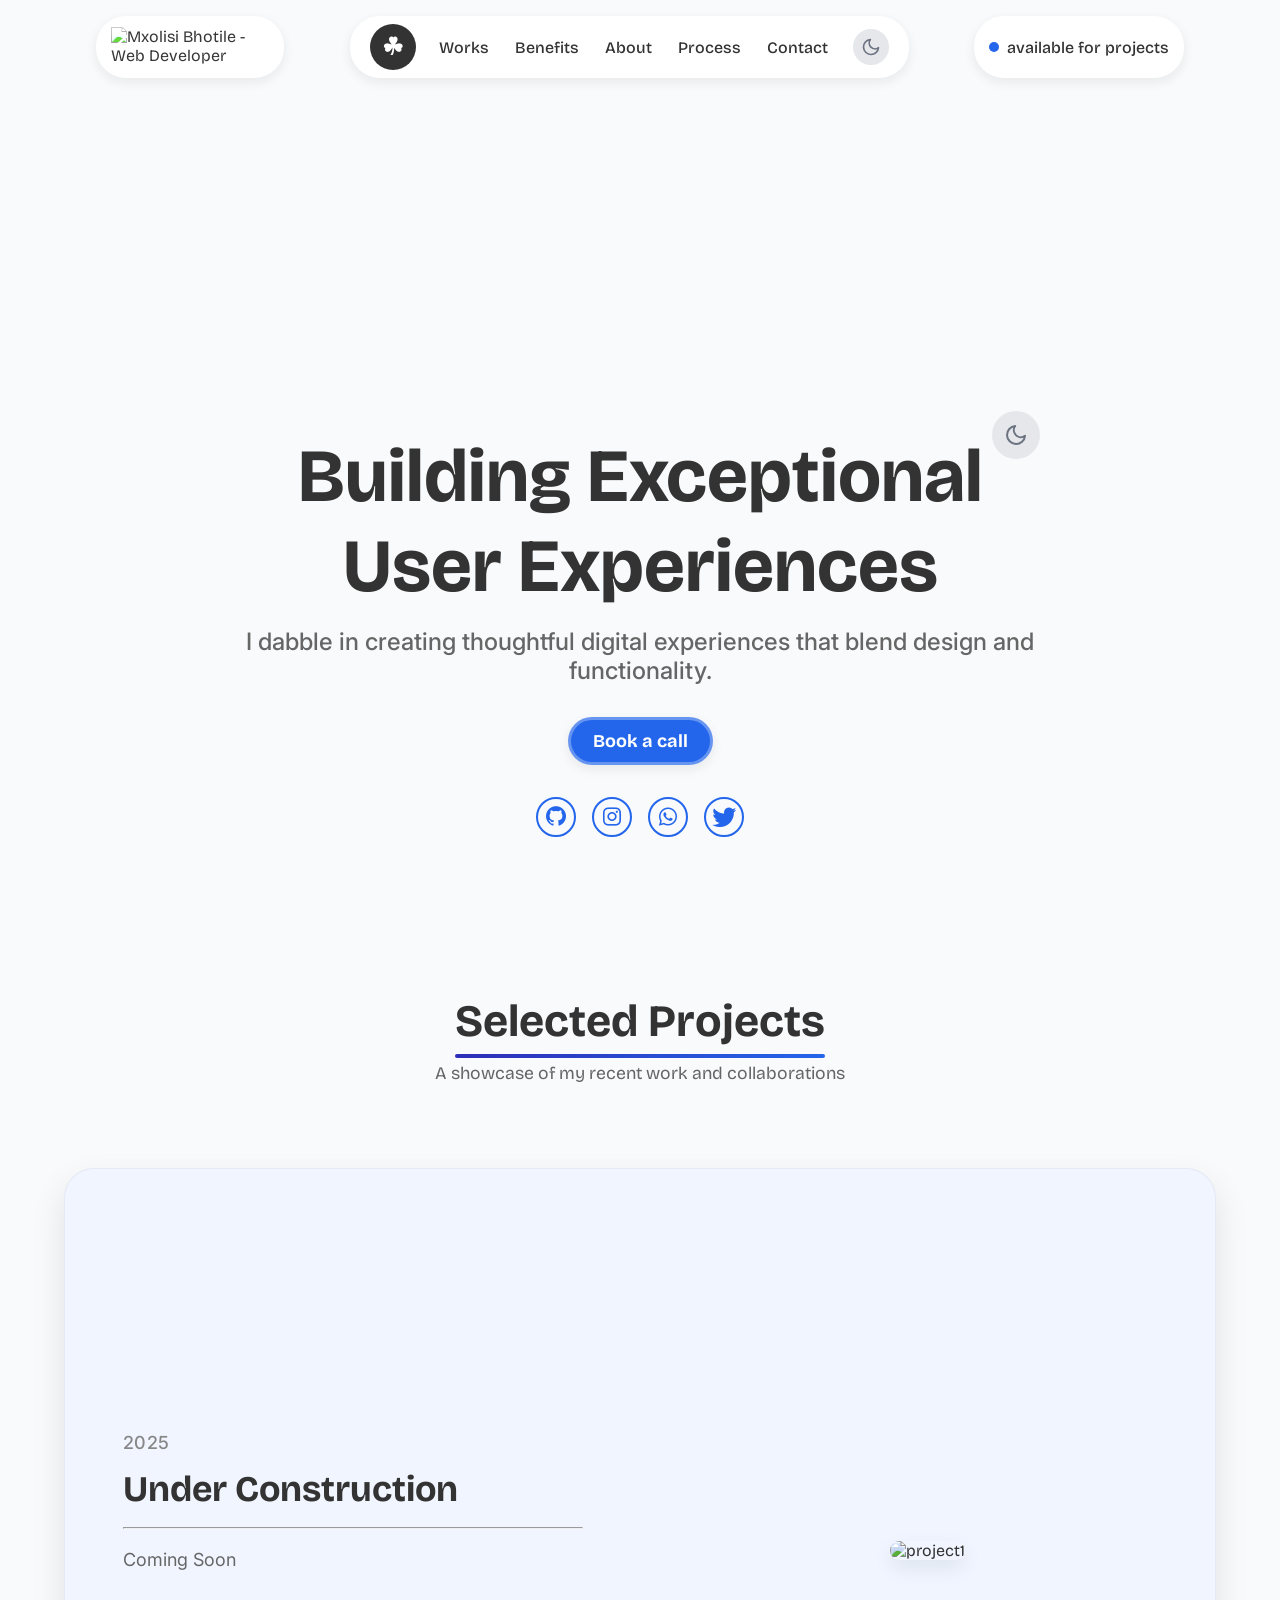
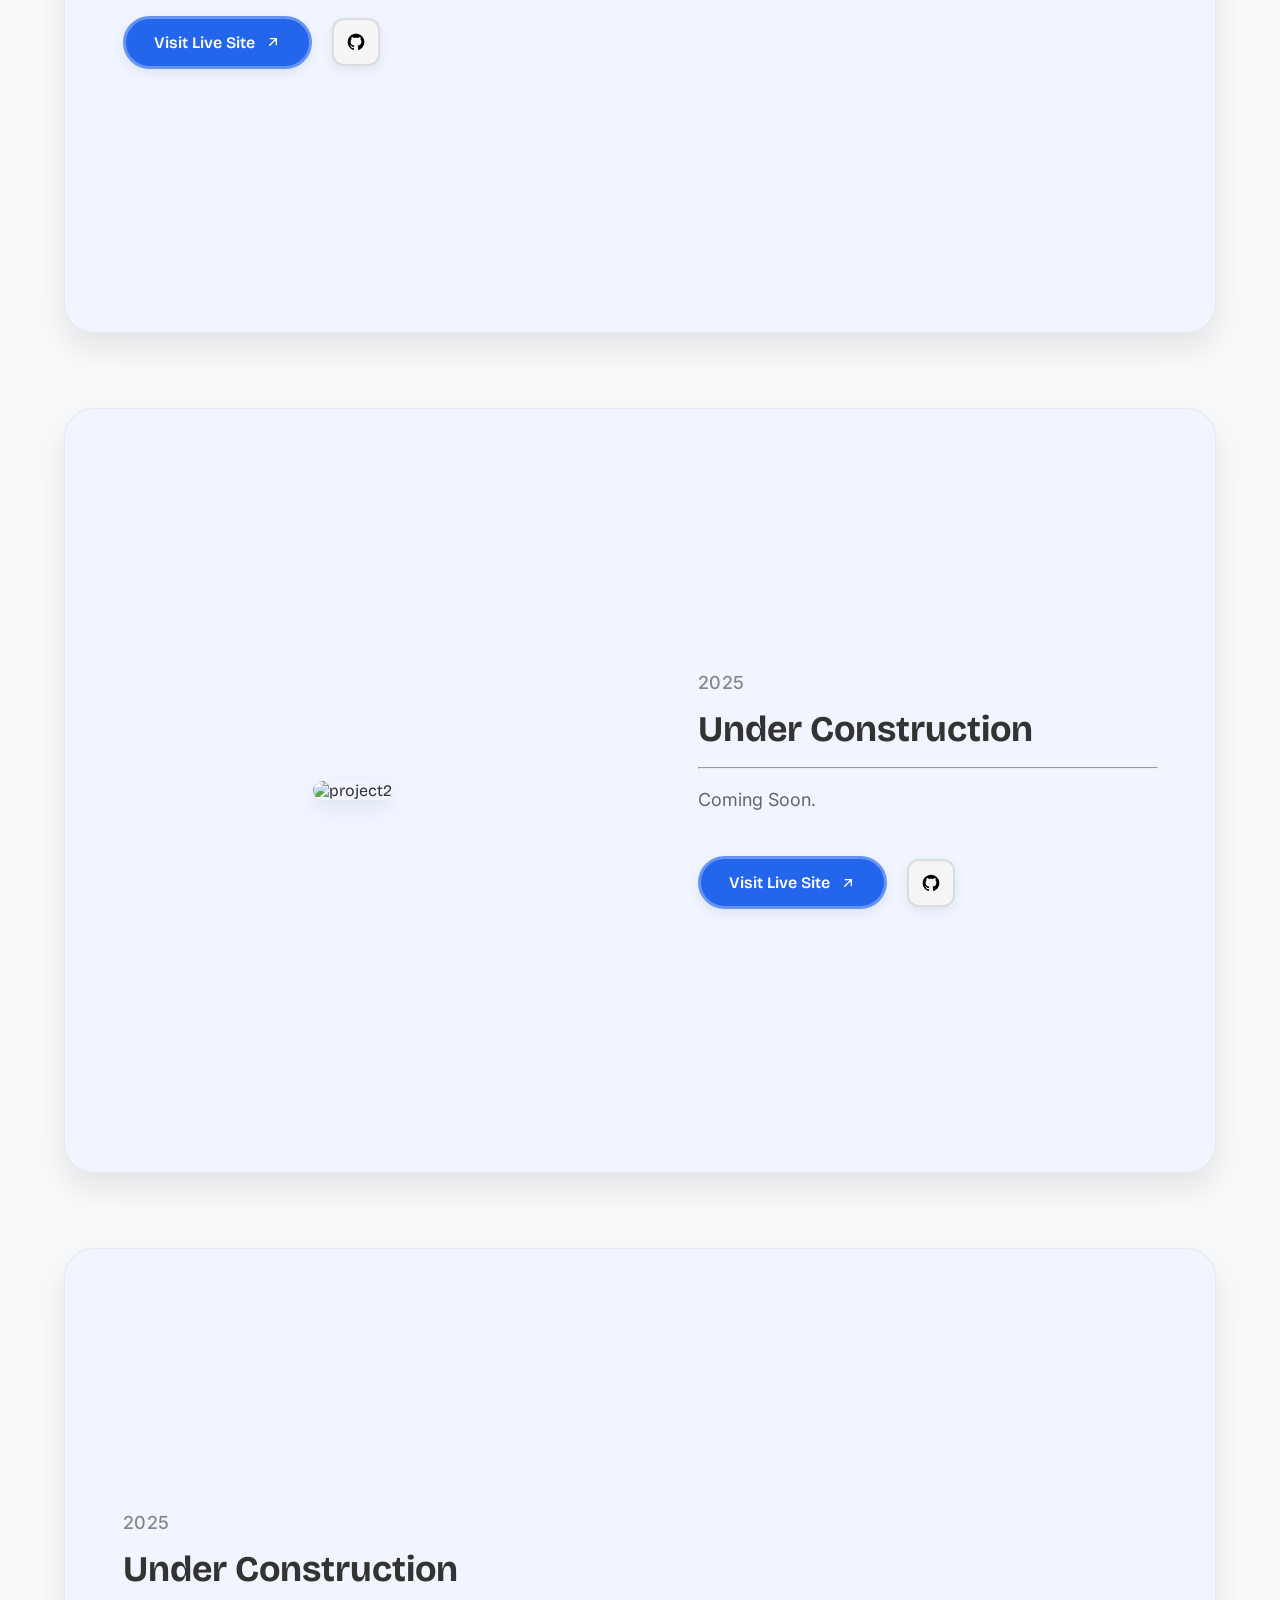
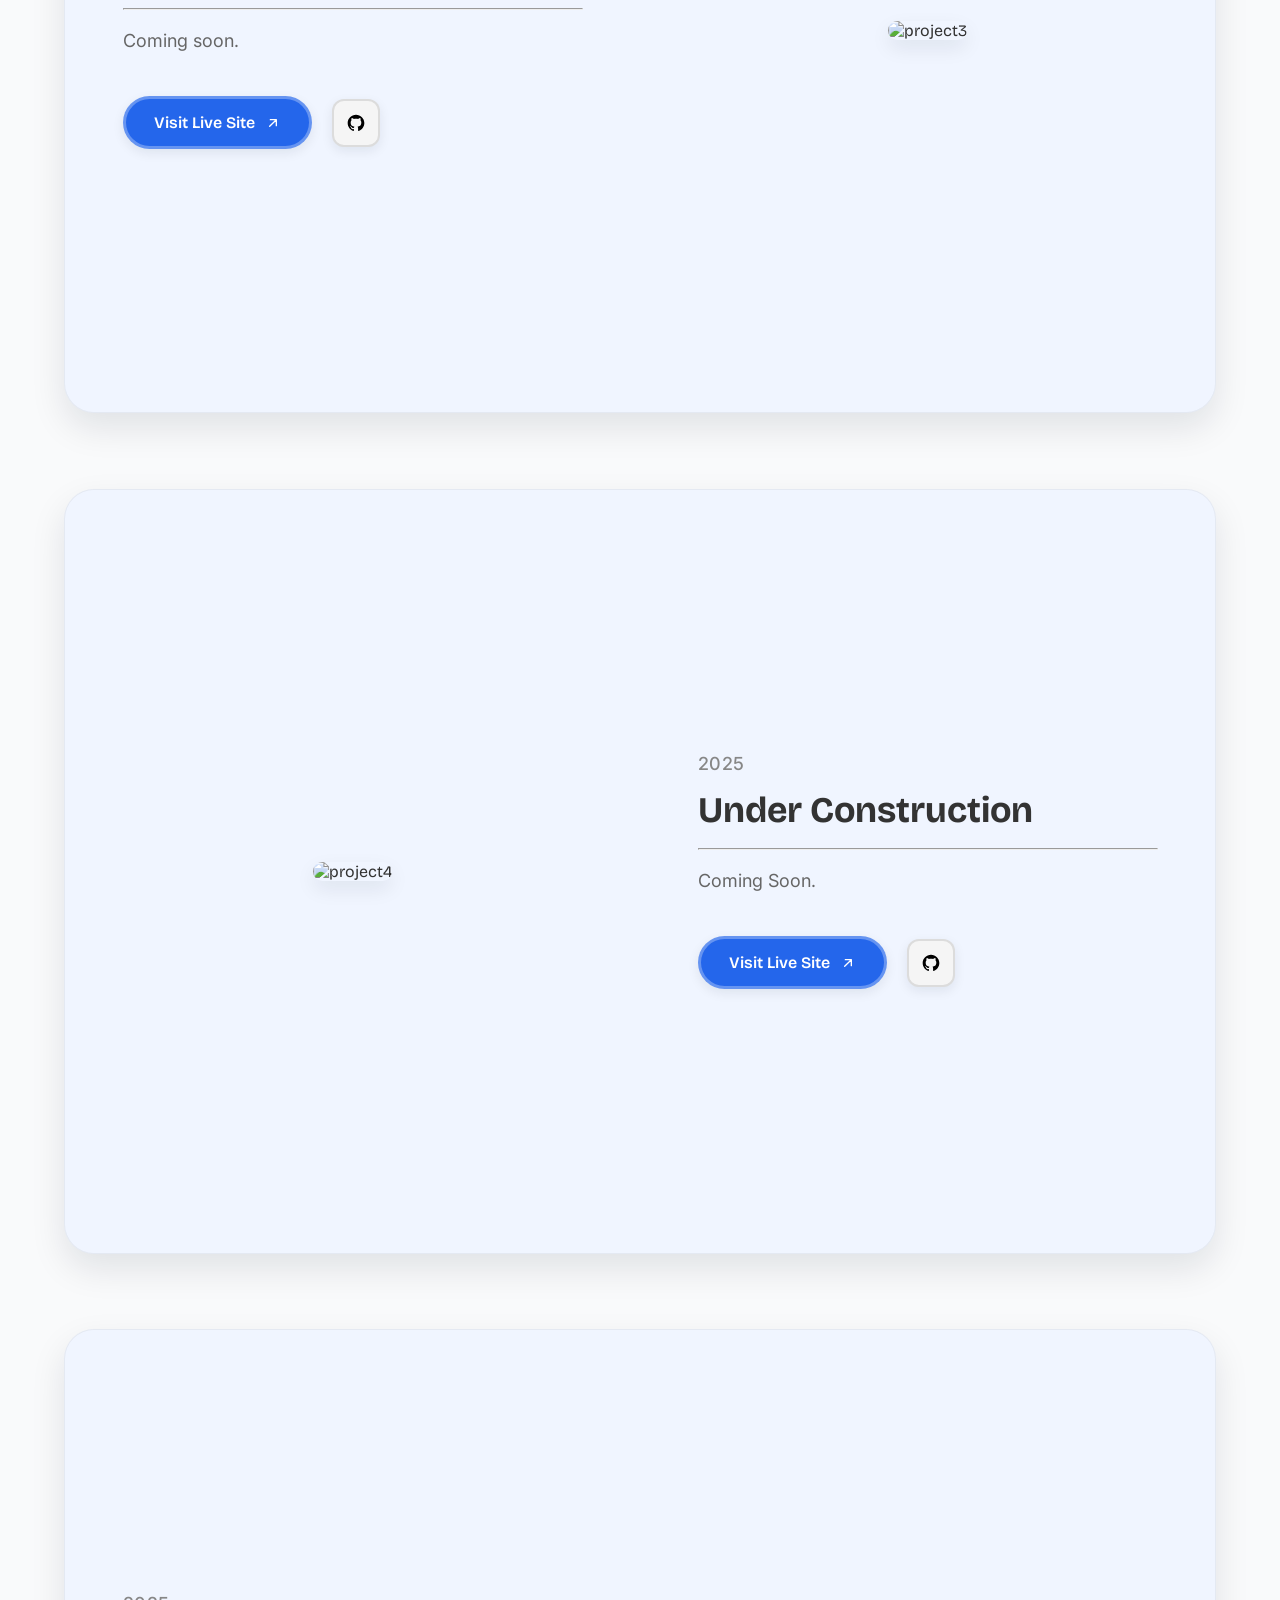
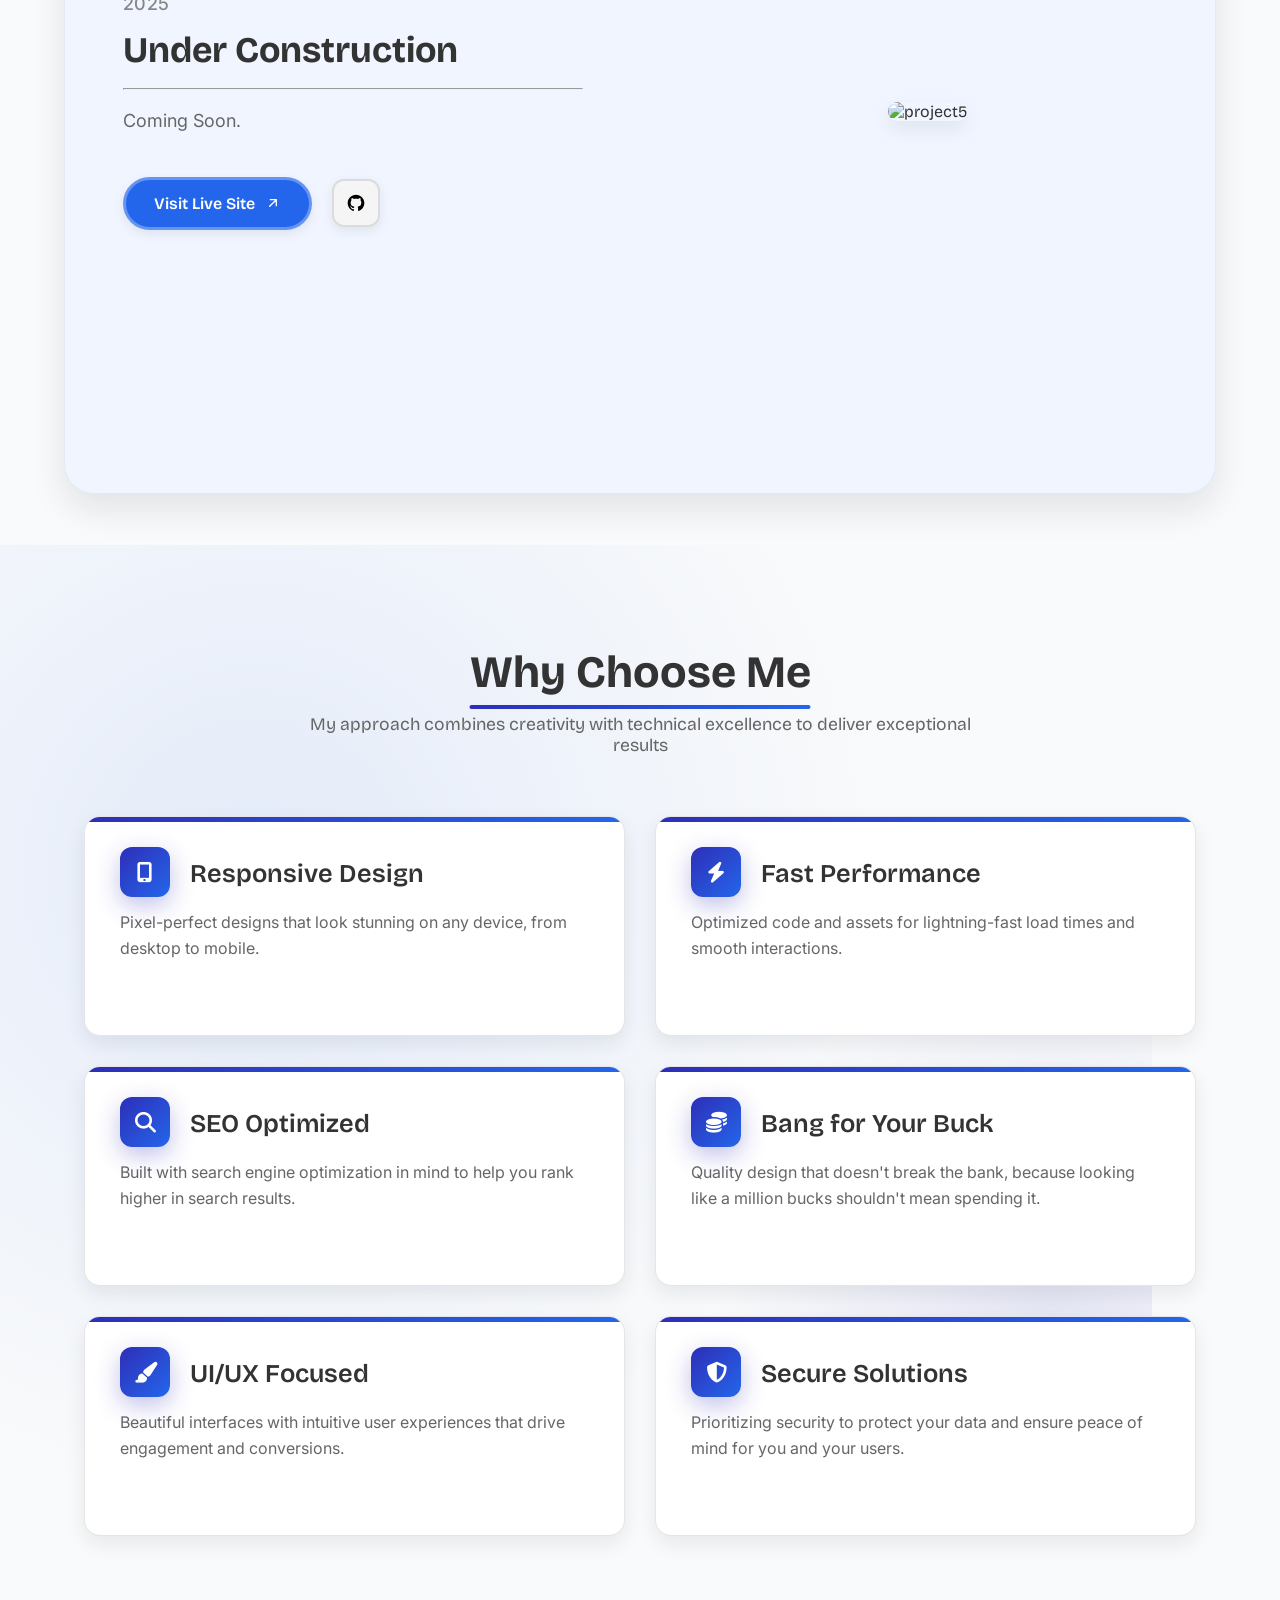
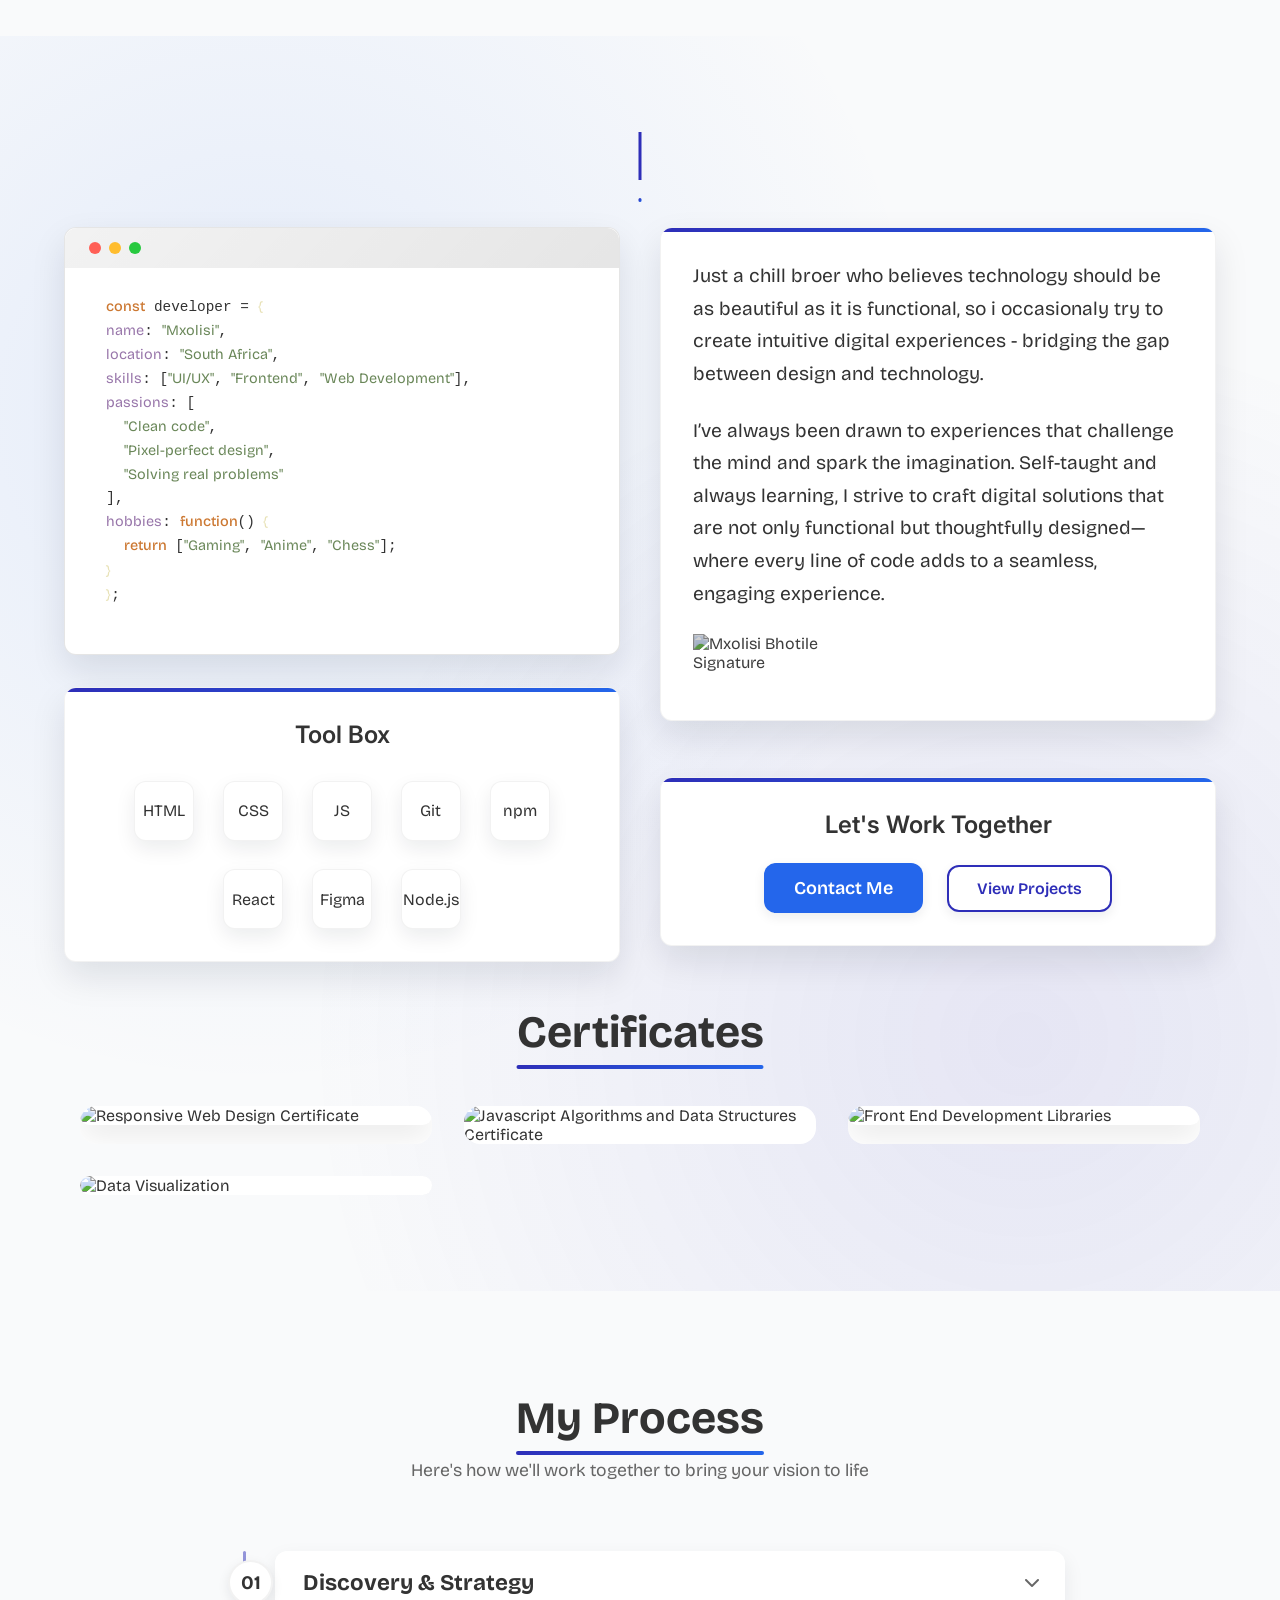
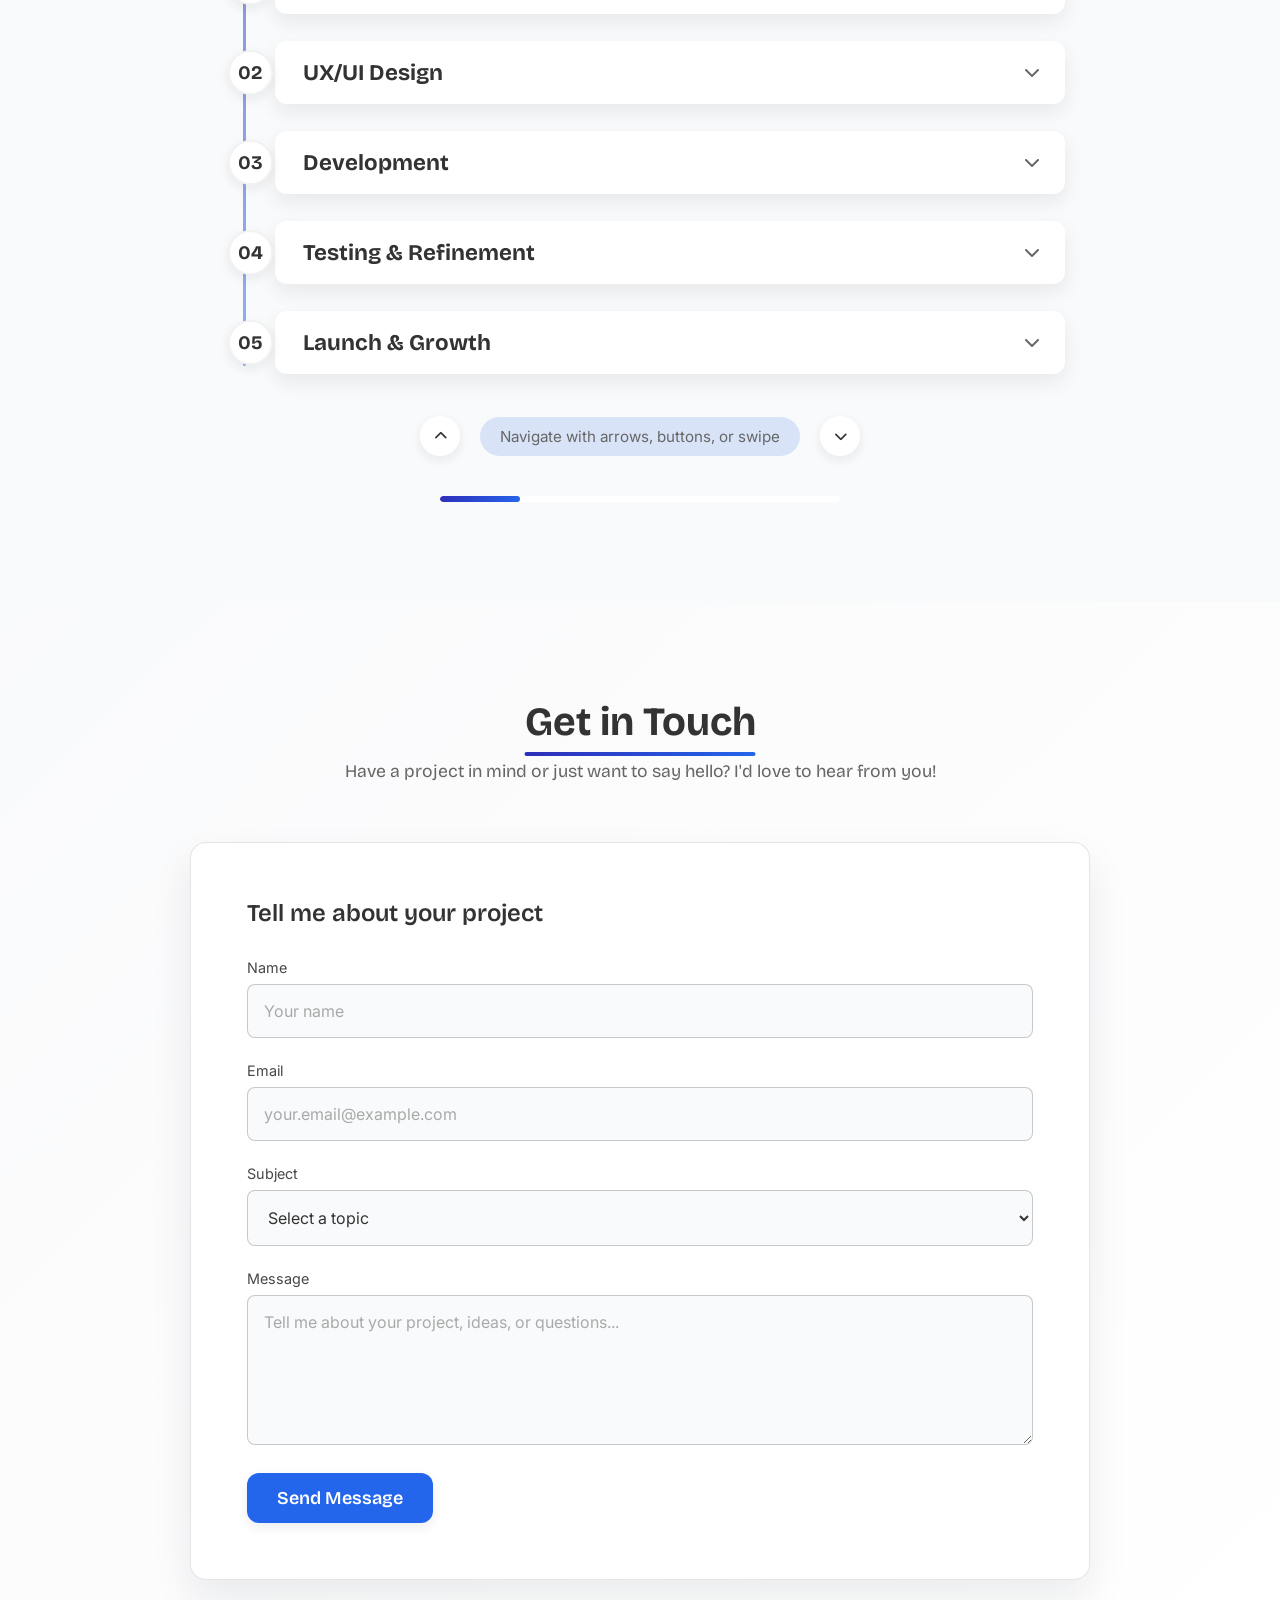
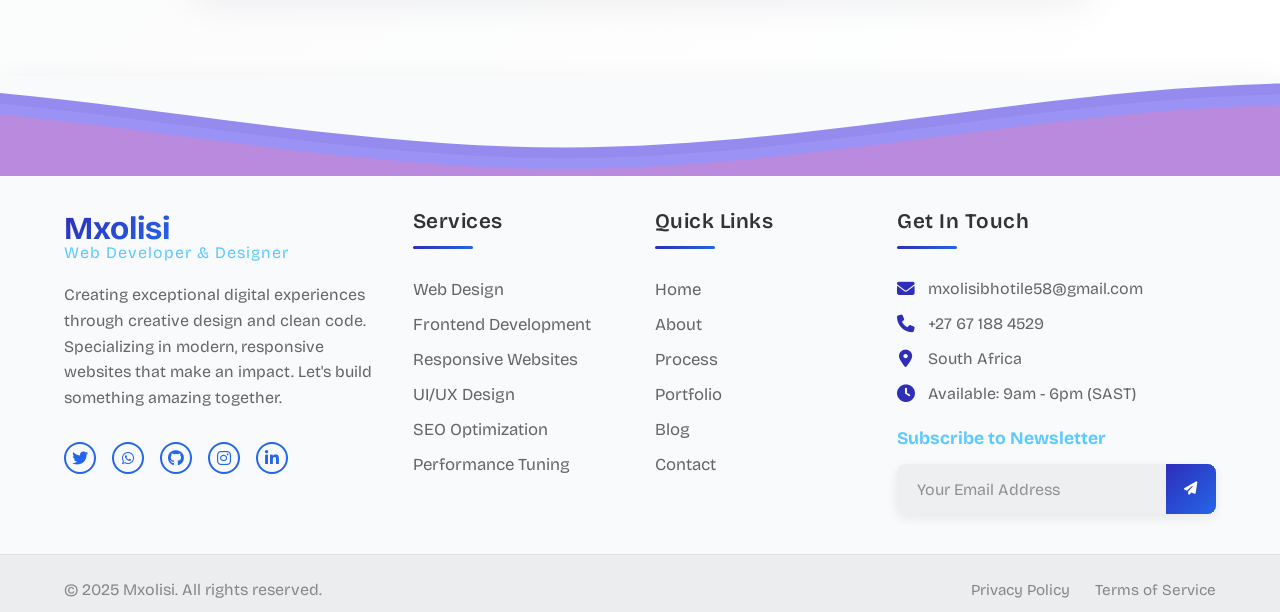
==== mxolisibhotile/index.html @ 20a514e6 "updates" ====
<!DOCTYPE html>
<html lang="en">

<head>
  <meta charset="UTF-8">
  <meta name="viewport" content="width=device-width, initial-scale=1.0">
  <meta name="description" content="Mxolisi Bhotile - Professional Web Developer & Designer from South Africa. Specializing in responsive websites, UI/UX design, and frontend development. View portfolio and contact for projects.">
  <meta name="author" content="Mxolisi Bhotile">
  <meta name="keywords" content="Mxolisi Bhotile, Web Developer South Africa, Frontend Developer, UI/UX Designer, Website Portfolio, Web Design South Africa, Software Developer">

  <link rel="canonical" href="https://mxolisibhotile.vercel.app/" />

  <!-- Open Graph / Facebook -->
  <meta property="og:type" content="website">
  <meta property="og:title" content="Mxolisi Bhotile | Web Developer & Designer Portfolio">
  <meta property="og:description" content="Professional Web Developer & UI/UX Designer from South Africa. View my portfolio and let's build your next project.">
  <meta property="og:image" content="https://mxolisibhotile.vercel.app//assets/images/og-image.jpg">
  
  <!-- Twitter Card -->
  <meta name="twitter:card" content="summary_large_image">
  <meta name="twitter:title" content="Mxolisi Bhotile | Web Development Expert">
  <meta name="twitter:description" content="South African web developer specializing in modern, responsive websites and user-centric design. Available for projects.">
  <meta name="twitter:image" content="https://yourdomain.com/assets/images/twitter-card.jpg">

  <title>Mxolisi Bhotile</title>

  <script type="application/ld+json">
    {
      "@context": "https://schema.org",
      "@type": "Person",
      "name": "Mxolisi Bhotile",
      "jobTitle": "Web Developer & Designer",
      "url": "https://mxolisibhotile.vercel.app",
      "sameAs": [
        "https://github.com/Levii17",
        "https://x.com/x_mxolisi_x",
        "https://www.instagram.com/x_mxolisi_x"
      ],
      "address": {
        "@type": "02 Mosley Street",
        "addressCountry": "South Africa"
      },
      "description": "Professional web developer and designer specializing in creating modern, responsive websites with focus on user experience and performance.",
      "skills": ["Web Development", "UI/UX Design", "Frontend Development", "Responsive Design", "JavaScript", "React"],
      "image": "https://mxolisibhotile.vercel.app/assets/images/schema-image.jpg"
    },
    {
      "@context": "https://schema.org",
      "@type": "FAQPage",
      "mainEntity": [{
        "@type": "Question",
        "name": "Where is Mxolisi Bhotile based?",
        "acceptedAnswer": {
          "@type": "Answer",
          "text": "I'm a web developer based in South Africa, serving clients locally and internationally."
        }
      }]
    }
  </script>
  
  <!-- Favicons -->
  <link rel="apple-touch-icon" sizes="180x180" href="/mb2_io/apple-touch-icon.png">
  <link rel="icon" type="image/png" sizes="32x32" href="/mb2_io/favicon-32x32.png">
  <link rel="icon" type="image/png" sizes="16x16" href="/mb2_io/favicon-16x16.png">

  <!-- fetch 3d model -->
  <link rel="preload" href="/model/mxolisi.glb" as="fetch" crossorigin>

  <!-- Stylesheets -->
  <link rel="stylesheet" href="./src/css/styles.css">
  <link rel='stylesheet' href='https://unpkg.com/boxicons@2.1.4/css/boxicons.min.css'>
  <link rel="stylesheet" href="https://cdnjs.cloudflare.com/ajax/libs/font-awesome/6.4.0/css/all.min.css">

  <!-- Fonts -->
  <link rel="preconnect" href="https://fonts.googleapis.com">
  <link rel="preconnect" href="https://fonts.gstatic.com" crossorigin>
  <link rel="stylesheet" href="https://fonts.googleapis.com/css2?family=Bricolage+Grotesque:opsz,wght@12..96,200..800&family=Inter:ital,opsz,wght@0,14..32,100..900;1,14..32,100..900&display=swap">

</head>

<body>

  <!-- NAVBAR -->
  <header>

    <nav class="navbar-container">
      
      <div class="navbar-left">
        <img src="https://github.com/Levii17/images/blob/main/logos/logo2_vectorized.png?raw=true" class="mxolisi" alt="Mxolisi Bhotile - Web Developer Logo" width="200" height="40" loading="lazy">
      </div>
            
      <div class="navbar-center" id="navbar-center">
          
        <div class="logo">
          <a class="logo-icon" href="#hero">&#x2618;</a>
        </div>

        <ul class="nav-links">
          <li><a href="#works" class="nav-link">Works</a></li>
          <li><a href="#benefits" class="nav-link">Benefits</a></li>
          <li><a href="#about" class="nav-link">About</a></li>
          <li><a href="#process" class="nav-link">Process</a></li>
          <li><a href="#contact" class="nav-link">Contact</a></li>
        </ul>
        
        <a href="#contact" class="additional-link-btn">Book a call</a>
        <span class="brand-name">Mxolisi</span>
                
        <!-- Theme Toggle in Navbar -->
        <button id="navbar-theme-toggle" class="theme-toggle" aria-label="Toggle dark mode">
          <svg class="moon-icon" xmlns="http://www.w3.org/2000/svg" width="24" height="24" viewBox="0 0 24 24" fill="none" stroke="currentColor" stroke-width="2" stroke-linecap="round" stroke-linejoin="round">
            <path d="M21 12.79A9 9 0 1 1 11.21 3 7 7 0 0 0 21 12.79z"></path>
          </svg>
          <svg class="sun-icon" xmlns="http://www.w3.org/2000/svg" width="24" height="24" viewBox="0 0 24 24" fill="none" stroke="currentColor" stroke-width="2" stroke-linecap="round" stroke-linejoin="round" style="display: none;">
            <circle cx="12" cy="12" r="5"></circle>
            <line x1="12" y1="1" x2="12" y2="3"></line>
            <line x1="12" y1="21" x2="12" y2="23"></line>
            <line x1="4.22" y1="4.22" x2="5.64" y2="5.64"></line>
            <line x1="18.36" y1="18.36" x2="19.78" y2="19.78"></line>
            <line x1="1" y1="12" x2="3" y2="12"></line>
            <line x1="21" y1="12" x2="23" y2="12"></line>
            <line x1="4.22" y1="19.78" x2="5.64" y2="18.36"></line>
            <line x1="18.36" y1="5.64" x2="19.78" y2="4.22"></line>
          </svg>
        </button>
                
        <button class="mobile-menu-btn" id="mobile-menu-btn" aria-label="Toggle menu">☰</button>

      </div>
                
      <div class="navbar-right">
        <div class="status-dot"></div>
        <span>available for projects</span>
      </div>
                
      <div class="mobile-status">
        <div class="status-dot"></div>
        <span>available for projects</span>
      </div>

    </nav>

    <div class="mobile-dropdown" id="mobile-dropdown">

      <ul class="mobile-nav-links">
        <li><a href="#works">Works</a></li>
        <li><a href="#benefits">Benefits</a></li>
        <li><a href="#about">About</a></li>
        <li><a href="#process">Process</a></li>
        <li><a href="#contact">Contact</a></li>
      </ul>

      <!-- Theme toggle for mobile menu -->
      <div class="mobile-theme-container">

        <button id="mobile-theme-toggle" class="theme-toggle" aria-label="Toggle dark mode">

          <svg class="moon-icon" xmlns="http://www.w3.org/2000/svg" width="24" height="24" viewBox="0 0 24 24" fill="none" stroke="currentColor" stroke-width="2" stroke-linecap="round" stroke-linejoin="round" style="display: block;">
            <path d="M21 12.79A9 9 0 1 1 11.21 3 7 7 0 0 0 21 12.79z"></path>
          </svg>

          <svg class="sun-icon" xmlns="http://www.w3.org/2000/svg" width="24" height="24" viewBox="0 0 24 24" fill="none" stroke="currentColor" stroke-width="2" stroke-linecap="round" stroke-linejoin="round" style="display: none;">
            <circle cx="12" cy="12" r="5"></circle>
            <line x1="12" y1="1" x2="12" y2="3"></line>
            <line x1="12" y1="21" x2="12" y2="23"></line>
            <line x1="4.22" y1="4.22" x2="5.64" y2="5.64"></line>
            <line x1="18.36" y1="18.36" x2="19.78" y2="19.78"></line>
            <line x1="1" y1="12" x2="3" y2="12"></line>
            <line x1="21" y1="12" x2="23" y2="12"></line>
            <line x1="4.22" y1="19.78" x2="5.64" y2="18.36"></line>
            <line x1="18.36" y1="5.64" x2="19.78" y2="4.22"></line>
          </svg>

        </button>

      </div>

    </div>
        
    <div class="mobile-menu-overlay" id="mobile-menu-overlay"></div>

  </header>

  <!-- HERO -->
<section class="hero" id="hero">
  <div class="particles-js" id="particles-js"></div>
  <canvas id="three-canvas">Your browser does not support 3D graphics.</canvas>
  
  <div class="hero-content">
    <div class="hero-title-container">
      <!-- Theme Toggle near heading -->
      <button id="hero-theme-toggle" class="theme-toggle" aria-label="Toggle dark mode">
        <svg class="moon-icon" xmlns="http://www.w3.org/2000/svg" width="24" height="24" viewBox="0 0 24 24" fill="none" stroke="currentColor" stroke-width="2" stroke-linecap="round" stroke-linejoin="round" style="display: block;">
          <path d="M21 12.79A9 9 0 1 1 11.21 3 7 7 0 0 0 21 12.79z"></path>
        </svg>
        <svg class="sun-icon" xmlns="http://www.w3.org/2000/svg" width="24" height="24" viewBox="0 0 24 24" fill="none" stroke="currentColor" stroke-width="2" stroke-linecap="round" stroke-linejoin="round" style="display: none;">
          <circle cx="12" cy="12" r="5"></circle>
          <line x1="12" y1="1" x2="12" y2="3"></line>
          <line x1="12" y1="21" x2="12" y2="23"></line>
          <line x1="4.22" y1="4.22" x2="5.64" y2="5.64"></line>
          <line x1="18.36" y1="18.36" x2="19.78" y2="19.78"></line>
          <line x1="1" y1="12" x2="3" y2="12"></line>
          <line x1="21" y1="12" x2="23" y2="12"></line>
          <line x1="4.22" y1="19.78" x2="5.64" y2="18.36"></line>
          <line x1="18.36" y1="5.64" x2="19.78" y2="4.22"></line>
        </svg>
      </button>

      <div class="hero-text">
        <h1>Building Exceptional User Experiences</h1>
        <p>I dabble in creating thoughtful digital experiences that blend design and functionality.</p>
      </div>
      
    </div>

    <div class="cta-buttons">
      <a href="#contact" class="primary-btn">Book a call</a>
        
      <div class="social-icons">
        <a href="https://github.com/Levii17" aria-label="GitHub"><i class='bx bxl-github'></i></a>
        <a href="https://www.instagram.com/x_mxolisi_x?igsh=MWNwYzM1b3E4dzVwMA==" aria-label="Instagram"><i class='bx bxl-instagram'></i></a>
        <a href="https://wa.me/+27671884529" aria-label="WhatsApp"><i class='bx bxl-whatsapp'></i></a>
        <a href="https://x.com/x_mxolisi_x?t=fcSb40pEpo656AECH4tlfQ&s=09" aria-label="Twitter"><i class="fab fa-twitter"></i></a>
      </div>
    </div>
  </div>
</section>
    
  <!-- WORKS -->
  <section class="work-section" id="works">

    <div class="container">
  
      <h2 class="section-title">Selected Projects</h2>
      <p class="section-subtitle">A showcase of my recent work and collaborations</p>
      
      <ul id="projects">
        <!-- Project Card 1 -->
        <li class="project-card-wrapper" id="project1">
          <div class="project-card">
            <div class="project-info">
              <div class="project-year">2025</div>

              <h3 class="project-title">Under Construction</h3>
              <hr>
              <p class="project-description">Coming Soon</p>

              <div class="project-links">
                <a href="#" class="project-link">
                  Visit Live Site
                  <svg width="16" height="16" viewBox="0 0 24 24" fill="none" xmlns="http://www.w3.org/2000/svg">
                    <path d="M7 17L17 7M17 7H8M17 7V16" stroke="white" stroke-width="2" stroke-linecap="round" stroke-linejoin="round"/>
                  </svg>
                </a>
                <a href="#" class="project-link github-link">
                  <svg width="32" height="32" viewBox="0 0 24 24" fill="black" xmlns="http://www.w3.org/2000/svg">
                    <path d="M12 2C6.477 2 2 6.477 2 12C2 16.42 4.87 20.17 8.84 21.5C9.34 21.58 9.5 21.27 9.5 21C9.5 20.77 9.5 20.14 9.5 19.31C6.73 19.91 6.14 17.97 6.14 17.97C5.68 16.81 5.03 16.5 5.03 16.5C4.12 15.88 5.1 15.9 5.1 15.9C6.1 15.97 6.63 16.93 6.63 16.93C7.5 18.45 8.97 18 9.54 17.76C9.63 17.11 9.89 16.67 10.17 16.42C7.95 16.17 5.62 15.31 5.62 11.5C5.62 10.39 6 9.5 6.65 8.79C6.55 8.54 6.2 7.5 6.75 6.15C6.75 6.15 7.59 5.88 9.5 7.17C10.29 6.95 11.15 6.84 12 6.84C12.85 6.84 13.71 6.95 14.5 7.17C16.41 5.88 17.25 6.15 17.25 6.15C17.8 7.5 17.45 8.54 17.35 8.79C18 9.5 18.38 10.39 18.38 11.5C18.38 15.32 16.04 16.16 13.81 16.41C14.17 16.72 14.5 17.33 14.5 18.26C14.5 19.6 14.5 20.68 14.5 21C14.5 21.27 14.66 21.59 15.17 21.5C19.14 20.16 22 16.42 22 12C22 6.477 17.523 2 12 2Z" fill="black"/>
                  </svg>
                </a>
              </div>

            </div>
            <div class="project-image">
              <img src="https://img.freepik.com/free-vector/flat-construction-template_23-2147736344.jpg?t=st=1745046483~exp=1745050083~hmac=375df49f22d66277d83f68919b02a8a87cba9c4b4862ab8c0eeb8b1e85411d42&w=826" alt="project1">
            </div>
          </div>
        </li>
        
        <!-- Project Card 2 -->
        <li class="project-card-wrapper" id="project2">
          <div class="project-card">
            <div class="project-info">
              <div class="project-year">2025</div>
              <h3 class="project-title">Under Construction</h3>
              <hr>
              <p class="project-description">Coming Soon.</p>
              <div class="project-links">
                <a href="#" class="project-link">
                  Visit Live Site
                  <svg width="16" height="16" viewBox="0 0 24 24" fill="none" xmlns="http://www.w3.org/2000/svg">
                    <path d="M7 17L17 7M17 7H8M17 7V16" stroke="white" stroke-width="2" stroke-linecap="round" stroke-linejoin="round"/>
                  </svg>
                </a>
                <a href="#" class="project-link github-link">
                  <svg width="32" height="32" viewBox="0 0 24 24" fill="black" xmlns="http://www.w3.org/2000/svg">
                    <path d="M12 2C6.477 2 2 6.477 2 12C2 16.42 4.87 20.17 8.84 21.5C9.34 21.58 9.5 21.27 9.5 21C9.5 20.77 9.5 20.14 9.5 19.31C6.73 19.91 6.14 17.97 6.14 17.97C5.68 16.81 5.03 16.5 5.03 16.5C4.12 15.88 5.1 15.9 5.1 15.9C6.1 15.97 6.63 16.93 6.63 16.93C7.5 18.45 8.97 18 9.54 17.76C9.63 17.11 9.89 16.67 10.17 16.42C7.95 16.17 5.62 15.31 5.62 11.5C5.62 10.39 6 9.5 6.65 8.79C6.55 8.54 6.2 7.5 6.75 6.15C6.75 6.15 7.59 5.88 9.5 7.17C10.29 6.95 11.15 6.84 12 6.84C12.85 6.84 13.71 6.95 14.5 7.17C16.41 5.88 17.25 6.15 17.25 6.15C17.8 7.5 17.45 8.54 17.35 8.79C18 9.5 18.38 10.39 18.38 11.5C18.38 15.32 16.04 16.16 13.81 16.41C14.17 16.72 14.5 17.33 14.5 18.26C14.5 19.6 14.5 20.68 14.5 21C14.5 21.27 14.66 21.59 15.17 21.5C19.14 20.16 22 16.42 22 12C22 6.477 17.523 2 12 2Z" fill="black"/>
                  </svg>
                </a>
              </div>
            </div>
            <div class="project-image">
              <img src="https://img.freepik.com/free-vector/flat-construction-template_23-2147735660.jpg?uid=R186486732&ga=GA1.1.2054178271.1743776965&semt=ais_hybrid&w=740" alt="project2">
            </div>
          </div>
        </li>
        
        <!-- Project Card 3 -->
        <li class="project-card-wrapper" id="project3">
          <div class="project-card">
            <div class="project-info">
              <div class="project-year">2025</div>
              <h3 class="project-title">Under Construction</h3>
              <hr>
              <p class="project-description">Coming soon.</p>
              <div class="project-links">
                <a href="#" class="project-link">
                  Visit Live Site
                  <svg width="16" height="16" viewBox="0 0 24 24" fill="none" xmlns="http://www.w3.org/2000/svg">
                    <path d="M7 17L17 7M17 7H8M17 7V16" stroke="white" stroke-width="2" stroke-linecap="round" stroke-linejoin="round"/>
                  </svg>
                </a>
                <a href="#" class="project-link github-link">
                  <svg width="32" height="32" viewBox="0 0 24 24" fill="black" xmlns="http://www.w3.org/2000/svg">
                    <path d="M12 2C6.477 2 2 6.477 2 12C2 16.42 4.87 20.17 8.84 21.5C9.34 21.58 9.5 21.27 9.5 21C9.5 20.77 9.5 20.14 9.5 19.31C6.73 19.91 6.14 17.97 6.14 17.97C5.68 16.81 5.03 16.5 5.03 16.5C4.12 15.88 5.1 15.9 5.1 15.9C6.1 15.97 6.63 16.93 6.63 16.93C7.5 18.45 8.97 18 9.54 17.76C9.63 17.11 9.89 16.67 10.17 16.42C7.95 16.17 5.62 15.31 5.62 11.5C5.62 10.39 6 9.5 6.65 8.79C6.55 8.54 6.2 7.5 6.75 6.15C6.75 6.15 7.59 5.88 9.5 7.17C10.29 6.95 11.15 6.84 12 6.84C12.85 6.84 13.71 6.95 14.5 7.17C16.41 5.88 17.25 6.15 17.25 6.15C17.8 7.5 17.45 8.54 17.35 8.79C18 9.5 18.38 10.39 18.38 11.5C18.38 15.32 16.04 16.16 13.81 16.41C14.17 16.72 14.5 17.33 14.5 18.26C14.5 19.6 14.5 20.68 14.5 21C14.5 21.27 14.66 21.59 15.17 21.5C19.14 20.16 22 16.42 22 12C22 6.477 17.523 2 12 2Z" fill="black"/>
                  </svg>
                </a>
              </div>
            </div>
            <div class="project-image">
              <img src="https://img.freepik.com/free-vector/flat-construction-template_23-2147736344.jpg?t=st=1745046483~exp=1745050083~hmac=375df49f22d66277d83f68919b02a8a87cba9c4b4862ab8c0eeb8b1e85411d42&w=826" alt="project3">
            </div>
          </div>
        </li>
        
        <!-- Project Card 4 -->
        <li class="project-card-wrapper" id="project4">
          <div class="project-card">
            <div class="project-info">
              <div class="project-year">2025</div>
              <h3 class="project-title">Under Construction</h3>
              <hr>
              <p class="project-description">Coming Soon.</p>
              <div class="project-links">
                <a href="#" class="project-link">
                  Visit Live Site
                  <svg width="16" height="16" viewBox="0 0 24 24" fill="none" xmlns="http://www.w3.org/2000/svg">
                    <path d="M7 17L17 7M17 7H8M17 7V16" stroke="white" stroke-width="2" stroke-linecap="round" stroke-linejoin="round"/>
                  </svg>
                </a>
                <a href="#" class="project-link github-link">
                  <svg width="32" height="32" viewBox="0 0 24 24" fill="black" xmlns="http://www.w3.org/2000/svg">
                    <path d="M12 2C6.477 2 2 6.477 2 12C2 16.42 4.87 20.17 8.84 21.5C9.34 21.58 9.5 21.27 9.5 21C9.5 20.77 9.5 20.14 9.5 19.31C6.73 19.91 6.14 17.97 6.14 17.97C5.68 16.81 5.03 16.5 5.03 16.5C4.12 15.88 5.1 15.9 5.1 15.9C6.1 15.97 6.63 16.93 6.63 16.93C7.5 18.45 8.97 18 9.54 17.76C9.63 17.11 9.89 16.67 10.17 16.42C7.95 16.17 5.62 15.31 5.62 11.5C5.62 10.39 6 9.5 6.65 8.79C6.55 8.54 6.2 7.5 6.75 6.15C6.75 6.15 7.59 5.88 9.5 7.17C10.29 6.95 11.15 6.84 12 6.84C12.85 6.84 13.71 6.95 14.5 7.17C16.41 5.88 17.25 6.15 17.25 6.15C17.8 7.5 17.45 8.54 17.35 8.79C18 9.5 18.38 10.39 18.38 11.5C18.38 15.32 16.04 16.16 13.81 16.41C14.17 16.72 14.5 17.33 14.5 18.26C14.5 19.6 14.5 20.68 14.5 21C14.5 21.27 14.66 21.59 15.17 21.5C19.14 20.16 22 16.42 22 12C22 6.477 17.523 2 12 2Z" fill="black"/>
                  </svg>
                </a>
              </div>
            </div>
            <div class="project-image">
              <img src="https://img.freepik.com/free-vector/flat-construction-template_23-2147741156.jpg?t=st=1745046518~exp=1745050118~hmac=25c128f82cd41dfb7b736348977bb865c51aa936f4e3e38872fc215f35589084&w=826" alt="project4">
            </div>
          </div>
        </li>
        
        <!-- Project Card 5 -->
        <li class="project-card-wrapper" id="project5">
          <div class="project-card">
            <div class="project-info">
              <div class="project-year">2025</div>
              <h3 class="project-title">Under Construction</h3>
              <hr>
              <p class="project-description">Coming Soon.</p>
              <div class="project-links">
                <a href="#" class="project-link">
                  Visit Live Site
                  <svg width="16" height="16" viewBox="0 0 24 24" fill="none" xmlns="http://www.w3.org/2000/svg">
                    <path d="M7 17L17 7M17 7H8M17 7V16" stroke="white" stroke-width="2" stroke-linecap="round" stroke-linejoin="round"/>
                  </svg>
                </a>
                <a href="#" class="project-link github-link">
                  <svg width="32" height="32" viewBox="0 0 24 24" fill="black" xmlns="http://www.w3.org/2000/svg">
                    <path d="M12 2C6.477 2 2 6.477 2 12C2 16.42 4.87 20.17 8.84 21.5C9.34 21.58 9.5 21.27 9.5 21C9.5 20.77 9.5 20.14 9.5 19.31C6.73 19.91 6.14 17.97 6.14 17.97C5.68 16.81 5.03 16.5 5.03 16.5C4.12 15.88 5.1 15.9 5.1 15.9C6.1 15.97 6.63 16.93 6.63 16.93C7.5 18.45 8.97 18 9.54 17.76C9.63 17.11 9.89 16.67 10.17 16.42C7.95 16.17 5.62 15.31 5.62 11.5C5.62 10.39 6 9.5 6.65 8.79C6.55 8.54 6.2 7.5 6.75 6.15C6.75 6.15 7.59 5.88 9.5 7.17C10.29 6.95 11.15 6.84 12 6.84C12.85 6.84 13.71 6.95 14.5 7.17C16.41 5.88 17.25 6.15 17.25 6.15C17.8 7.5 17.45 8.54 17.35 8.79C18 9.5 18.38 10.39 18.38 11.5C18.38 15.32 16.04 16.16 13.81 16.41C14.17 16.72 14.5 17.33 14.5 18.26C14.5 19.6 14.5 20.68 14.5 21C14.5 21.27 14.66 21.59 15.17 21.5C19.14 20.16 22 16.42 22 12C22 6.477 17.523 2 12 2Z" fill="black"/>
                  </svg>
                </a>
              </div>
            </div>
            <div class="project-image">
              <img src="https://img.freepik.com/free-vector/construction-concept-illustration_114360-2764.jpg?t=st=1745046545~exp=1745050145~hmac=b18f160d629dee0d356326866438ef0f4d52713331fa9a5456842e8d123bd7c3&w=826" alt="project5">
            </div>
          </div>
        </li>
      </ul>

    </div>

  </section>

  <!-- BENEFITS -->
  <section class="benefits-section" id="benefits">

    <div class="container">
      <h2 class="section-title">Why Choose Me</h2>
      <p class="section-subtitle">
        My approach combines creativity with technical excellence to deliver exceptional results
      </p>
        
      <div class="benefits-grid">
        <!-- Benefit Card 1 -->
        <div class="benefit-card card-1">
          <div class="card-icon">
            <i class="fas fa-mobile-alt"></i>
          </div>
          <h3>Responsive Design</h3>
          <p>Pixel-perfect designs that look stunning on any device, from desktop to mobile.</p>
          <div class="card-hover-content">
                <ul>
                    <li>Mobile-first approach</li>
                    <li>Cross-browser compatibility</li>
                    <li>Fluid layouts</li>
                </ul>
          </div>
        </div>
            
        <!-- Benefit Card 2 -->
        <div class="benefit-card card-2">
          <div class="card-icon">
            <i class="fas fa-bolt"></i>
          </div>
          <h3>Fast Performance</h3>
          <p>Optimized code and assets for lightning-fast load times and smooth interactions.</p>
          <div class="card-hover-content">
                <ul>
                    <li>Code optimization</li>
                    <li>Lazy loading</li>
                    <li>Performance audits</li>
                </ul>
            </div>
        </div>
            
        <!-- Benefit Card 3 -->
        <div class="benefit-card card-3">
          <div class="card-icon">
            <i class="fas fa-search"></i>
          </div>
          <h3>SEO Optimized</h3>
          <p>Built with search engine optimization in mind to help you rank higher in search results.</p>
          <div class="card-hover-content">
                <ul>
                    <li>Semantic HTML</li>
                    <li>Structured data</li>
                    <li>SEO best practices</li>
                </ul>
            </div>
        </div>
            
        <!-- Benefit Card 4 -->
        <div class="benefit-card card-4">
          <div class="card-icon">
            <i class="fas fa-coins"></i>
          </div>
          <h3>Bang for Your Buck</h3>
          <p>Quality design that doesn't break the bank, because looking like a million bucks shouldn't mean spending it.</p>
          <div class="card-hover-content">
              <ul>
                  <li>Transparent pricing</li>
                  <li>Value-focused solutions</li>
                  <li>No hidden costs</li>
              </ul>
          </div>
        </div>
            
        <!-- Benefit Card 5 -->
        <div class="benefit-card card-5">
          <div class="card-icon">
            <i class="fas fa-paint-brush"></i>
          </div>
          <h3>UI/UX Focused</h3>
          <p>Beautiful interfaces with intuitive user experiences that drive engagement and conversions.</p>
          <div class="card-hover-content">
                <ul>
                    <li>User research</li>
                    <li>Prototyping</li>
                    <li>Usability testing</li>
                </ul>
            </div>
        </div>
        
        <!-- Benefit Card 6 -->
        <div class="benefit-card card-6">
          <div class="card-icon">
            <i class="fas fa-shield-alt"></i>
          </div>
          <h3>Secure Solutions</h3>
          <p>Prioritizing security to protect your data and ensure peace of mind for you and your users.</p>
          <div class="card-hover-content">
                <ul>
                    <li>Data encryption</li>
                    <li>Secure authentication</li>
                    <li>Regular security audits</li>
                </ul>
          </div>

        </div>
          
      </div>

    </div>

  </section>

  <!-- ABOUT -->
  <section class="about-section" id="about">
        <div class="container">
  
            <div class="typing-header">
              <h2 class="section-title">
                <span class="typing-text">Ay, I'm Mxolisi...</span>
              </h2>
            </div>
  
            <div class="about-flex">
  
                <!-- Left Column - Visual Elements -->
                <div class="about-visuals">
    
                    <div class="code-snippet">
                        <span class="code-container">
                            <div class="code-dots">
                                <span class="code-dot red"></span>
                                <span class="code-dot yellow"></span>
                                <span class="code-dot green"></span>
                            </div>
                            <pre><code>
  <span class="highlight">const</span> developer = <span class="bracket">{</span>
  <span class="property">name</span>: <span class="string">"Mxolisi"</span>,
  <span class="property">location</span>: <span class="string">"South Africa"</span>,
  <span class="property">skills</span>: [<span class="string">"UI/UX"</span>, <span class="string">"Frontend"</span>, <span class="string">"Web Development"</span>],
  <span class="property">passions</span>: [
    <span class="string">"Clean code"</span>, 
    <span class="string">"Pixel-perfect design"</span>,
    <span class="string">"Solving real problems"</span>
  ],
  <span class="property">hobbies</span>: <span class="highlight">function</span>() <span class="bracket">{</span>
    <span class="highlight">return</span> [<span class="string">"Gaming"</span>, <span class="string">"Anime"</span>, <span class="string">"Chess"</span>];
  <span class="bracket">}</span>
  <span class="bracket">}</span>;
                            </code></pre>
                        </span>
                    </div>

                    
                    <div class="content-card">
                      <h3>Tool Box</h3>
                      
                      <div class="tech-stack">
                          <div class="tech-item" data-tech="HTML">
                              <p>HTML</p>
                          </div>

                          <div class="tech-item" data-tech="CSS">
                              <p>CSS</p>
                          </div>

                          <div class="tech-item" data-tech="JS">
                              <p>JS</p>
                          </div>

                          <div class="tech-item" data-tech="Git">
                              <p>Git</p>
                          </div>

                          <div class="tech-item" data-tech="npm">
                              <p>npm</p>
                          </div>

                          <div class="tech-item" data-tech="React">
                              <p>React</p>
                          </div>
                          
                          <div class="tech-item" data-tech="Figma">
                              <p>Figma</p>
                          </div>

                          <div class="tech-item" data-tech="Node.js">
                            <p>Node.js</p>
                          </div>

                      </div>
                </div>
    
                    
                </div>
                
                <!-- Right Column - Content -->
                <div class="about-content">
  
                    <div class="content-card">
                        <div class="bio-text">
                            <p>Just a chill broer who believes technology should be as beautiful as it is functional, so i occasionaly try to create intuitive digital experiences - bridging the gap between design and technology.</p>
                            <p>I’ve always been drawn to experiences that challenge the mind and spark the imagination. Self-taught and always learning, I strive to craft digital solutions that are not only functional but thoughtfully designed—where every line of code adds to a seamless, engaging experience.</p>
                            <div class="signature">
                                <img src="https://github.com/Levii17/images/blob/main/signature%20(2).png?raw=true" alt="Mxolisi Bhotile Signature">
                            </div>
                        </div>
                        <div class="scroll-indicator" id="bioScroll">
                            <svg xmlns="http://www.w3.org/2000/svg" viewBox="0 0 24 24"><path d="M7.41 8.59L12 13.17l4.59-4.58L18 10l-6 6-6-6 1.41-1.41z"/></svg>
                        </div>
                    </div>

                    <div class="content-card">
                      <h3>Let's Work Together</h3>
                      <div class="cta-btns">
                          <a href="#contact" class="btn primary-btn">Contact Me</a>
                          <a href="#works" class="btn secondary-btn">View Projects</a>
                      </div>
                    </div>
                    
                </div>          
  
            </div>

            <br>
            
            <h2 class="section-title">Certificates</h2>
    
            <div class="certifications-grid">

                <div class="cert-card">
                    <img class="cert-img" 
                         src="/images/cert/Responsive Web Design.png" 
                         alt="Responsive Web Design Certificate"/>
                    <div class="expand-hint">Click to expand</div>
                </div>
        
                <div class="cert-card">
                    <img class="cert-img" 
                         src="/images/cert/Javascript Algorithms and Data Structures.png" 
                         alt="Javascript Algorithms and Data Structures Certificate"/>
                    <div class="expand-hint">Click to expand</div>
                </div>

                <div class="cert-card">
                    <img class="cert-img" 
                         src="/images/cert/Front End Development Libraries.png" 
                         alt="Front End Development Libraries"/>
                    <div class="expand-hint">Click to expand</div>
                </div>

                <div class="cert-card">
                    <img class="cert-img" 
                         src="/images/cert/Data Visualization.png" 
                         alt="Data Visualization"/>
                    <div class="expand-hint">Click to expand</div>
                </div>

            </div>

        </div>
  </section>

  <!-- PROCESS -->
  <section class="process-section" id="process">

      <div class="container">

      <h2 class="section-title">My Process</h2>
      <p class="section-subtitle">
        Here's how we'll work together to bring your vision to life
      </p>
    
          <div class="process-steps">
              <!-- Step 1 -->
              <div class="process-step">
                  <div class="step-header">
                      <div class="step-number">01</div>
                      <h3>Discovery & Strategy</h3>
                      <div class="step-toggle"><i class="fas fa-chevron-down"></i></div>
                  </div>
                  <div class="step-content">
                      <p>I begin with a deep dive into your business, goals, and audience to create a strategic foundation for your project.</p>
                      <div class="step-details">
                          <ul>
                              <li>Comprehensive project requirements analysis</li>
                              <li>Competitor analysis and market positioning</li>
                              <li>User persona development and journey mapping</li>
                              <li>Strategic planning and project roadmap creation</li>
                          </ul>
                      </div>
                  </div>
              </div>
      
              <!-- Step 2 -->
              <div class="process-step">
                  <div class="step-header">
                      <div class="step-number">02</div>
                      <h3>UX/UI Design</h3>
                      <div class="step-toggle"><i class="fas fa-chevron-down"></i></div>
                  </div>
                  <div class="step-content">
                      <p>Transforming strategy into visuals with wireframes and design concepts that align perfectly with your brand identity.</p>
                      <div class="step-details">
                          <ul>
                              <li>Information architecture and user flow design</li>
                              <li>Interactive wireframing and prototyping</li>
                              <li>Brand-aligned visual design systems</li>
                              <li>Responsive designs optimized for all devices</li>
                          </ul>
                      </div>
                  </div>
              </div>
      
              <!-- Step 3 -->
              <div class="process-step">
                  <div class="step-header">
                      <div class="step-number">03</div>
                      <h3>Development</h3>
                      <div class="step-toggle"><i class="fas fa-chevron-down"></i></div>
                  </div>
                  <div class="step-content">
                      <p>Converting designs into powerful, functional interfaces using modern front-end technologies and best practices.</p>
                      <div class="step-details">
                          <ul>
                              <li>Semantic HTML structure with accessibility in mind</li>
                              <li>Advanced CSS/SCSS with custom animations</li>
                              <li>Modern JavaScript frameworks for rich interactivity</li>
                              <li>Performance optimization and code efficiency</li>
                          </ul>
                      </div>
                  </div>
              </div>
      
              <!-- Step 4 -->
              <div class="process-step">
                  <div class="step-header">
                      <div class="step-number">04</div>
                      <h3>Testing & Refinement</h3>
                      <div class="step-toggle"><i class="fas fa-chevron-down"></i></div>
                  </div>
                  <div class="step-content">
                      <p>Rigorous testing across multiple dimensions to ensure flawless performance, accessibility, and user experience.</p>
                      <div class="step-details">
                          <ul>
                              <li>Cross-browser and cross-device compatibility testing</li>
                              <li>Performance optimization and speed benchmarking</li>
                              <li>WCAG accessibility compliance validation</li>
                              <li>User testing and feedback integration</li>
                          </ul>
                      </div>
                  </div>
              </div>
      
              <!-- Step 5 -->
              <div class="process-step">
                  <div class="step-header">
                      <div class="step-number">05</div>
                      <h3>Launch & Growth</h3>
                      <div class="step-toggle"><i class="fas fa-chevron-down"></i></div>
                  </div>
                  <div class="step-content">
                      <p>Strategic deployment and continuous support to ensure your digital presence evolves with your business needs.</p>
                      <div class="step-details">
                          <ul>
                              <li>Optimized deployment and server configuration</li>
                              <li>Advanced SEO implementation and analytics setup</li>
                              <li>Performance monitoring and optimization</li>
                              <li>Ongoing support and growth strategies</li>
                          </ul>
                      </div>
                  </div>
              </div>
          </div>
    
          <div class="process-navigation">
              <button class="nav-button prev-button" aria-label="Previous step">
                  <i class="fas fa-chevron-up"></i>
              </button>
              <p class="nav-hint">Navigate with arrows, buttons, or swipe</p>
              <button class="nav-button next-button" aria-label="Next step">
                  <i class="fas fa-chevron-down"></i>
              </button>
          </div>

          <div class="process-progress">
              <div class="progress-bar">
                  <div class="progress-indicator"></div>
              </div>
          </div>
      </div>
  </section>

  <!-- CONTACT -->
  <section class="contact-section" id="contact">

    <div class="container">
  
      <h2 class="section-title">Get in Touch</h2>
      <p class="section-subtitle">
        Have a project in mind or just want to say hello? I'd love to hear from you!
      </p>
  
          <div class="contact-card">
            <div class="card-content">
              <div class="form-column">
                <h3>Tell me about your project</h3>

                <form id="contactForm" class="contact-form" action="https://formspree.io/f/xqaqoayg"
                method="POST">

                  <div class="form-group">
                    <label for="name">Name</label>
                    <input type="text" id="name" placeholder="Your name" name="name" autocomplete="name" required>
                  </div>
                  <div class="form-group">
                    <label for="email">Email</label>
                    <input type="email" id="email" name="email" placeholder="your.email@example.com"  autocomplete="email" required>
                  </div>
                  <div class="form-group">
                    <label for="subject">Subject</label>
                    <select id="subject" name="subject" required>
                      <option value="" disabled selected>Select a topic</option>
                      <option value="project">Project inquiry</option>
                      <option value="collaboration">Collaboration</option>
                      <option value="support">Support</option>
                      <option value="other">Other</option>
                    </select>
                  </div>
                  <div class="form-group">
                    <label for="message">Message</label>
                    <textarea type="message" id="message" name="message" placeholder="Tell me about your project, ideas, or questions..." required></textarea>
                  </div>
                  <button type="submit" class="btn primary-btn">
                    <span class="btn-text">Send Message</span>
                  </button>
                  <div id="formStatus" class="form-status"></div>
                  
                </form>
              </div>
            
            </div>
          </div>
          
        </div>
  </section>

  <!-- FOOTER -->
  <footer class="footer">
          
    <div class="footer-waves">
      <svg class="waves" xmlns="http://www.w3.org/2000/svg" xmlns:xlink="http://www.w3.org/1999/xlink" viewBox="0 24 150 28" preserveAspectRatio="none">
        <defs>
          <path id="wave-path" d="M-160 44c30 0 58-18 88-18s 58 18 88 18 58-18 88-18 58 18 88 18 v44h-352z"></path>
        </defs>
        <g class="wave-animation">
          <use xlink:href="#wave-path" x="50" y="0" fill="rgba(108, 92, 231, 0.7)"></use>
          <use xlink:href="#wave-path" x="50" y="3" fill="rgba(162, 155, 254, 0.5)"></use>
          <use xlink:href="#wave-path" x="50" y="6" fill="rgba(253, 121, 168, 0.3)"></use>
        </g>
      </svg>
    </div>
    
    <div class="footer-content">

      <div class="container">

        <div class="footer-grid">

          <!-- Logo & About Column -->
          <div class="footer-column brand-column">

            <div class="footer-logo">
              <h2 class="logo-text">Mxolisi</h2>
              <span class="logo-accent">Web Developer & Designer</span>
            </div>

            <p class="about-text">
              Creating exceptional digital experiences through creative design and clean code. Specializing in modern, responsive websites that make an impact. Let's build something amazing together.
            </p>

            <div class="social-links">
              <a href="https://x.com/x_mxolisi_x?t=fcSb40pEpo656AECH4tlfQ&s=09" class="social-link" aria-label="Twitter">
                <i class="fab fa-twitter"></i>
              </a>
              <a href="https://wa.me/+27671884529" class="social-link" aria-label="WhatsApp">
                <i class='bx bxl-whatsapp'></i>
              </a>
              <a href="https://github.com/Levii17" class="social-link" aria-label="GitHub">
                <i class="fab fa-github"></i>
              </a>
              <a href="https://www.instagram.com/x_mxolisi_x?igsh=MWNwYzM1b3E4dzVwMA==" class="social-link" aria-label="Instagram">
                <i class="fab fa-instagram"></i>
              </a>
              <a href="#" class="social-link" aria-label="LinkedIn">
                <i class="fab fa-linkedin-in"></i>
              </a>
            </div>

          </div>

          <!-- Services Column -->
          <div class="footer-column">
            <h3 class="footer-heading">Services</h3>
            <ul class="footer-links">
              <li><a href="#services">Web Design</a></li>
              <li><a href="#services">Frontend Development</a></li>
              <li><a href="#services">Responsive Websites</a></li>
              <li><a href="#services">UI/UX Design</a></li>
              <li><a href="#services">SEO Optimization</a></li>
              <li><a href="#services">Performance Tuning</a></li>
            </ul>
          </div>

          <!-- Quick Links Column -->
          <div class="footer-column">
            <h3 class="footer-heading">Quick Links</h3>
            <ul class="footer-links">
              <li><a href="#hero">Home</a></li>
              <li><a href="#about">About</a></li>
              <li><a href="#process">Process</a></li>
              <li><a href="#works">Portfolio</a></li>
              <li><a href="#blog">Blog</a></li>
              <li><a href="#contact">Contact</a></li>
            </ul>
          </div>

          <!-- Contact Column -->
          <div class="footer-column contact-column">

            <h3 class="footer-heading">Get In Touch</h3>

            <ul class="contact-info">
              <li>
                <i class="fas fa-envelope"></i>
                <a href="mailto:mxolisibhotile58@gmail.com">mxolisibhotile58@gmail.com</a>
              </li>
              <li>
                <i class="fas fa-phone"></i>
                <a href="tel:+27671884529">+27 67 188 4529</a>
              </li>
              <li>
                <i class="fas fa-map-marker-alt"></i>
                <span>South Africa</span>
              </li>
              <li>
                <i class="fas fa-clock"></i>
                <span>Available: 9am - 6pm (SAST)</span>
              </li>
            </ul>

            <div class="newsletter">
              <h4 class="newsletter-heading">Subscribe to Newsletter</h4>
              <form class="subscribe-form" id="newsletter-form">
                <input type="email" name="email" placeholder="Your Email Address" autocomplete="email" required>
                <button type="submit" aria-label="Subscribe">
                  <i class="fas fa-paper-plane"></i>
                </button>
              </form>
            </div>

          </div>

        </div>

      </div>

    </div>
    
    <div class="footer-bottom">
      <div class="container">
        <p class="copyright">© <span id="current-year">2025</span> Mxolisi. All rights reserved.</p>
        <div class="footer-links-bottom">
          <a href="./privacy-policy.html">Privacy Policy</a>
          <a href="./terms-of-use.html">Terms of Service</a>
        </div>
      </div>
    </div>
    
    <!-- Back to Top Button -->
    <div class="back-to-top">
      <i class="fas fa-arrow-up"></i>
    </div>

  </footer>

  <script type="module" src="./src/js/main.js" defer></script>

</body>
</html>
---- mxolisibhotile/src/css/styles.css ----
@charset "UTF-8";
* {
  box-sizing: border-box;
  margin: 0;
  padding: 0;
  font-family: var(--font-primary);
}

html {
  scroll-behavior: smooth;
}

body {
  color: var(--color-text-primary);
  margin: 0;
  padding: 0;
  overflow-x: hidden;
  font-family: var(--font-primary);
  background-color: var(--color-bg);
  transition: var(--transition-default);
}

.container {
  max-width: 1200px;
  margin: 0 auto;
  padding: 0 2rem;
}

.section-title {
  text-align: center;
  font-size: 2.8rem;
  margin-bottom: 15px;
  color: var(--color-text-primary);
  position: relative;
  display: inline-block;
  left: 50%;
  transform: translateX(-50%);
  font-weight: 700;
}
.section-title::after {
  content: "";
  position: absolute;
  bottom: -10px;
  left: 0;
  width: 100%;
  height: 4px;
  background: var(--gradient-primary);
  border-radius: 2px;
}

.section-subtitle {
  text-align: center;
  font-size: 1.1rem;
  color: var(--color-text-secondary);
  max-width: 700px;
  margin: 0 auto 60px;
}

/* Mobile adjustments */
@media (max-width: 768px) {
  .hero-content {
    margin-bottom: 2rem;
  }
  .hero-text h1 {
    font-size: 2.5rem;
  }
}
@media (max-width: 768px) {
  .section-title {
    font-size: 2rem;
  }
  .section-subtitle {
    font-size: 1rem;
    margin-bottom: 3rem;
  }
}
@media (max-width: 400px) {
  .section-title {
    font-size: 1rem;
  }
  .section-subtitle {
    font-size: 0.05rem;
  }
}
@keyframes shine {
  0% {
    left: -100px;
  }
  60% {
    left: 100%;
  }
  100% {
    left: 100%;
  }
}
@keyframes pulse {
  0% {
    box-shadow: 0 0 0 0 hsla(var(--hue-success), 100%, 70%, 0.7);
  }
  70% {
    box-shadow: 0 0 0 6px hsla(var(--hue-success), 100%, 70%, 0);
  }
  100% {
    box-shadow: 0 0 0 0 hsla(var(--hue-success), 100%, 70%, 0);
  }
}
@keyframes pulse-light {
  0% {
    box-shadow: 0 0 0 0 hsla(var(--hue-primary), 83%, 53%, 0.7);
  }
  70% {
    box-shadow: 0 0 0 6px hsla(var(--hue-primary), 83%, 53%, 0);
  }
  100% {
    box-shadow: 0 0 0 0 hsla(var(--hue-primary), 83%, 53%, 0);
  }
}
:root {
  /* Base HSLA Color Palette */
  --hue-primary: 220;
  --hue-secondary: 200;
  --hue-accent: 240;
  --hue-success: 140;
  --hue-neutral: 220;
  /* Typography */
  --font-primary: "Bricolage Grotesque", sans-serif;
  --font-secondary: "Inter", sans-serif;
  /* Base Colors (Light Theme) */
  --color-bg: hsla(220, 20%, 98%, 1);
  --color-surface: hsla(0, 0%, 100%, 1);
  --color-text-primary: hsla(0, 0%, 20%, 1);
  --color-text-secondary: hsla(0, 0%, 40%, 1);
  --color-text-muted: hsla(0, 0%, 53%, 1);
  /* Brand Colors */
  --color-primary: hsla(var(--hue-primary), 83%, 53%, 1);
  --color-primary-light: hsla(var(--hue-primary), 89%, 70%, 1);
  --color-primary-dark: hsla(var(--hue-accent), 60%, 45%, 1);
  --color-secondary: hsla(var(--hue-secondary), 100%, 68%, 1);
  --color-accent: hsla(var(--hue-accent), 60%, 45%, 1);
  --color-success: hsla(var(--hue-success), 61%, 50%, 1);
  /* Interactive States */
  --color-hover-bg: hsla(var(--hue-primary), 83%, 53%, 0.1);
  --color-active-bg: hsla(var(--hue-primary), 83%, 53%, 0.15);
  --color-border: hsla(0, 0%, 0%, 0.1);
  --color-border-light: hsla(0, 0%, 0%, 0.05);
  /* Shadows & Effects */
  --shadow-sm: 0 4px 12px hsla(220, 50%, 10%, 0.08);
  --shadow-md: 0 8px 20px hsla(220, 50%, 10%, 0.08);
  --shadow-lg: 0 15px 35px hsla(220, 50%, 10%, 0.1);
  --shadow-xl: 0 20px 40px hsla(220, 50%, 10%, 0.08);
  --shadow-primary: 0 8px 25px hsla(var(--hue-accent), 60%, 45%, 0.3);
  --shadow-glow: 0 0 15px hsla(var(--hue-primary), 83%, 53%, 0.5);
  /* Gradients */
  --gradient-primary: linear-gradient(135deg, var(--color-accent), var(--color-primary));
  --gradient-radial-primary: radial-gradient(circle at 20% 30%, hsla(var(--hue-primary), 83%, 53%, 0.1) 0%, transparent 50%);
  --gradient-radial-secondary: radial-gradient(circle at 80% 80%, hsla(var(--hue-accent), 60%, 45%, 0.1) 0%, transparent 50%);
  --gradient-shimmer: linear-gradient(90deg, hsla(0, 0%, 100%, 0) 0%, hsla(var(--hue-accent), 60%, 45%, 0.15) 50%, hsla(0, 0%, 100%, 0) 100%);
  /* Component-Specific Colors */
  --navbar-bg: var(--color-surface);
  --navbar-shadow: var(--shadow-sm);
  /* Card Backgrounds (Themed variations) */
  --card-bg-1: hsla(var(--hue-primary), 100%, 97%, 1);
  --card-bg-2: hsla(0, 100%, 98%, 1);
  --card-bg-3: hsla(120, 100%, 98%, 1);
  --card-bg-4: hsla(240, 100%, 98%, 1);
  --card-bg-5: hsla(39, 100%, 97%, 1);
  /* Status & Utility */
  --color-status: var(--color-primary);
  --color-toggle-bg: hsla(220, 13%, 91%, 1);
  --color-toggle-icon: hsla(220, 9%, 46%, 1);
  /* Layout & Spacing */
  --border-radius-sm: 8px;
  --border-radius-md: 12px;
  --border-radius-lg: 16px;
  --border-radius-pill: 30px;
  /* Card System */
  --cards: 5;
  --card-height: 85vh;
  --card-top-padding: 1.5em;
  --card-margin: 4vw;
  /* Transitions */
  --transition-fast: all 0.2s cubic-bezier(0.4, 0, 0.2, 1);
  --transition-default: all 0.3s cubic-bezier(0.4, 0, 0.2, 1);
  --transition-slow: all 0.5s cubic-bezier(0.18, 0.89, 0.32, 1.28);
  /* Component States */
  --step-border: 2px solid hsla(var(--hue-primary), 83%, 53%, 0.3);
  --highlight-bg: hsla(var(--hue-primary), 100%, 95%, 1);
  /* Form Elements */
  --input-bg: hsla(0, 0%, 20%, 0.05);
  --input-bg-focus: hsla(0, 0%, 20%, 0.1);
  --input-placeholder: hsla(0, 0%, 20%, 0.5);
  /* Footer Specific */
  --footer-bg: var(--color-bg);
  --footer-bottom-bg: hsla(0, 0%, 0%, 0.05);
  --social-bg: transparent;
  /* Decorative Shapes */
  --shape-circle: hsla(var(--hue-primary), 83%, 53%, 0.2);
  --shape-square: hsla(var(--hue-secondary), 89%, 70%, 0.2);
  --shape-triangle: hsla(var(--hue-accent), 60%, 45%, 0.1);
}

/* Dark Theme Override */
[data-theme=dark] {
  /* Base Colors (Dark Theme) */
  --color-bg: hsla(240, 50%, 6%, 1);
  --color-surface: hsla(240, 40%, 9%, 1);
  --color-text-primary: hsla(240, 100%, 90%, 1);
  --color-text-secondary: hsla(240, 20%, 70%, 1);
  --color-text-muted: hsla(240, 15%, 60%, 1);
  /* Adjusted Brand Colors for Dark Theme */
  --color-primary: hsla(250, 60%, 65%, 1);
  --color-primary-light: hsla(220, 70%, 60%, 1);
  --color-accent: hsla(250, 40%, 55%, 1);
  --color-success: hsla(var(--hue-success), 100%, 70%, 1);
  /* Interactive States */
  --color-hover-bg: hsla(250, 60%, 65%, 0.15);
  --color-active-bg: hsla(250, 60%, 65%, 0.2);
  --color-border: hsla(0, 0%, 100%, 0.05);
  --color-border-light: hsla(0, 0%, 100%, 0.03);
  /* Enhanced Shadows for Dark Theme */
  --shadow-sm: 0 4px 12px hsla(240, 50%, 3%, 0.2);
  --shadow-md: 0 8px 20px hsla(240, 50%, 3%, 0.25);
  --shadow-lg: 0 15px 35px hsla(240, 50%, 3%, 0.25);
  --shadow-xl: 0 20px 40px hsla(240, 50%, 3%, 0.2);
  --shadow-primary: 0 8px 25px hsla(250, 60%, 65%, 0.4);
  --shadow-glow: 0 0 15px hsla(250, 60%, 65%, 0.5);
  /* Dark Theme Gradients */
  --gradient-radial-primary: radial-gradient(circle at 20% 30%, hsla(250, 60%, 65%, 0.15) 0%, transparent 50%);
  --gradient-radial-secondary: radial-gradient(circle at 80% 80%, hsla(250, 40%, 55%, 0.15) 0%, transparent 50%);
  --gradient-shimmer: linear-gradient(90deg, hsla(0, 0%, 100%, 0) 0%, hsla(0, 0%, 100%, 0.2) 50%, hsla(0, 0%, 100%, 0) 100%);
  /* Dark Card Backgrounds */
  --card-bg-1: hsla(240, 60%, 12%, 1);
  --card-bg-2: hsla(300, 30%, 15%, 1);
  --card-bg-3: hsla(180, 30%, 12%, 1);
  --card-bg-4: hsla(240, 50%, 10%, 1);
  --card-bg-5: hsla(280, 20%, 13%, 1);
  /* Dark Theme Status & Utility */
  --color-status: hsla(140, 100%, 70%, 1);
  --color-toggle-bg: hsla(220, 13%, 30%, 1);
  --color-toggle-icon: hsla(45, 93%, 66%, 1);
  /* Dark Form Elements */
  --input-bg: hsla(0, 0%, 90%, 0.1);
  --input-bg-focus: hsla(0, 0%, 90%, 0.15);
  --input-placeholder: hsla(0, 0%, 90%, 0.5);
  /* Dark Footer */
  --footer-bg: hsla(240, 60%, 8%, 1);
  --footer-bottom-bg: hsla(0, 0%, 0%, 0.3);
  --social-bg: hsla(0, 0%, 90%, 0.1);
  /* Dark Highlight */
  --highlight-bg: hsla(240, 30%, 20%, 1);
  /* Dark Decorative Shapes */
  --shape-circle: hsla(250, 50%, 60%, 0.2);
  --shape-square: hsla(270, 50%, 70%, 0.2);
  --shape-triangle: hsla(320, 50%, 65%, 0.1);
}

/* Legacy Variable Mappings for Backward Compatibility */
:root {
  /* Keep existing variable names pointing to new system */
  --background: var(--color-bg);
  --text-color: var(--color-text-primary);
  --heading-color: var(--color-text-primary);
  --subheading-color: var(--color-text-secondary);
  --main-color: var(--color-primary);
  --secondary-color: var(--color-primary-light);
  --accent-color: var(--color-accent);
  --navbar-bg: var(--color-surface);
  --card-bg: var(--color-surface);
  --hover-bg: var(--color-hover-bg);
  --border-color: var(--color-border);
  --card-shadow: var(--shadow-lg);
  --hover-shadow: var(--shadow-md);
  --transition: var(--transition-default);
}

.primary-btn,
.secondary-btn,
.additional-link-btn,
.book-call-btn {
  background-color: var(--color-primary);
  color: var(--color-surface);
  text-decoration: none;
  border-radius: var(--border-radius-pill);
  box-shadow: var(--shadow-sm);
  font-weight: bold;
  border: 3px solid hsla(0, 0%, 100%, 0.3);
  cursor: pointer;
  overflow: hidden;
  transition: var(--transition-default);
  display: inline-block;
  text-align: center;
  font-family: var(--font-primary);
  position: relative;
}
.primary-btn:hover,
.secondary-btn:hover,
.additional-link-btn:hover,
.book-call-btn:hover {
  transform: scale(1.05);
  border-color: hsla(0, 0%, 100%, 0.6);
  background-color: var(--color-accent);
}
.primary-btn::before,
.secondary-btn::before,
.additional-link-btn::before,
.book-call-btn::before {
  content: "";
  position: absolute;
  width: 100px;
  height: 100%;
  background-image: linear-gradient(120deg, hsla(0, 0%, 100%, 0) 30%, hsla(0, 0%, 100%, 0.8), hsla(0, 0%, 100%, 0) 70%);
  top: 0;
  left: -100px;
  opacity: 0;
  transition: opacity 0.3s;
}
.primary-btn:hover::before,
.secondary-btn:hover::before,
.additional-link-btn:hover::before,
.book-call-btn:hover::before {
  animation: shine 1.5s ease-out infinite;
  opacity: 0.6;
}

.primary-btn {
  font-size: 18px;
  display: block;
  padding: 10px 22px;
}

.additional-link-btn {
  display: none;
  padding: 0.5rem 1.25rem;
  margin-left: 15px;
}

.cta-buttons {
  display: flex;
  flex-direction: column;
  align-items: center;
  gap: 2rem;
}
.cta-buttons .primary-btn {
  margin-left: 0;
}

.cta-btns {
  display: flex;
  gap: 1.5rem;
  align-items: center;
  justify-content: center;
}
@media (max-width: 768px) {
  .cta-btns {
    gap: 1rem;
    flex-direction: column;
    align-items: center;
    flex-wrap: wrap;
    justify-content: center;
  }
}

.btn {
  background-color: var(--color-primary);
  color: var(--color-surface);
  text-decoration: none;
  border-radius: var(--border-radius-pill);
  box-shadow: var(--shadow-sm);
  font-weight: bold;
  border: 3px solid hsla(0, 0%, 100%, 0.3);
  cursor: pointer;
  overflow: hidden;
  transition: var(--transition-default);
  display: inline-block;
  text-align: center;
  font-family: var(--font-primary);
  position: relative;
  padding: 12px 28px;
  border-radius: var(--border-radius-md);
  font-weight: 600;
  transition: var(--transition-default);
  text-decoration: none;
  display: inline-block;
  border: 2px solid transparent;
  box-shadow: var(--shadow-sm);
  font-family: var(--font-primary);
}
.btn:hover {
  transform: scale(1.05);
  border-color: hsla(0, 0%, 100%, 0.6);
  background-color: var(--color-accent);
}
.btn::before {
  content: "";
  position: absolute;
  width: 100px;
  height: 100%;
  background-image: linear-gradient(120deg, hsla(0, 0%, 100%, 0) 30%, hsla(0, 0%, 100%, 0.8), hsla(0, 0%, 100%, 0) 70%);
  top: 0;
  left: -100px;
  opacity: 0;
  transition: opacity 0.3s;
}
.btn:hover::before {
  animation: shine 1.5s ease-out infinite;
  opacity: 0.6;
}
@media (max-width: 768px) {
  .btn {
    padding: 10px 24px;
    width: 100%;
    max-width: 280px;
    text-align: center;
  }
}

.secondary-btn {
  background: transparent;
  color: var(--color-accent);
  border-color: var(--color-accent);
}
.secondary-btn:hover {
  background: var(--color-hover-bg);
  transform: translateY(-3px);
  box-shadow: var(--shadow-md);
}
.secondary-btn:active {
  transform: translateY(-1px);
}

.navbar-container {
  width: 100%;
  background-color: var(--color-bg);
  display: flex;
  justify-content: space-evenly;
  padding: 16px 30px;
  transition: var(--transition-default);
}

.navbar-right, .navbar-center, .navbar-left {
  background-color: var(--color-surface);
  border-radius: var(--border-radius-pill);
  box-shadow: var(--shadow-sm);
  display: flex;
  align-items: center;
}

.navbar-left {
  padding: 5px 15px;
}
.navbar-left .mxolisi {
  margin-right: 8px;
  width: 150px;
  filter: brightness(1.2) contrast(1.1);
}
.navbar-center {
  padding: 8px 20px;
  position: relative;
  color: var(--color-text-primary);
  font-family: var(--font-primary);
  font-weight: bold;
  z-index: 1000;
}
.navbar-center.sticky {
  position: fixed;
  top: 16px;
  left: 50%;
  transform: translateX(-50%);
  z-index: 1000;
  box-shadow: var(--shadow-lg);
  background-color: hsla(240, 40%, 9%, 0.95);
  -webkit-backdrop-filter: blur(10px);
          backdrop-filter: blur(10px);
}
.navbar-center.scrolled {
  background-color: hsla(240, 40%, 9%, 0.8);
}
.navbar-right {
  padding: 5px 15px;
  color: var(--color-text-primary);
  font-weight: 500;
  font-family: var(--font-primary);
}

[data-theme=light] .navbar-center.sticky {
  background-color: hsla(0, 0%, 100%, 0.95);
  box-shadow: var(--shadow-md);
}
[data-theme=light] .navbar-center.scrolled {
  background-color: hsla(0, 0%, 100%, 0.8);
}

.logo {
  width: 46px;
  height: 46px;
  background: var(--color-text-primary);
  color: var(--color-surface);
  border-radius: 50%;
  margin-right: 10px;
  display: flex;
  justify-content: center;
  align-items: center;
}
.logo-icon {
  color: var(--color-surface);
  font-size: 24px;
  text-decoration: none;
}

.nav-links {
  display: flex;
  list-style: none;
  margin: 0;
  padding: 0;
}
.nav-links li {
  padding: 7px 3px;
  position: relative;
}
.nav-links li a {
  text-decoration: none;
  color: var(--color-text-primary);
  font-weight: 500;
  position: relative;
  padding: 7px 10px;
  transition: var(--transition-default);
  border-radius: 20px;
}
.nav-links li a:hover {
  background: var(--color-hover-bg);
  color: var(--color-primary);
}
.nav-links li a.active {
  color: var(--color-primary);
  font-weight: 600;
}
.nav-links li a.active::after {
  content: "";
  position: absolute;
  bottom: -4px;
  left: 50%;
  transform: translateX(-50%);
  width: 30px;
  height: 3px;
  background: var(--gradient-primary);
  border-radius: 3px;
}

.brand-name {
  margin-left: 12px;
  font-weight: 700;
  font-family: var(--font-primary);
  color: var(--color-primary);
  display: none;
}

.status-dot {
  width: 10px;
  height: 10px;
  background-color: var(--color-status);
  border-radius: 50%;
  margin-right: 8px;
  position: relative;
  animation: pulse 2s infinite;
}

[data-theme=light] .status-dot {
  animation: pulse-light 2s infinite;
}

@keyframes pulse {
  0% {
    box-shadow: 0 0 0 0 hsla(var(--hue-success), 100%, 70%, 0.7);
  }
  70% {
    box-shadow: 0 0 0 6px hsla(var(--hue-success), 100%, 70%, 0);
  }
  100% {
    box-shadow: 0 0 0 0 hsla(var(--hue-success), 100%, 70%, 0);
  }
}
@keyframes pulse-light {
  0% {
    box-shadow: 0 0 0 0 hsla(var(--hue-primary), 83%, 53%, 0.7);
  }
  70% {
    box-shadow: 0 0 0 6px hsla(var(--hue-primary), 83%, 53%, 0);
  }
  100% {
    box-shadow: 0 0 0 0 hsla(var(--hue-primary), 83%, 53%, 0);
  }
}
.theme-toggle {
  background-color: var(--color-toggle-bg);
  border: none;
  border-radius: 50%;
  width: 36px;
  height: 36px;
  display: flex;
  align-items: center;
  justify-content: center;
  cursor: pointer;
  color: var(--color-toggle-icon);
  margin-left: 12px;
  transition: var(--transition-default);
}
.theme-toggle:hover {
  transform: translateY(-2px);
}
.theme-toggle svg {
  width: 20px;
  height: 20px;
}

.mobile-menu-btn {
  display: none;
  background: none;
  border: none;
  color: var(--color-text-primary);
  font-size: 24px;
  cursor: pointer;
  margin-left: 12px;
}
.mobile-dropdown {
  display: none;
  position: fixed;
  top: 100px;
  right: 0;
  width: 250px;
  height: auto;
  background-color: var(--color-surface);
  border-radius: 20px 0 0 20px;
  padding: 10px;
  z-index: 1001;
  box-shadow: var(--shadow-lg);
  transform: translateX(100%);
  transition: var(--transition-default);
  overflow-y: auto;
  border-bottom: 1px solid var(--color-border);
  margin: auto;
}
.mobile-dropdown.active {
  transform: translateX(0);
}
.mobile-nav-links {
  list-style: none;
  margin: auto;
  padding: 0;
}
.mobile-nav-links li {
  margin: 30px 0;
  text-align: center;
}
.mobile-nav-links li a {
  color: var(--color-text-primary);
  text-decoration: none;
  font-size: 18px;
  font-weight: 600;
  transition: var(--transition-fast);
}
.mobile-nav-links li a:hover {
  color: var(--color-primary);
}
.mobile-menu-overlay {
  display: none;
  position: fixed;
  top: 0;
  left: 0;
  width: 100%;
  height: 100%;
  background-color: hsla(0, 0%, 0%, 0.2);
  z-index: 1000;
}
.mobile-status {
  display: none;
  align-items: center;
  padding: 8px 16px;
  font-size: 14px;
}
.mobile-theme-container {
  display: flex;
  justify-content: center;
  margin-top: 15px;
}

@media (max-width: 768px) {
  .navbar-container {
    justify-content: space-between;
    flex-direction: column;
  }
  .navbar-left,
  .navbar-right {
    display: none !important;
  }
  .navbar-center.sticky {
    width: calc(100% - 40px);
  }
  .navbar-center .nav-links {
    display: none;
  }
  .additional-link-btn {
    display: none !important;
    visibility: hidden !important;
    opacity: 0 !important;
  }
  .brand-name {
    display: block;
    font-size: 20px;
    color: var(--color-primary);
    margin-left: 0;
  }
  .mobile-menu-btn {
    display: flex;
    position: absolute;
    right: 20px;
    top: 50%;
    transform: translateY(-50%);
    color: var(--color-text-primary);
  }
  .mobile-status {
    display: flex;
    justify-content: center;
    margin-top: 16px;
    padding: 5px 20px 15px;
    background: transparent;
    color: var(--color-text-primary);
  }
  .mobile-dropdown {
    display: block;
  }
  .mobile-theme-container {
    display: flex;
  }
  .theme-toggle {
    display: none;
  }
}
.hero {
  height: 100vh;
  display: flex;
  align-items: center;
  justify-content: center;
  position: relative;
  overflow: hidden;
  background-color: var(--color-bg);
  padding: 0 2rem;
}
.hero .particles-js {
  position: absolute;
  width: 100%;
  height: 100%;
  z-index: 1;
}
.hero #three-canvas {
  position: absolute;
  top: -300px;
  right: 0;
  bottom: 0;
  left: 0;
  width: 100%;
  height: 100%;
  display: block;
  z-index: 2;
}
.hero-content {
  z-index: 3;
  max-width: 1200px;
  margin: 0 auto;
  width: 100%;
  text-align: center;
  margin-bottom: -180px;
}
.hero-text {
  max-width: 800px;
  margin: 0 auto 2rem;
}
.hero-text h1 {
  font-size: 75px;
  font-weight: 700;
  margin-bottom: 1rem;
  line-height: 1.2;
  color: var(--color-text-primary);
  font-family: var(--font-primary);
}
@media (max-width: 768px) {
  .hero-text h1 {
    font-size: 2.2rem;
  }
}
.hero-text p {
  font-size: 24px;
  margin-bottom: 30px;
  font-weight: 500;
  font-family: var(--font-secondary);
  color: var(--color-text-secondary);
}
@media (max-width: 768px) {
  .hero-text p {
    font-size: 1.1rem;
  }
}
.hero #hero-theme-toggle {
  position: absolute;
  right: 200px;
  top: -20px;
  background-color: var(--color-toggle-bg);
  border: none;
  border-radius: 50%;
  width: 48px;
  height: 48px;
  display: flex;
  align-items: center;
  justify-content: center;
  cursor: pointer;
  color: var(--color-toggle-icon);
  transition: var(--transition-default);
  z-index: 10;
}
.hero #hero-theme-toggle:hover {
  transform: scale(1.1);
}
.hero #hero-theme-toggle svg {
  width: 24px;
  height: 24px;
}
@media (max-width: 768px) {
  .hero #hero-theme-toggle {
    position: static;
    margin: 1rem auto;
  }
}
@media (max-width: 768px) {
  .hero-title-container {
    position: relative;
  }
  .hero .hero-content {
    margin-bottom: -4rem;
  }
}

.social-icons {
  display: flex;
  align-items: center;
  justify-content: center;
  gap: 1rem;
}
.social-icons a {
  text-decoration: none;
  display: inline-flex;
  justify-content: center;
  align-items: center;
  width: 2.5rem;
  height: 2.5rem;
  background: transparent;
  border: 2px solid var(--color-primary);
  font-size: 1.5rem;
  border-radius: 50%;
  color: var(--color-primary);
  transition: var(--transition-default);
}
.social-icons a:hover {
  transform: scale(1.1) translateY(-5px);
  box-shadow: var(--shadow-glow);
  background: var(--color-primary);
  color: var(--color-surface);
}

.works-section {
  padding: 6rem 0;
  background: var(--color-bg);
  position: relative;
  overflow: hidden;
}
.works-section::before {
  content: "";
  position: absolute;
  top: 0;
  left: 0;
  right: 0;
  bottom: 0;
  background: var(--gradient-radial-primary);
  pointer-events: none;
  z-index: 0;
}
.works-section::after {
  content: "";
  position: absolute;
  top: 50%;
  right: 0;
  width: 50%;
  height: 50%;
  background: var(--gradient-radial-secondary);
  pointer-events: none;
  z-index: 0;
}
.works-section > * {
  position: relative;
  z-index: 1;
}

#projects {
  list-style: none;
  padding-left: 0;
  display: grid;
  grid-template-columns: 1fr;
  grid-template-rows: repeat(var(--cards), var(--card-height));
  gap: var(--card-margin);
  padding-bottom: calc(var(--cards) * var(--card-top-padding));
  margin-bottom: var(--card-margin);
}

#project1 {
  --index: 1;
}

#project2 {
  --index: 2;
}

#project3 {
  --index: 3;
}

#project4 {
  --index: 4;
}

#project5 {
  --index: 5;
}

.project-card-wrapper {
  position: sticky;
  top: 0;
  padding-top: calc(var(--index) * var(--card-top-padding));
  scroll-behavior: smooth;
}

.project-card {
  height: var(--card-height);
  border-radius: var(--border-radius-pill);
  box-shadow: var(--shadow-lg);
  overflow: hidden;
  display: flex;
  transition: var(--transition-default);
  border: 1px solid var(--color-border-light);
}
.project-card:hover {
  transform: translateY(-8px);
  box-shadow: var(--shadow-xl);
}
.project-card:hover .project-image img {
  transform: scale(1.03);
}

#project1 .project-card {
  background-color: var(--card-bg-1);
}

#project2 .project-card {
  background-color: var(--card-bg-1);
}

#project3 .project-card {
  background-color: var(--card-bg-1);
}

#project4 .project-card {
  background-color: var(--card-bg-1);
}

#project5 .project-card {
  background-color: var(--card-bg-1);
}

#project2 .project-card,
#project4 .project-card {
  flex-direction: row-reverse;
}

.project-info {
  flex: 1;
  padding: 5% 5% 5% 5%;
  display: flex;
  flex-direction: column;
  justify-content: center;
}

.project-year {
  font-size: 18px;
  color: var(--color-text-muted);
  margin-bottom: 15px;
  font-weight: 500;
  font-family: var(--font-secondary);
  transition: var(--transition-fast);
  text-transform: uppercase;
  letter-spacing: 0.5px;
}

.project-title {
  font-size: 36px;
  font-weight: 700;
  margin-bottom: 1rem;
  color: var(--color-text-primary);
  font-family: var(--font-primary);
  transition: var(--transition-fast);
  line-height: 1.2;
}

.project-description {
  font-size: 18px;
  line-height: 1.7;
  color: var(--color-text-secondary);
  margin-top: 1rem;
  margin-bottom: 40px;
  max-width: 600px;
  font-family: var(--font-secondary);
  transition: var(--transition-fast);
}

.project-links {
  display: flex;
  gap: 20px;
  align-items: center;
}

.project-link {
  background-color: var(--color-primary);
  color: var(--color-surface);
  text-decoration: none;
  border-radius: var(--border-radius-pill);
  box-shadow: var(--shadow-sm);
  font-weight: bold;
  border: 3px solid hsla(0, 0%, 100%, 0.3);
  cursor: pointer;
  overflow: hidden;
  transition: var(--transition-default);
  display: inline-block;
  text-align: center;
  font-family: var(--font-primary);
  position: relative;
  display: inline-flex;
  align-items: center;
  padding: 14px 28px;
  font-size: 16px;
  font-weight: 600;
  text-decoration: none;
}
.project-link:hover {
  transform: scale(1.05);
  border-color: hsla(0, 0%, 100%, 0.6);
  background-color: var(--color-accent);
}
.project-link::before {
  content: "";
  position: absolute;
  width: 100px;
  height: 100%;
  background-image: linear-gradient(120deg, hsla(0, 0%, 100%, 0) 30%, hsla(0, 0%, 100%, 0.8), hsla(0, 0%, 100%, 0) 70%);
  top: 0;
  left: -100px;
  opacity: 0;
  transition: opacity 0.3s;
}
.project-link:hover::before {
  animation: shine 1.5s ease-out infinite;
  opacity: 0.6;
}
.project-link svg {
  margin-left: 10px;
  transition: var(--transition-fast);
  width: 16px;
  height: 16px;
}
.project-link:hover svg {
  transform: translateX(4px);
}

.github-link {
  background: whitesmoke;
  border: 2px solid var(--color-border);
  padding: 12px;
  border-radius: var(--border-radius-md);
  color: var(--color-text-primary);
  transition: var(--transition-default);
}
.github-link:hover {
  transform: scale(1.1);
  box-shadow: var(--shadow-md);
  border-color: var(--color-primary);
  background: var(--color-hover-bg);
}
.github-link svg {
  margin: 0;
  width: 20px;
  height: 20px;
}

.project-image {
  flex: 1;
  display: flex;
  align-items: center;
  justify-content: center;
  padding: 5%;
}
.project-image img {
  max-width: 100%;
  max-height: 100%;
  -o-object-fit: contain;
     object-fit: contain;
  border-radius: var(--border-radius-lg);
  box-shadow: var(--shadow-md);
  transition: var(--transition-slow);
}

@media (max-width: 768px) {
  :root {
    --card-height: auto;
    --card-top-padding: 1rem;
  }
  .works-section {
    padding: 4rem 0;
  }
  .works-section::before, .works-section::after {
    display: none;
  }
  #projects {
    display: grid;
    grid-template-rows: repeat(var(--cards), auto);
    grid-template-columns: 1fr;
    gap: 2rem;
    padding-bottom: calc(var(--cards) * 1rem);
    margin-bottom: 2rem;
  }
  .project-card-wrapper {
    position: sticky;
    top: 0;
    padding-top: calc(var(--index) * var(--card-top-padding));
    height: auto;
    margin-bottom: 0;
  }
  .project-card {
    height: auto;
    min-height: 350px;
    flex-direction: column !important;
    padding: 1.5rem;
    border-radius: var(--border-radius-lg);
  }
  .project-card:hover {
    transform: translateY(-4px);
  }
  #project1 .project-card {
    background-color: var(--card-bg-1) !important;
  }
  #project2 .project-card {
    background-color: var(--card-bg-1) !important;
  }
  #project3 .project-card {
    background-color: var(--card-bg-1) !important;
  }
  #project4 .project-card {
    background-color: var(--card-bg-1) !important;
  }
  #project5 .project-card {
    background-color: var(--card-bg-1) !important;
  }
  .project-info {
    padding: 0;
    width: 100%;
    order: 1;
  }
  .project-year {
    font-size: 14px;
    margin-bottom: 8px;
    color: var(--color-text-muted);
  }
  .project-title {
    font-size: 24px;
    font-weight: 700;
    margin-bottom: 12px;
    color: var(--color-text-primary);
  }
  .project-description {
    font-size: 15px;
    line-height: 1.5;
    margin-bottom: 20px;
    color: var(--color-text-secondary);
  }
  .project-image {
    width: 100%;
    padding: 0;
    margin-top: 20px;
    height: auto;
    order: 2;
  }
  .project-image img {
    width: 100%;
    height: auto;
    border-radius: var(--border-radius-md);
    box-shadow: var(--shadow-sm);
  }
  .project-links {
    margin-top: 20px;
    flex-wrap: wrap;
    gap: 12px;
  }
  .project-link {
    padding: 12px 20px;
    font-size: 14px;
    font-weight: 500;
    border-radius: var(--border-radius-md);
  }
  .project-link svg {
    width: 14px;
    height: 14px;
  }
  .github-link {
    background: var(--color-surface);
    border: 2px solid var(--color-border);
    margin-left: auto;
    padding: 10px;
  }
  .github-link:hover {
    transform: scale(1.05);
  }
  .github-link svg {
    width: 18px;
    height: 18px;
  }
}
@media (max-width: 400px) {
  .works-section {
    padding: 3rem 0;
  }
  .project-card {
    min-height: 300px;
    padding: 1rem;
  }
  .project-title {
    font-size: 20px;
  }
  .project-description {
    font-size: 14px;
  }
  .project-link {
    padding: 10px 16px;
    font-size: 13px;
  }
  .github-link svg {
    width: 16px;
    height: 16px;
  }
}
.benefits-section {
  padding: 100px 0;
  background-color: var(--color-bg);
  color: var(--color-text-primary);
  position: relative;
  overflow: hidden;
}
.benefits-section::before {
  content: "";
  position: absolute;
  top: 0;
  left: 0;
  width: 100%;
  height: 100%;
  background: var(--gradient-radial-primary);
  z-index: 0;
  pointer-events: none;
}
.benefits-section::after {
  content: "";
  position: absolute;
  top: 20%;
  right: 10%;
  width: 40%;
  height: 60%;
  background: var(--gradient-radial-secondary);
  z-index: 0;
  pointer-events: none;
}
.benefits-section > * {
  position: relative;
  z-index: 1;
}

.benefits-grid {
  display: grid;
  grid-template-columns: repeat(auto-fit, minmax(450px, 1fr));
  gap: 30px;
  justify-content: center;
  align-content: center;
  position: relative;
  z-index: 1;
  max-width: 1200px;
  margin: 0 auto;
  padding: 0 20px;
}

@media (max-width: 992px) {
  .benefits-grid {
    grid-template-columns: repeat(auto-fit, minmax(350px, 1fr));
    gap: 25px;
  }
}
.benefit-card {
  background: var(--color-surface);
  border-radius: var(--border-radius-lg);
  padding: 35px;
  box-shadow: var(--shadow-md);
  transition: var(--transition-default);
  position: relative;
  overflow: hidden;
  z-index: 1;
  border: 1px solid var(--color-border);
  height: 220px;
}
.benefit-card::before {
  content: "";
  position: absolute;
  top: 0;
  left: 0;
  width: 100%;
  height: 5px;
  background: var(--gradient-primary);
  transition: var(--transition-default);
}
.benefit-card::after {
  content: "";
  position: absolute;
  top: 0;
  left: 0;
  right: 0;
  bottom: 0;
  border-radius: var(--border-radius-lg);
  background: var(--gradient-primary);
  opacity: 0;
  transition: var(--transition-default);
  pointer-events: none;
  z-index: -1;
}
.benefit-card:hover, .benefit-card.active {
  transform: translateY(-10px);
  background: var(--color-hover-bg);
  box-shadow: var(--shadow-lg);
  height: auto;
}
.benefit-card:hover::before, .benefit-card.active::before {
  height: 7px;
}
.benefit-card:hover::after, .benefit-card.active::after {
  opacity: 0.05;
}
.benefit-card:hover .card-hover-content, .benefit-card.active .card-hover-content {
  max-height: 200px;
  margin-top: 20px;
  opacity: 1;
}

.card-icon {
  width: 50px;
  height: 50px;
  background: var(--gradient-primary);
  border-radius: var(--border-radius-md);
  display: flex;
  align-items: center;
  justify-content: center;
  color: var(--color-surface);
  font-size: 1.3rem;
  box-shadow: var(--shadow-primary);
  position: absolute;
  top: 30px;
  left: 35px;
  transition: var(--transition-default);
}
.benefit-card:hover .card-icon {
  transform: scale(1.1);
  box-shadow: var(--shadow-glow);
}

.benefit-card h3 {
  font-size: 1.6rem;
  margin-bottom: 15px;
  color: var(--color-text-primary);
  padding-left: 70px;
  margin-top: 5px;
  margin-bottom: 20px;
  font-weight: 600;
  font-family: var(--font-primary);
  transition: var(--transition-fast);
  line-height: 1.3;
}

.benefit-card p {
  color: var(--color-text-secondary);
  margin-bottom: 20px;
  line-height: 1.6;
  font-family: var(--font-secondary);
  transition: var(--transition-fast);
}

.card-hover-content {
  max-height: 0;
  overflow: hidden;
  transition: max-height 0.4s cubic-bezier(0.4, 0, 0.2, 1), margin 0.4s cubic-bezier(0.4, 0, 0.2, 1), opacity 0.3s ease;
  opacity: 0;
}
.card-hover-content ul {
  list-style-type: none;
  padding-left: 5px;
  border-top: 1px solid var(--color-border);
  padding-top: 15px;
  margin: 0;
}
.card-hover-content li {
  padding: 10px 0;
  position: relative;
  padding-left: 30px;
  color: var(--color-text-secondary);
  font-family: var(--font-secondary);
  transition: var(--transition-fast);
}
.card-hover-content li::before {
  content: "✓";
  position: absolute;
  left: 0;
  color: var(--color-success);
  font-weight: bold;
  font-size: 1.1em;
}
.card-hover-content li:hover {
  color: var(--color-text-primary);
  padding-left: 35px;
}

@media (max-width: 768px) {
  .benefits-section {
    padding: 70px 0;
  }
  .benefits-section::after {
    display: none;
  }
  .benefits-grid {
    grid-template-columns: 1fr;
    gap: 25px;
    padding: 0 15px;
  }
  .benefit-card {
    padding: 30px;
    height: auto;
  }
  .benefit-card:hover {
    transform: translateY(-5px);
  }
  .card-icon {
    width: 45px;
    height: 45px;
    top: 25px;
    left: 30px;
    font-size: 1.2rem;
  }
  .benefit-card h3 {
    padding-left: 65px;
    font-size: 1.4rem;
    margin-bottom: 15px;
  }
  .benefit-card p {
    font-size: 15px;
    line-height: 1.5;
  }
  .card-hover-content li {
    margin-left: 10px;
    padding: 8px 0;
    padding-left: 25px;
    font-size: 14px;
  }
  .card-hover-content li::before {
    left: 5px;
  }
  .card-hover-content li:hover {
    padding-left: 30px;
  }
}
@media (max-width: 400px) {
  .benefits-section {
    padding: 50px 0;
  }
  .benefits-grid {
    padding: 0 10px;
    gap: 20px;
  }
  .benefit-card {
    text-align: center;
    padding: 25px 20px;
    border-radius: var(--border-radius-md);
  }
  .benefit-card .card-icon {
    position: static;
    margin: 0 auto 20px;
    width: 50px;
    height: 50px;
  }
  .benefit-card h3 {
    padding-left: 0;
    margin-top: 0;
    font-size: 1.3rem;
    text-align: center;
  }
  .benefit-card p {
    text-align: center;
    font-size: 14px;
  }
  .card-hover-content li {
    text-align: left;
    font-size: 13px;
    padding: 6px 0;
    padding-left: 20px;
  }
  .card-hover-content li::before {
    left: 5px;
  }
  .card-hover-content li:hover {
    padding-left: 30px;
  }
  .card-hover-content ul {
    padding-top: 12px;
  }
}
@media (hover: none) and (pointer: coarse) {
  .benefit-card {
    height: auto;
  }
  .benefit-card .card-hover-content {
    max-height: none;
    opacity: 1;
    margin-top: 20px;
  }
  .benefit-card:hover {
    transform: none;
  }
  .benefit-card:hover .card-icon {
    transform: none;
  }
}
.about-section {
  padding: 6rem 0;
  background: var(--color-bg);
  color: var(--color-text-primary);
  position: relative;
  overflow: hidden;
}
.about-section::before {
  content: "";
  position: absolute;
  top: 0;
  left: 0;
  width: 100%;
  height: 100%;
  background-image: var(--gradient-radial-secondary), var(--gradient-radial-primary);
  z-index: 0;
}
@media (max-width: 768px) {
  .about-section {
    padding: 4rem 0;
  }
}

.container {
  max-width: 1200px;
  margin: 0 auto;
  padding: 0 1.5rem;
  position: relative;
  z-index: 1;
}
@media (max-width: 768px) {
  .container {
    padding: 0 1rem;
  }
}

.about-flex {
  display: flex;
  gap: 2.5rem;
  justify-content: space-between;
  padding-top: 20px;
}
@media (max-width: 992px) {
  .about-flex {
    flex-direction: column-reverse;
    gap: 2rem;
  }
}
@media (max-width: 768px) {
  .about-flex {
    gap: 1.5rem;
  }
}

.about-visuals,
.about-content {
  flex: 1;
}

.about-visuals {
  display: flex;
  flex-direction: column;
  gap: 2rem;
}
@media (max-width: 992px) {
  .about-visuals {
    order: 1;
  }
}
@media (max-width: 768px) {
  .about-visuals {
    gap: 1.5rem;
  }
}

.about-content {
  display: flex;
  flex-direction: column;
  gap: 2rem;
}
@media (max-width: 768px) {
  .about-content {
    gap: 1.5rem;
  }
}

.bio-text {
  margin-bottom: 1rem;
  position: relative;
}
.bio-text p {
  font-size: 1.2rem;
  line-height: 1.7;
  color: var(--color-text-primary);
  margin-bottom: 1.5rem;
  font-family: var(--font-primary);
}
@media (max-width: 768px) {
  .bio-text p {
    font-size: 1.1rem;
    line-height: 1.6;
    margin-bottom: 1rem;
  }
}

.signature {
  width: 150px;
  opacity: 0.9;
  margin-top: 1.5rem;
}
.signature img {
  width: 100%;
  height: auto;
  filter: brightness(0.8);
}
@media (max-width: 768px) {
  .signature {
    width: 120px;
    margin-top: 1rem;
  }
}

[data-theme=dark] .signature img {
  filter: brightness(0) invert(1);
}

.scroll-indicator {
  position: absolute;
  bottom: 10px;
  left: 50%;
  transform: translateX(-50%);
  width: 30px;
  height: 30px;
  display: flex;
  justify-content: center;
  align-items: center;
  background: var(--color-surface);
  border-radius: 50%;
  animation: bounce 2s infinite;
  cursor: pointer;
  opacity: 0;
  transition: var(--transition-default);
  box-shadow: var(--shadow-sm);
}
.scroll-indicator.visible {
  opacity: 1;
}
.scroll-indicator svg {
  width: 16px;
  height: 16px;
  fill: var(--color-text-primary);
}
@media (max-width: 768px) {
  .scroll-indicator {
    width: 36px;
    height: 36px;
    bottom: 20px;
  }
  .scroll-indicator svg {
    width: 20px;
    height: 20px;
  }
}

.typing-text {
  color: var(--color-text-primary);
  font-family: var(--font-primary);
  font-size: 2.5rem;
  font-weight: 600;
  border-right: 3px solid var(--color-accent);
  animation: blink 0.7s infinite, typing 4s steps(30) infinite;
  white-space: nowrap;
  overflow: hidden;
  display: inline-block;
  width: 0;
  min-height: 1.2em;
}
@media (max-width: 992px) {
  .typing-text {
    font-size: 2.2rem;
  }
}
@media (max-width: 768px) {
  .typing-text {
    font-size: 1.8rem;
    animation: blink 0.7s infinite, typing-mobile 5s steps(20) infinite;
    white-space: normal;
    word-break: break-word;
    -webkit-hyphens: auto;
            hyphens: auto;
    line-height: 1.3;
    min-height: auto;
  }
}
@media (max-width: 768px) and (max-width: 400px) {
  .typing-text {
    font-size: 1.5rem;
    animation: blink 0.7s infinite, typing-small 6s steps(15) infinite;
  }
}

@keyframes typing {
  0% {
    width: 0;
  }
  40% {
    width: 100%;
  }
  60% {
    width: 100%;
  }
  100% {
    width: 100%;
  }
}
@keyframes typing-mobile {
  0% {
    width: 0;
  }
  50% {
    width: 100%;
  }
  70% {
    width: 100%;
  }
  100% {
    width: 100%;
  }
}
@keyframes typing-small {
  0% {
    width: 0;
  }
  60% {
    width: 100%;
  }
  80% {
    width: 100%;
  }
  100% {
    width: 100%;
  }
}
@keyframes blink {
  0%, 50% {
    border-color: var(--color-accent);
    opacity: 1;
  }
  51%, 100% {
    border-color: transparent;
    opacity: 0.7;
  }
}
.typing-text-static {
  color: var(--color-text-primary);
  font-family: var(--font-primary);
  font-size: 2.5rem;
  font-weight: 600;
  display: block;
  line-height: 1.3;
}
@media (max-width: 992px) {
  .typing-text-static {
    font-size: 2.2rem;
  }
}
@media (max-width: 768px) {
  .typing-text-static {
    font-size: 1.8rem;
  }
}
@media (max-width: 768px) and (max-width: 400px) {
  .typing-text-static {
    font-size: 1.5rem;
  }
}

@media (prefers-reduced-motion: reduce) {
  .typing-text {
    animation: none;
    border-right: none;
    width: auto;
    white-space: normal;
    word-break: break-word;
  }
}
.content-card {
  background: var(--color-surface);
  border-radius: var(--border-radius-md);
  padding: 2rem;
  box-shadow: var(--shadow-lg);
  margin-bottom: 1.5rem;
  position: relative;
  overflow: hidden;
  transition: var(--transition-default);
  border: 1px solid var(--color-border-light);
}
.content-card:hover {
  transform: translateY(-5px);
  box-shadow: var(--shadow-xl);
  border-color: var(--color-border);
}
.content-card::before {
  content: "";
  position: absolute;
  top: 0;
  left: 0;
  width: 100%;
  height: 4px;
  background: var(--gradient-primary);
  transition: var(--transition-default);
}
.content-card:hover::before {
  height: 6px;
  box-shadow: var(--shadow-glow);
}
.content-card h3 {
  font-size: 1.5rem;
  text-align: center;
  margin-bottom: 1.5rem;
  color: var(--color-text-primary);
  font-family: var(--font-secondary);
  font-weight: 600;
}
@media (max-width: 768px) {
  .content-card h3 {
    font-size: 1.3rem;
    margin-bottom: 1rem;
  }
}
@media (max-width: 768px) {
  .content-card {
    padding: 1.5rem;
    margin-bottom: 1rem;
  }
}

.content-card.theme-1 {
  background: var(--card-bg-1);
}
.content-card.theme-1::before {
  background: linear-gradient(135deg, var(--color-primary), var(--color-primary-light));
}
.content-card.theme-2 {
  background: var(--card-bg-2);
}
.content-card.theme-2::before {
  background: linear-gradient(135deg, var(--color-accent), var(--color-primary));
}
.content-card.theme-3 {
  background: var(--card-bg-3);
}
.content-card.theme-3::before {
  background: linear-gradient(135deg, var(--color-success), var(--color-secondary));
}
.content-card.theme-4 {
  background: var(--card-bg-4);
}
.content-card.theme-4::before {
  background: var(--gradient-primary);
}
.content-card.theme-5 {
  background: var(--card-bg-5);
}
.content-card.theme-5::before {
  background: linear-gradient(135deg, var(--color-secondary), var(--color-accent));
}

.content-card:hover::after {
  content: "";
  position: absolute;
  top: -2px;
  left: -2px;
  right: -2px;
  bottom: -2px;
  border-radius: var(--border-radius-md);
  pointer-events: none;
  box-shadow: 0 0 20px var(--color-primary-light);
  opacity: 0;
  animation: glow 1.5s ease-in-out;
  z-index: -1;
}

.content-card.highlight {
  background: var(--highlight-bg);
  border-color: var(--color-primary);
}
.content-card.highlight::before {
  background: var(--color-primary);
  box-shadow: var(--shadow-glow);
}
.content-card.minimal {
  box-shadow: var(--shadow-sm);
  border: 1px solid var(--color-border);
}
.content-card.minimal:hover {
  box-shadow: var(--shadow-md);
}
.content-card.elevated {
  box-shadow: var(--shadow-xl);
  transform: translateY(-2px);
}
.content-card.elevated:hover {
  transform: translateY(-8px);
  box-shadow: 0 25px 50px hsla(var(--hue-primary), 83%, 53%, 0.15);
}

.tech-stack {
  display: flex;
  justify-content: center;
  gap: 1.8rem;
  margin-top: 2rem;
  flex-wrap: wrap;
}
@media (max-width: 768px) {
  .tech-stack {
    gap: 1.2rem;
    margin-top: 1.5rem;
  }
}

.tech-item {
  width: 60px;
  height: 60px;
  background: var(--color-surface);
  border-radius: var(--border-radius-md);
  display: flex;
  align-items: center;
  justify-content: center;
  box-shadow: var(--shadow-md);
  transition: var(--transition-default);
  position: relative;
  border: 1px solid var(--color-border-light);
  cursor: pointer;
}
.tech-item:hover {
  transform: translateY(-8px) rotate(5deg);
  box-shadow: var(--shadow-xl);
  background: var(--color-hover-bg);
  border-color: var(--color-primary);
}
.tech-item::after {
  content: attr(data-tech);
  position: absolute;
  bottom: -35px;
  left: 50%;
  transform: translateX(-50%);
  background: var(--color-accent);
  color: var(--color-surface);
  padding: 0.4rem 0.8rem;
  border-radius: var(--border-radius-sm);
  font-size: 0.8rem;
  font-weight: 500;
  opacity: 0;
  transition: var(--transition-default);
  white-space: normal;
  word-wrap: break-word;
  pointer-events: none;
  z-index: 10;
  box-shadow: var(--shadow-sm);
  font-family: var(--font-secondary);
}
.tech-item:hover::after {
  opacity: 1;
  bottom: -30px;
}
.tech-item img {
  width: 60%;
  height: 60%;
  -o-object-fit: contain;
     object-fit: contain;
  transition: var(--transition-default);
}
@media (max-width: 768px) {
  .tech-item {
    width: 50px;
    height: 50px;
  }
  .tech-item img {
    width: 65%;
    height: 65%;
  }
  .tech-item::after {
    font-size: 0.7rem;
    padding: 0.3rem 0.6rem;
    bottom: -30px;
  }
  .tech-item:hover::after {
    bottom: -25px;
  }
}
@media (max-width: 400px) {
  .tech-item {
    width: 45px;
    height: 45px;
  }
  .tech-item::after {
    font-size: 0.65rem;
    padding: 0.25rem 0.5rem;
  }
}

[data-theme=light] .tech-item img {
  filter: none;
}
[data-theme=light] .tech-item:hover img {
  filter: brightness(1.1) saturate(1.2);
}

[data-theme=dark] .tech-item {
  background: var(--color-surface);
  border-color: var(--color-border);
}
[data-theme=dark] .tech-item img {
  filter: brightness(0.9) invert(0.1);
}
[data-theme=dark] .tech-item:hover img {
  filter: brightness(1) invert(0);
}
[data-theme=dark] .tech-item:hover {
  background: var(--color-hover-bg);
  border-color: var(--color-primary);
}

.tech-item.featured {
  width: 70px;
  height: 70px;
  background: var(--gradient-primary);
  color: var(--color-surface);
}
.tech-item.featured:hover {
  transform: translateY(-10px) rotate(8deg) scale(1.1);
}
.tech-item.featured img {
  filter: brightness(0) invert(1);
}
@media (max-width: 768px) {
  .tech-item.featured {
    width: 60px;
    height: 60px;
  }
}
.tech-item.pulse {
  animation: pulse-light 2s infinite;
}
.tech-item.pulse:hover {
  animation: none;
}
.tech-item.glow {
  box-shadow: var(--shadow-glow);
}
.tech-item.glow:hover {
  box-shadow: 0 0 25px var(--color-primary);
}

.tech-stack-grid {
  display: grid;
  grid-template-columns: repeat(auto-fit, minmax(60px, 1fr));
  gap: 1.5rem;
  max-width: 400px;
  margin: 2rem auto 0;
  justify-items: center;
}
@media (max-width: 768px) {
  .tech-stack-grid {
    grid-template-columns: repeat(auto-fit, minmax(50px, 1fr));
    gap: 1rem;
    max-width: 300px;
  }
}

.tech-category {
  margin-bottom: 2rem;
}
.tech-category h4 {
  font-size: 1.1rem;
  color: var(--color-text-secondary);
  font-family: var(--font-secondary);
  text-align: center;
  margin-bottom: 1rem;
  font-weight: 500;
  text-transform: uppercase;
  letter-spacing: 0.5px;
}
.tech-category .tech-stack {
  margin-top: 1rem;
  justify-content: center;
}
@media (max-width: 768px) {
  .tech-category {
    margin-bottom: 1.5rem;
  }
  .tech-category h4 {
    font-size: 1rem;
    margin-bottom: 0.8rem;
  }
}

.code-snippet {
  background: var(--color-surface);
  border-radius: var(--border-radius-md);
  padding: 1.5rem;
  box-shadow: var(--shadow-lg);
  position: relative;
  overflow: hidden;
  display: flex;
  justify-content: flex-start;
  align-items: flex-start;
  border: 1px solid var(--color-border);
  transition: var(--transition-default);
}
.code-snippet:hover {
  box-shadow: var(--shadow-xl);
  border-color: var(--color-primary);
}
.code-snippet::before {
  content: "";
  position: absolute;
  top: 0;
  left: 0;
  width: 100%;
  height: 40px;
  background: linear-gradient(135deg, var(--color-border-light), var(--color-border));
  border-radius: var(--border-radius-md) var(--border-radius-md) 0 0;
}
@media (max-width: 768px) {
  .code-snippet {
    padding: 1rem;
  }
  .code-snippet::before {
    height: 35px;
  }
}

.code-container {
  position: relative;
  width: 100%;
  padding-top: 20px;
}

.code-dots {
  display: flex;
  gap: 8px;
  position: absolute;
  top: -10px;
  left: 0;
  z-index: 2;
}
@media (max-width: 768px) {
  .code-dots {
    gap: 6px;
    top: -8px;
  }
}

.code-dot {
  width: 12px;
  height: 12px;
  border-radius: 50%;
  transition: var(--transition-fast);
}
.code-dot.red {
  background: #ff5f56;
}
.code-dot.red:hover {
  background: #ff3b30;
  box-shadow: 0 0 8px #ff5f56;
}
.code-dot.yellow {
  background: #ffbd2e;
}
.code-dot.yellow:hover {
  background: #ff9500;
  box-shadow: 0 0 8px #ffbd2e;
}
.code-dot.green {
  background: #27c93f;
}
.code-dot.green:hover {
  background: #30d158;
  box-shadow: 0 0 8px #27c93f;
}
@media (max-width: 768px) {
  .code-dot {
    width: 10px;
    height: 10px;
  }
}

.code-snippet code {
  font-family: "Fira Code", "Monaco", "Consolas", monospace;
  color: var(--color-text-primary);
  font-size: 0.9rem;
  line-height: 1.6;
  display: block;
  background: none;
  padding: 0;
  border-radius: 0;
  font-weight: 400;
}
@media (max-width: 768px) {
  .code-snippet code {
    font-size: 0.8rem;
    line-height: 1.5;
  }
}
@media (max-width: 400px) {
  .code-snippet code {
    font-size: 0.75rem;
    overflow-x: auto;
  }
}

.code-snippet .highlight {
  color: #cc7832;
  font-weight: 500;
}
.code-snippet .string {
  color: #6a8759;
}
.code-snippet .property {
  color: #9876aa;
}
.code-snippet .bracket {
  color: #e8e2b7;
}
.code-snippet .comment {
  color: var(--color-text-muted);
  font-style: italic;
}
.code-snippet .keyword {
  color: var(--color-primary);
  font-weight: 500;
}
.code-snippet .number {
  color: var(--color-accent);
}
.code-snippet .function {
  color: var(--color-secondary);
}

[data-theme=dark] .code-snippet {
  background: var(--color-surface);
  border-color: var(--color-border);
}
[data-theme=dark] .code-snippet::before {
  background: linear-gradient(135deg, var(--color-border), var(--color-border-light));
}
[data-theme=dark] .code-snippet code {
  color: var(--color-text-primary);
}
[data-theme=dark] .code-snippet .highlight {
  color: #ffc66d;
}
[data-theme=dark] .code-snippet .string {
  color: #a5c261;
}
[data-theme=dark] .code-snippet .property {
  color: #c792ea;
}
[data-theme=dark] .code-snippet .bracket {
  color: #89ddff;
}
[data-theme=dark] .code-snippet .comment {
  color: var(--color-text-muted);
}
[data-theme=dark] .code-snippet .keyword {
  color: var(--color-primary-light);
}
[data-theme=dark] .code-snippet .number {
  color: #f78c6c;
}
[data-theme=dark] .code-snippet .function {
  color: #82aaff;
}

.code-snippet.terminal {
  background: #1e1e1e;
  color: #ffffff;
}
.code-snippet.terminal::before {
  background: #2d2d2d;
}
.code-snippet.terminal code {
  color: #ffffff;
  font-family: "SF Mono", "Monaco", "Consolas", monospace;
}
.code-snippet.terminal .code-dots .red {
  background: #ff5f57;
}
.code-snippet.terminal .code-dots .yellow {
  background: #ffbd2e;
}
.code-snippet.terminal .code-dots .green {
  background: #28ca42;
}
.code-snippet.minimal {
  box-shadow: var(--shadow-sm);
  border: 1px solid var(--color-border-light);
}
.code-snippet.minimal::before {
  display: none;
}
.code-snippet.minimal .code-container {
  padding-top: 0;
}
.code-snippet.minimal .code-dots {
  display: none;
}
.code-snippet.elevated {
  transform: translateY(-2px);
  box-shadow: var(--shadow-xl);
}
.code-snippet.elevated:hover {
  transform: translateY(-4px);
}

.code-snippet .copy-button {
  position: absolute;
  top: 8px;
  right: 8px;
  background: var(--color-surface);
  border: 1px solid var(--color-border);
  border-radius: var(--border-radius-sm);
  padding: 0.4rem 0.6rem;
  font-size: 0.75rem;
  color: var(--color-text-secondary);
  cursor: pointer;
  transition: var(--transition-fast);
  z-index: 3;
}
.code-snippet .copy-button:hover {
  background: var(--color-hover-bg);
  color: var(--color-text-primary);
  border-color: var(--color-primary);
}
.code-snippet .copy-button.copied {
  background: var(--color-success);
  color: var(--color-surface);
  border-color: var(--color-success);
}

.dev-philosophy h3 {
  font-size: 1.5rem;
  margin-bottom: 1.5rem;
  color: var(--color-text-primary);
  font-family: var(--font-secondary);
  font-weight: 600;
  text-align: center;
}
@media (max-width: 768px) {
  .dev-philosophy h3 {
    font-size: 1.3rem;
    margin-bottom: 1rem;
  }
}

.philosophy-list {
  list-style: none;
  padding: 0;
  margin: 0;
}

.philosophy-list li {
  margin-bottom: 1.5rem;
  display: flex;
  align-items: center;
  gap: 1rem;
  font-size: 1.1rem;
  font-family: var(--font-primary);
  padding: 1rem;
  border-radius: var(--border-radius-sm);
  transition: var(--transition-default);
  color: var(--color-text-primary);
  background: transparent;
  border: 1px solid transparent;
  position: relative;
}
.philosophy-list li:hover {
  background: var(--color-hover-bg);
  border-color: var(--color-border);
  transform: translateX(8px);
  box-shadow: var(--shadow-sm);
}
.philosophy-list li:last-child {
  margin-bottom: 0;
}
@media (max-width: 768px) {
  .philosophy-list li {
    font-size: 1rem;
    padding: 0.8rem;
    gap: 0.8rem;
    margin-bottom: 1rem;
  }
  .philosophy-list li:hover {
    transform: translateX(4px);
  }
}
@media (max-width: 400px) {
  .philosophy-list li {
    font-size: 0.95rem;
    padding: 0.7rem;
    flex-direction: column;
    text-align: center;
    gap: 0.6rem;
  }
  .philosophy-list li:hover {
    transform: none;
  }
}

.emoji {
  font-size: 1.8rem;
  min-width: 40px;
  height: 40px;
  display: flex;
  align-items: center;
  justify-content: center;
  background: var(--color-surface);
  border-radius: 50%;
  margin-right: 0.5rem;
  box-shadow: var(--shadow-sm);
  transition: var(--transition-default);
  border: 1px solid var(--color-border-light);
  flex-shrink: 0;
}
@media (max-width: 768px) {
  .emoji {
    font-size: 1.6rem;
    min-width: 36px;
    height: 36px;
    margin-right: 0.3rem;
  }
}
@media (max-width: 400px) {
  .emoji {
    font-size: 1.4rem;
    min-width: 32px;
    height: 32px;
    margin-right: 0;
    margin-bottom: 0.3rem;
  }
}

.philosophy-list li:hover .emoji {
  transform: scale(1.1) rotate(5deg);
  box-shadow: var(--shadow-md);
  background: var(--gradient-primary);
  border-color: var(--color-primary);
}

.philosophy-list li.highlight {
  background: var(--highlight-bg);
  border-color: var(--color-primary);
}
.philosophy-list li.highlight .emoji {
  background: var(--color-primary);
  color: var(--color-surface);
  box-shadow: var(--shadow-glow);
}
.philosophy-list li.featured {
  background: var(--gradient-primary);
  color: var(--color-surface);
  border-color: var(--color-primary);
}
.philosophy-list li.featured .emoji {
  background: var(--color-surface);
  color: var(--color-primary);
}
.philosophy-list li.featured:hover {
  transform: translateX(12px) scale(1.02);
  box-shadow: var(--shadow-primary);
}
.philosophy-list li.minimal {
  padding: 0.8rem 0;
  border: none;
  border-bottom: 1px solid var(--color-border-light);
  border-radius: 0;
}
.philosophy-list li.minimal:hover {
  background: transparent;
  border-bottom-color: var(--color-primary);
  transform: translateX(4px);
}
.philosophy-list li.minimal:last-child {
  border-bottom: none;
}

.philosophy-list.animated li {
  opacity: 0;
  transform: translateY(20px);
  animation: fadeInUp 0.6s ease forwards;
}
.philosophy-list.animated li:nth-child(1) {
  animation-delay: 0.1s;
}
.philosophy-list.animated li:nth-child(2) {
  animation-delay: 0.2s;
}
.philosophy-list.animated li:nth-child(3) {
  animation-delay: 0.3s;
}
.philosophy-list.animated li:nth-child(4) {
  animation-delay: 0.4s;
}
.philosophy-list.animated li:nth-child(5) {
  animation-delay: 0.5s;
}
.philosophy-list.animated li:nth-child(6) {
  animation-delay: 0.6s;
}
.philosophy-list.animated li:nth-child(7) {
  animation-delay: 0.7s;
}
.philosophy-list.animated li:nth-child(8) {
  animation-delay: 0.8s;
}
.philosophy-list.animated li:nth-child(9) {
  animation-delay: 0.9s;
}
.philosophy-list.animated li:nth-child(10) {
  animation-delay: 1s;
}

@keyframes fadeInUp {
  to {
    opacity: 1;
    transform: translateY(0);
  }
}
.philosophy-grid {
  display: grid;
  grid-template-columns: repeat(auto-fit, minmax(280px, 1fr));
  gap: 1.5rem;
}
.philosophy-grid .philosophy-list {
  margin: 0;
}
.philosophy-grid .philosophy-list li {
  margin-bottom: 0;
  height: 100%;
  background: var(--color-surface);
  border: 1px solid var(--color-border);
  box-shadow: var(--shadow-sm);
}
.philosophy-grid .philosophy-list li:hover {
  transform: translateY(-4px);
  box-shadow: var(--shadow-md);
}
@media (max-width: 768px) {
  .philosophy-grid {
    grid-template-columns: 1fr;
    gap: 1rem;
  }
}

@keyframes bounce {
  0%, 20%, 50%, 80%, 100% {
    transform: translateY(0) translateX(-50%);
  }
  40% {
    transform: translateY(-10px) translateX(-50%);
  }
  60% {
    transform: translateY(-5px) translateX(-50%);
  }
}
@keyframes glow {
  0% {
    opacity: 0;
    transform: scale(0.8);
  }
  50% {
    opacity: 1;
    transform: scale(1);
  }
  100% {
    opacity: 0;
    transform: scale(1.1);
  }
}
@keyframes fadeInUp {
  from {
    opacity: 0;
    transform: translateY(30px);
  }
  to {
    opacity: 1;
    transform: translateY(0);
  }
}
@keyframes fadeIn {
  from {
    opacity: 0;
  }
  to {
    opacity: 1;
  }
}
@keyframes slideInLeft {
  from {
    opacity: 0;
    transform: translateX(-30px);
  }
  to {
    opacity: 1;
    transform: translateX(0);
  }
}
@keyframes slideInRight {
  from {
    opacity: 0;
    transform: translateX(30px);
  }
  to {
    opacity: 1;
    transform: translateX(0);
  }
}
@keyframes scaleIn {
  from {
    opacity: 0;
    transform: scale(0.8);
  }
  to {
    opacity: 1;
    transform: scale(1);
  }
}
@keyframes pulse {
  0% {
    box-shadow: 0 0 0 0 hsla(var(--hue-primary), 83%, 53%, 0.7);
    transform: scale(1);
  }
  70% {
    box-shadow: 0 0 0 10px hsla(var(--hue-primary), 83%, 53%, 0);
    transform: scale(1.05);
  }
  100% {
    box-shadow: 0 0 0 0 hsla(var(--hue-primary), 83%, 53%, 0);
    transform: scale(1);
  }
}
@keyframes rotate {
  from {
    transform: rotate(0deg);
  }
  to {
    transform: rotate(360deg);
  }
}
@keyframes float {
  0%, 100% {
    transform: translateY(0px);
  }
  50% {
    transform: translateY(-10px);
  }
}
@keyframes wiggle {
  0%, 7% {
    transform: rotateZ(0);
  }
  15% {
    transform: rotateZ(-15deg);
  }
  20% {
    transform: rotateZ(10deg);
  }
  25% {
    transform: rotateZ(-10deg);
  }
  30% {
    transform: rotateZ(6deg);
  }
  35% {
    transform: rotateZ(-4deg);
  }
  40%, 100% {
    transform: rotateZ(0);
  }
}
@keyframes shake {
  0%, 100% {
    transform: translateX(0);
  }
  10%, 30%, 50%, 70%, 90% {
    transform: translateX(-2px);
  }
  20%, 40%, 60%, 80% {
    transform: translateX(2px);
  }
}
@keyframes gradientShift {
  0% {
    background-position: 0% 50%;
  }
  50% {
    background-position: 100% 50%;
  }
  100% {
    background-position: 0% 50%;
  }
}
@keyframes heartbeat {
  0% {
    transform: scale(1);
  }
  14% {
    transform: scale(1.1);
  }
  28% {
    transform: scale(1);
  }
  42% {
    transform: scale(1.1);
  }
  70% {
    transform: scale(1);
  }
}
.animate-fadeIn {
  animation: fadeIn 0.6s ease-in-out;
}

.animate-fadeInUp {
  animation: fadeInUp 0.6s ease-out;
}

.animate-slideInLeft {
  animation: slideInLeft 0.6s ease-out;
}

.animate-slideInRight {
  animation: slideInRight 0.6s ease-out;
}

.animate-scaleIn {
  animation: scaleIn 0.4s ease-out;
}

.animate-pulse {
  animation: pulse 2s infinite;
}

.animate-float {
  animation: float 3s ease-in-out infinite;
}

.animate-wiggle {
  animation: wiggle 1s ease-in-out;
}

.animate-shake {
  animation: shake 0.5s ease-in-out;
}

.animate-heartbeat {
  animation: heartbeat 1.5s ease-in-out infinite;
}

.stagger-children > * {
  opacity: 0;
  animation: fadeInUp 0.6s ease-out forwards;
}
.stagger-children > *:nth-child(1) {
  animation-delay: 0.1s;
}
.stagger-children > *:nth-child(2) {
  animation-delay: 0.2s;
}
.stagger-children > *:nth-child(3) {
  animation-delay: 0.3s;
}
.stagger-children > *:nth-child(4) {
  animation-delay: 0.4s;
}
.stagger-children > *:nth-child(5) {
  animation-delay: 0.5s;
}
.stagger-children > *:nth-child(6) {
  animation-delay: 0.6s;
}
.stagger-children > *:nth-child(7) {
  animation-delay: 0.7s;
}
.stagger-children > *:nth-child(8) {
  animation-delay: 0.8s;
}
.stagger-children > *:nth-child(9) {
  animation-delay: 0.9s;
}
.stagger-children > *:nth-child(10) {
  animation-delay: 1s;
}
.stagger-children > *:nth-child(11) {
  animation-delay: 1.1s;
}
.stagger-children > *:nth-child(12) {
  animation-delay: 1.2s;
}
.stagger-children > *:nth-child(13) {
  animation-delay: 1.3s;
}
.stagger-children > *:nth-child(14) {
  animation-delay: 1.4s;
}
.stagger-children > *:nth-child(15) {
  animation-delay: 1.5s;
}
.stagger-children > *:nth-child(16) {
  animation-delay: 1.6s;
}
.stagger-children > *:nth-child(17) {
  animation-delay: 1.7s;
}
.stagger-children > *:nth-child(18) {
  animation-delay: 1.8s;
}
.stagger-children > *:nth-child(19) {
  animation-delay: 1.9s;
}
.stagger-children > *:nth-child(20) {
  animation-delay: 2s;
}

.hover-lift {
  transition: var(--transition-default);
}
.hover-lift:hover {
  transform: translateY(-4px);
}

.hover-scale {
  transition: var(--transition-default);
}
.hover-scale:hover {
  transform: scale(1.05);
}

.hover-rotate {
  transition: var(--transition-default);
}
.hover-rotate:hover {
  transform: rotate(5deg);
}

.hover-glow {
  transition: var(--transition-default);
}
.hover-glow:hover {
  box-shadow: var(--shadow-glow);
}

.will-change-transform {
  will-change: transform;
}

.will-change-opacity {
  will-change: opacity;
}

@media (prefers-reduced-motion: reduce) {
  *,
  *::before,
  *::after {
    animation-duration: 0.01ms !important;
    animation-iteration-count: 1 !important;
    transition-duration: 0.01ms !important;
  }
  .animate-fadeIn,
  .animate-fadeInUp,
  .animate-slideInLeft,
  .animate-slideInRight,
  .animate-scaleIn {
    animation: none;
    opacity: 1;
    transform: none;
  }
  .stagger-children > * {
    animation: none;
    opacity: 1;
    transform: none;
  }
}
.certifications-grid {
  display: grid;
  grid-template-columns: repeat(auto-fit, minmax(300px, 1fr));
  gap: 2rem;
  max-width: 1200px;
  margin: 0 auto;
  padding: 0 1rem;
  padding-top: 2rem;
}

.cert-card {
  position: relative;
  overflow: hidden;
  background: var(--color-surface);
  border-radius: var(--border-radius-lg);
  cursor: zoom-in;
  transition: var(--transition-default);
}

.cert-card:hover {
  transform: translateY(-8px);
}

.cert-img {
  width: 100%;
  height: auto;
  border-radius: var(--border-radius-md);
  transition: var(--transition-default);
  position: relative;
  box-shadow: 0 8px 30px rgba(0, 0, 0, 0.12);
  display: block;
}

.cert-img:hover {
  transform: scale(1.03);
  box-shadow: var(--shadow-xl);
}

.cert-card::after {
  content: "";
  position: absolute;
  top: 0;
  left: 0;
  right: 0;
  bottom: 0;
  background: linear-gradient(45deg, rgba(var(--color-primary-rgb), 0.1) 0%, rgba(var(--color-surface-rgb), 0.4) 100%);
  border-radius: var(--border-radius-md);
  opacity: 0;
  transition: var(--transition-default);
  pointer-events: none;
}

.cert-card:hover::after {
  opacity: 1;
}

.expand-hint {
  position: absolute;
  bottom: 1rem;
  left: 50%;
  transform: translateX(-50%) translateY(20px);
  background: var(--color-primary);
  color: white;
  padding: 0.75rem 1.5rem;
  border-radius: var(--border-radius-pill);
  font-size: 0.9rem;
  font-weight: 500;
  z-index: 2;
  box-shadow: var(--shadow-sm);
  opacity: 0;
  transition: var(--transition-default);
  pointer-events: none;
}

.cert-card:hover .expand-hint {
  opacity: 1;
  transform: translateX(-50%) translateY(0);
}

/* Enhanced Lightbox Styles */
.cert-lightbox {
  position: fixed;
  top: 0;
  left: 0;
  width: 100vw;
  height: 100vh;
  background: rgba(0, 0, 0, 0.95);
  z-index: 9999;
  display: flex;
  align-items: center;
  justify-content: center;
  opacity: 0;
  animation: fadeIn 0.3s ease forwards;
  -webkit-backdrop-filter: blur(10px);
          backdrop-filter: blur(10px);
}

@keyframes fadeIn {
  to {
    opacity: 1;
  }
}
.lightbox-container {
  position: relative;
  max-width: 90vw;
  max-height: 90vh;
  display: flex;
  flex-direction: column;
  align-items: center;
}

.lightbox-image {
  max-width: 100%;
  max-height: 80vh;
  border-radius: var(--border-radius-lg);
  box-shadow: 0 25px 50px -12px rgba(0, 0, 0, 0.5);
  transition: var(--transition-default);
}

.lightbox-controls {
  display: flex;
  align-items: center;
  justify-content: center;
  gap: 1rem;
  margin-top: 1.5rem;
  background: rgba(255, 255, 255, 0.1);
  -webkit-backdrop-filter: blur(10px);
          backdrop-filter: blur(10px);
  padding: 1rem 2rem;
  border-radius: var(--border-radius-pill);
  border: 1px solid rgba(255, 255, 255, 0.2);
}

.lightbox-btn {
  background: rgba(255, 255, 255, 0.2);
  border: 1px solid rgba(255, 255, 255, 0.3);
  color: white;
  padding: 0.75rem 1rem;
  border-radius: var(--border-radius-md);
  cursor: pointer;
  transition: var(--transition-default);
  display: flex;
  align-items: center;
  justify-content: center;
  min-width: 44px;
  font-size: 1.1rem;
}

.lightbox-btn:hover {
  background: rgba(255, 255, 255, 0.3);
  transform: scale(1.05);
}

.lightbox-btn:disabled {
  opacity: 0.5;
  cursor: not-allowed;
  transform: none;
}

.close-btn {
  position: absolute;
  top: 2rem;
  right: 2rem;
  background: rgba(255, 255, 255, 0.2);
  border: 1px solid rgba(255, 255, 255, 0.3);
  color: white;
  width: 44px;
  height: 44px;
  border-radius: 50%;
  cursor: pointer;
  transition: var(--transition-default);
  display: flex;
  align-items: center;
  justify-content: center;
  font-size: 1.5rem;
  -webkit-backdrop-filter: blur(10px);
          backdrop-filter: blur(10px);
}

.close-btn:hover {
  background: rgba(255, 255, 255, 0.3);
  transform: scale(1.1);
}

.image-counter {
  color: rgba(255, 255, 255, 0.8);
  font-size: 0.9rem;
  font-weight: 500;
  margin: 0 1rem;
  min-width: 60px;
  text-align: center;
}

.cert-title {
  position: absolute;
  bottom: 2rem;
  left: 50%;
  transform: translateX(-50%);
  background: rgba(0, 0, 0, 0.8);
  color: white;
  padding: 1rem 2rem;
  border-radius: var(--border-radius-md);
  font-size: 1.1rem;
  font-weight: 500;
  text-align: center;
  -webkit-backdrop-filter: blur(10px);
          backdrop-filter: blur(10px);
  border: 1px solid rgba(255, 255, 255, 0.2);
}

/* Mobile Responsive */
@media (max-width: 768px) {
  .certifications-grid {
    grid-template-columns: 1fr;
    gap: 1.5rem;
    padding: 0 0.5rem;
  }
  .section-title {
    font-size: 2rem;
    margin-bottom: 2rem;
  }
  .expand-hint {
    font-size: 0.8rem;
    padding: 0.5rem 1rem;
    bottom: 0.5rem;
  }
  .lightbox-container {
    max-width: 95vw;
  }
  .lightbox-image {
    max-height: 75vh;
  }
  .close-btn {
    top: 1rem;
    right: 1rem;
    width: 40px;
    height: 40px;
  }
  .cert-title {
    bottom: 1rem;
    padding: 0.75rem 1.5rem;
    font-size: 1rem;
  }
  .lightbox-controls {
    margin-top: 1rem;
    padding: 0.75rem 1.5rem;
  }
}
:root {
  --process-bg: var(--color-bg);
  --process-transition: var(--transition-default);
  --process-card-shadow: var(--shadow-md);
  --process-soft-shadow: var(--shadow-sm);
  --process-glow: var(--shadow-primary);
  --process-bounce: all 0.4s cubic-bezier(0.68, -0.55, 0.265, 1.55);
  --step-no-border: 2px solid var(--color-border-light);
  --dark-accent: var(--color-surface);
  --success-color: var(--color-success);
  --text-primary: var(--color-text-primary);
  --text-secondary: var(--color-text-secondary);
  --primary-color-rgb: 59, 130, 246;
}

[data-theme=dark] {
  --process-bg: var(--color-bg);
  --dark-accent: hsla(240, 30%, 12%, 1);
  --primary-color-rgb: 138, 92, 245;
}

.process-section {
  padding: 100px 0;
  background-color: var(--process-bg);
  position: relative;
  overflow: hidden;
  touch-action: pan-y;
  transition: var(--process-transition);
}

.process-steps {
  max-width: 850px;
  margin: 70px auto 40px;
  position: relative;
}
.process-steps::before {
  content: "";
  position: absolute;
  top: 0;
  bottom: 0;
  left: 28px;
  width: 3px;
  background: var(--gradient-primary);
  border-radius: var(--border-radius-sm);
  z-index: 0;
  opacity: 0.5;
  transition: var(--process-transition);
}

.process-step {
  position: relative;
  padding-left: 60px;
  margin-bottom: 35px;
  transition: var(--process-transition);
}
.process-step:last-child {
  margin-bottom: 0;
}
.process-step:hover .step-header {
  transform: translateX(5px);
  transition: var(--process-transition);
}
.process-step.active .step-header {
  background: var(--gradient-primary);
}
.process-step.active .step-header h3 {
  color: var(--color-surface);
}
.process-step.active .step-number {
  background: var(--gradient-primary);
  color: var(--color-surface);
  box-shadow: var(--process-glow);
  transform: scale(1.1);
}
.process-step.active .step-toggle {
  color: var(--color-surface);
  transform: rotate(180deg);
}
.process-step.active .step-content {
  padding: 25px;
  max-height: 400px;
  opacity: 1;
  border-left: 3px solid var(--color-accent);
}

.step-header {
  display: flex;
  align-items: center;
  cursor: pointer;
  padding: 18px 25px;
  background: var(--color-surface);
  border-radius: var(--border-radius-md);
  box-shadow: var(--process-card-shadow);
  position: relative;
  z-index: 1;
  transition: var(--process-transition);
  border-left: 3px solid transparent;
}
.step-header h3 {
  margin: 0;
  font-size: 1.4rem;
  color: var(--text-primary);
  transition: var(--process-transition);
  flex-grow: 1;
  font-family: var(--font-primary);
}

.step-number {
  position: absolute;
  left: -50px;
  width: 45px;
  height: 45px;
  background: var(--dark-accent);
  border-radius: 50%;
  display: flex;
  align-items: center;
  justify-content: center;
  font-weight: 700;
  font-size: 1.2rem;
  color: var(--text-primary);
  box-shadow: var(--process-soft-shadow);
  transition: var(--process-bounce);
  border: var(--step-no-border);
}

.step-toggle {
  font-size: 1rem;
  color: var(--text-secondary);
  transition: var(--transition-default);
}

.step-content {
  background: var(--dark-accent);
  padding: 0 25px;
  max-height: 0;
  overflow: hidden;
  opacity: 0;
  transition: all 0.5s cubic-bezier(0.4, 0, 0.2, 1);
  box-shadow: var(--process-soft-shadow);
  border-radius: 0 0 var(--border-radius-md) var(--border-radius-md);
  margin-top: -8px;
  margin-left: 6px;
  border-left: 3px solid transparent;
}
.step-content p {
  margin-bottom: 18px;
  color: var(--text-secondary);
  font-size: 1.05rem;
  transition: var(--process-transition);
  font-family: var(--font-secondary);
}

.step-details ul {
  list-style-type: none;
  padding: 0;
}
.step-details li {
  padding: 10px 0;
  position: relative;
  padding-left: 28px;
  color: var(--text-secondary);
  transition: var(--process-transition);
  font-family: var(--font-secondary);
}
.step-details li:hover {
  color: var(--text-primary);
  transform: translateX(5px);
}
.step-details li::before {
  content: "✓";
  position: absolute;
  left: 0;
  color: var(--success-color);
  transition: var(--process-transition);
  font-weight: bold;
}

.process-navigation {
  display: flex;
  align-items: center;
  justify-content: center;
  margin-top: 50px;
  gap: 20px;
}

.nav-hint {
  display: inline-block;
  color: var(--text-secondary);
  font-size: 0.95rem;
  background: hsla(var(--hue-primary), 83%, 53%, 0.15);
  padding: 10px 20px;
  border-radius: var(--border-radius-pill);
  transition: var(--process-transition);
  font-family: var(--font-secondary);
}

.nav-button {
  width: 40px;
  height: 40px;
  border-radius: 50%;
  background: var(--dark-accent);
  border: none;
  color: var(--text-primary);
  cursor: pointer;
  display: flex;
  align-items: center;
  justify-content: center;
  transition: var(--process-transition);
  box-shadow: var(--process-soft-shadow);
}
.nav-button:hover {
  background: var(--color-primary);
  transform: translateY(-3px);
  box-shadow: var(--process-glow);
  color: var(--color-surface);
}
.nav-button:active {
  transform: translateY(0);
}

.process-progress {
  margin-top: 40px;
  display: flex;
  justify-content: center;
}

.progress-bar {
  width: 80%;
  max-width: 400px;
  height: 6px;
  background: var(--dark-accent);
  border-radius: var(--border-radius-sm);
  position: relative;
  overflow: hidden;
  transition: var(--process-transition);
}

.progress-indicator {
  position: absolute;
  top: 0;
  left: 0;
  height: 100%;
  width: 20%;
  background: var(--gradient-primary);
  border-radius: var(--border-radius-sm);
  transition: var(--process-transition);
}

@media (max-width: 768px) {
  .process-steps {
    margin-top: 40px;
  }
  .process-steps::before {
    left: 24px;
  }
  .process-step {
    padding-left: 50px;
  }
  .step-number {
    left: -38px;
    width: 36px;
    height: 36px;
    font-size: 1rem;
  }
  .step-header {
    padding: 15px 20px;
  }
  .step-header h3 {
    font-size: 1.2rem;
  }
}
@media (max-width: 400px) {
  .process-step {
    padding-left: 45px;
  }
  .process-steps::before {
    left: 22px;
  }
  .step-number {
    left: -34px;
    width: 32px;
    height: 32px;
    font-size: 0.9rem;
  }
  .step-header {
    padding: 12px 15px;
  }
  .step-header h3 {
    font-size: 1.1rem;
  }
  .step-toggle {
    font-size: 0.9rem;
  }
  .step-content {
    padding: 0 15px;
  }
  .process-step.active .step-content {
    padding: 18px 15px;
  }
  .nav-hint {
    font-size: 0.8rem;
    padding: 8px 12px;
  }
  .nav-button {
    width: 36px;
    height: 36px;
  }
}
:root {
  --contact-bg-gradient: linear-gradient(135deg, var(--color-bg) 0%, var(--color-surface) 100%);
  --contact-card-shadow: var(--shadow-xl);
  --contact-form-bg: var(--color-bg);
  --contact-form-border: hsla(0, 0%, 0%, 0.20);
  --contact-form-focus-shadow: 0 0 0 2px hsla(var(--hue-primary), 83%, 53%, 0.2);
  --contact-info-gradient: var(--gradient-primary);
  --contact-white: var(--color-surface);
  --contact-error-color: #ef4444;
  --contact-success-color: #10b981;
  --contact-error-bg: rgba(239, 68, 68, 0.2);
  --contact-success-bg: rgba(16, 185, 129, 0.2);
  --contact-social-bg: hsla(0, 0%, 100%, 0.2);
}

[data-theme=dark] {
  --contact-bg-gradient: linear-gradient(135deg, var(--color-bg) 0%, var(--color-surface) 100%);
  --contact-card-shadow: 0 10px 30px hsla(0, 0%, 0%, 0.3);
  --contact-form-bg: hsla(240, 50%, 6%, 0.6);
  --contact-form-border: hsla(0, 0%, 100%, 0.2);
  --contact-info-gradient: linear-gradient(135deg, var(--color-accent) 0%, var(--color-primary) 100%);
  --contact-white: var(--color-text-primary);
}

.contact-section {
  padding: 6rem 0;
  background: var(--contact-bg-gradient);
  color: var(--color-text-primary);
  position: relative;
  overflow: hidden;
}
.contact-section .section-title {
  text-align: center;
  font-size: 2.5rem;
  margin-bottom: 15px;
  color: var(--color-text-primary);
  position: relative;
  display: inline-block;
  left: 50%;
  transform: translateX(-50%);
  font-family: var(--font-primary);
}

.contact-card {
  background: var(--color-surface);
  border-radius: var(--border-radius-lg);
  box-shadow: var(--contact-card-shadow);
  overflow: hidden;
  max-width: 900px;
  margin: 0 auto;
  border: 1px solid var(--color-border);
}

.card-content {
  display: flex;
  gap: 3rem;
  padding: 3rem;
}

.form-column {
  flex: 1;
  padding: 0.5rem;
  min-width: 0;
}
.form-column h3 {
  font-size: 1.5rem;
  margin-bottom: 2rem;
  color: var(--color-text-primary);
  font-weight: 600;
  font-family: var(--font-primary);
}

.contact-form .form-group {
  margin-bottom: 1.5rem;
  position: relative;
}
.contact-form label {
  display: block;
  margin-bottom: 0.5rem;
  color: var(--color-text-primary);
  opacity: 0.9;
  font-size: 0.9rem;
  font-family: var(--font-secondary);
}
.contact-form input,
.contact-form textarea,
.contact-form select {
  width: 100%;
  padding: 1rem;
  background-color: var(--contact-form-bg);
  border: 1px solid var(--contact-form-border);
  border-radius: var(--border-radius-sm);
  font-size: 1rem;
  color: var(--color-text-primary);
  transition: var(--transition-default);
  box-sizing: border-box;
  font-family: var(--font-secondary);
}
.contact-form input:focus,
.contact-form textarea:focus,
.contact-form select:focus {
  outline: none;
  border-color: var(--color-primary);
  box-shadow: var(--contact-form-focus-shadow);
}
.contact-form input::-moz-placeholder, .contact-form textarea::-moz-placeholder, .contact-form select::-moz-placeholder {
  color: var(--color-text-muted);
  opacity: 0.7;
}
.contact-form input::placeholder,
.contact-form textarea::placeholder,
.contact-form select::placeholder {
  color: var(--color-text-muted);
  opacity: 0.7;
}
.contact-form input.invalid,
.contact-form textarea.invalid,
.contact-form select.invalid {
  border-color: var(--contact-error-color) !important;
  box-shadow: 0 0 0 2px rgba(239, 68, 68, 0.2) !important;
}
.contact-form textarea {
  min-height: 150px;
  resize: vertical;
}

.form-status {
  text-align: center;
  margin-top: 1rem;
  padding: 0.75rem;
  border-radius: var(--border-radius-sm);
  font-size: 0.9rem;
  display: none;
  font-family: var(--font-secondary);
}
.form-status.success {
  background-color: var(--contact-success-bg);
  color: var(--contact-success-color);
  border: 1px solid rgba(16, 185, 129, 0.3);
}
.form-status.error {
  background-color: var(--contact-error-bg);
  color: var(--contact-error-color);
  border: 1px solid rgba(239, 68, 68, 0.3);
}

.pulse-animation {
  animation: pulsed 1.5s infinite;
}

@keyframes pulsed {
  0% {
    opacity: 0.6;
  }
  50% {
    opacity: 1;
  }
  100% {
    opacity: 0.6;
  }
}
.info-column {
  flex: 0.8;
  background: var(--contact-info-gradient);
  display: flex;
  flex-direction: column;
  justify-content: space-between;
  padding: 2rem;
  border-radius: var(--border-radius-md);
  border: 1px solid hsla(0, 0%, 100%, 0.1);
  color: var(--contact-white);
}
.info-column .contact-info {
  margin-bottom: 2rem;
}
.info-column h4 {
  font-size: 1.2rem;
  margin-bottom: 1.5rem;
  color: var(--contact-white);
  font-weight: 600;
  position: relative;
  padding-bottom: 0.5rem;
  font-family: var(--font-primary);
}
.info-column h4::after {
  content: "";
  position: absolute;
  bottom: 0;
  left: 0;
  width: 40px;
  height: 2px;
  background: var(--contact-white);
}

.info-item {
  display: flex;
  align-items: center;
  margin-bottom: 1rem;
}
.info-item i {
  margin-right: 1rem;
  width: 20px;
  color: var(--contact-white);
}
.info-item p {
  color: var(--contact-white);
  font-family: var(--font-secondary);
  margin: 0;
}

.social-links {
  display: flex;
  gap: 1rem;
  margin-top: 2rem;
}
.social-links a {
  width: 40px;
  height: 40px;
  border-radius: 50%;
  display: flex;
  align-items: center;
  justify-content: center;
  background: var(--contact-social-bg);
  color: var(--color-primary);
  transition: var(--transition-default);
  text-decoration: none;
}
.social-links a:hover {
  background: var(--contact-white);
  color: var(--color-primary);
  transform: translateY(-3px);
}

.phone-link {
  color: inherit;
  text-decoration: none;
  transition: var(--transition-default);
}
.phone-link:hover {
  color: var(--contact-white);
}

@media (max-width: 992px) {
  .card-content {
    padding: 2rem;
  }
}
@media (max-width: 768px) {
  .card-content {
    flex-direction: column;
    padding: 2rem 1.5rem;
    gap: 2rem;
  }
  .info-column {
    order: -1;
  }
  .contact-card {
    max-width: 100%;
  }
}
@media (max-width: 576px) {
  .contact-section {
    padding: 4rem 0;
  }
  .container {
    padding: 0 1rem !important;
  }
  .card-content {
    padding: 1.5rem 1rem !important;
    gap: 1.5rem;
  }
  .form-column h3 {
    font-size: 1.3rem;
    margin-bottom: 1.5rem;
  }
  .contact-form input,
  .contact-form textarea,
  .contact-form select {
    padding: 0.8rem;
    font-size: 0.95rem;
  }
  .info-column {
    padding: 1.5rem;
  }
  .info-item p {
    font-size: 0.9rem;
  }
  .working-hours p {
    font-size: 0.9rem;
    line-height: 1.5;
  }
  .social-links {
    flex-wrap: wrap;
    gap: 0.75rem;
  }
  .btn {
    padding: 0.8rem 1rem;
    font-size: 0.95rem;
  }
}
@media (max-width: 400px) {
  .info-item {
    align-items: flex-start;
    flex-direction: column;
    gap: 0.5rem;
  }
}
.footer {
  position: relative;
  padding: 0;
  margin: 0;
  background-color: var(--footer-bg);
  color: var(--color-text-primary);
  overflow: hidden;
  z-index: 1;
  box-shadow: var(--shadow-lg);
}
[data-theme=dark] .footer {
  box-shadow: var(--shadow-xl);
}

.footer-waves {
  position: relative;
  width: 100%;
  height: 80px;
  margin-bottom: -7px;
  min-height: 80px;
  max-height: 150px;
}

.waves {
  position: relative;
  width: 100%;
  height: 100%;
  margin-bottom: -7px;
  min-height: 100px;
  max-height: 150px;
}

.wave-animation use {
  animation: moveForever 25s cubic-bezier(0.55, 0.5, 0.45, 0.5) infinite;
}
.wave-animation use:nth-child(1) {
  animation-delay: -2s;
  animation-duration: 7s;
}
.wave-animation use:nth-child(2) {
  animation-delay: -3s;
  animation-duration: 10s;
}
.wave-animation use:nth-child(3) {
  animation-delay: -4s;
  animation-duration: 13s;
}

@keyframes moveForever {
  0% {
    transform: translate3d(-90px, 0, 0);
  }
  100% {
    transform: translate3d(85px, 0, 0);
  }
}
.footer-content {
  position: relative;
  padding: 60px 0 40px;
  z-index: 2;
}

.footer-grid {
  display: grid;
  grid-template-columns: 1.5fr 1fr 1fr 1.5fr;
  gap: 30px;
}

.footer-logo {
  margin-bottom: 20px;
}

.logo-text {
  font-family: var(--font-primary);
  font-size: 2rem;
  font-weight: 700;
  margin: 0;
  background: var(--gradient-primary);
  -webkit-background-clip: text;
  background-clip: text;
  -webkit-text-fill-color: transparent;
  display: inline-block;
}

.logo-accent {
  display: block;
  font-size: 1rem;
  color: var(--color-secondary);
  margin-top: -5px;
  letter-spacing: 1px;
}

.about-text {
  margin-bottom: 25px;
  line-height: 1.6;
  color: var(--color-text-secondary);
}

.social-links {
  display: flex;
  align-items: flex-start;
  justify-content: flex-start;
  gap: 1rem;
}
.social-links a {
  text-decoration: none;
  display: flex;
  justify-content: center;
  align-items: center;
  width: 2rem;
  height: 2rem;
  background: var(--social-bg);
  border: 2px solid var(--color-primary);
  font-size: 1rem;
  border-radius: 50%;
  color: var(--color-primary);
  transition: var(--transition-default);
}
.social-links a:hover {
  transform: scale(1.1) translateY(-5px);
  box-shadow: var(--shadow-glow);
  background: var(--color-primary);
  color: var(--color-surface);
}

.footer-heading {
  position: relative;
  font-size: 1.3rem;
  margin-bottom: 30px;
  padding-bottom: 15px;
  font-weight: 600;
  letter-spacing: 0.5px;
  color: var(--color-text-primary);
}
.footer-heading::after {
  content: "";
  position: absolute;
  bottom: 0;
  left: 0;
  width: 60px;
  height: 3px;
  background: var(--gradient-primary);
  border-radius: var(--border-radius-sm);
}

.footer-links {
  list-style: none;
  padding: 0;
  margin: 0;
}
.footer-links li {
  margin-bottom: 14px;
}
.footer-links a {
  color: var(--color-text-secondary);
  text-decoration: none;
  transition: var(--transition-default);
  display: inline-block;
  position: relative;
  padding-left: 0;
  font-size: 1.05rem;
}
.footer-links a::before {
  content: "→";
  position: absolute;
  left: -20px;
  opacity: 0;
  transition: var(--transition-default);
  color: var(--color-accent);
}
.footer-links a:hover {
  color: var(--color-primary);
  padding-left: 20px;
}
.footer-links a:hover::before {
  left: 0;
  opacity: 1;
}

.contact-info {
  list-style: none;
  padding: 0;
  margin: 0 0 25px;
}
.contact-info li {
  display: flex;
  align-items: center;
  margin-bottom: 16px;
  color: var(--color-text-secondary);
}
.contact-info i {
  margin-right: 15px;
  color: var(--color-accent);
  width: 16px;
  text-align: center;
  font-size: 1.1rem;
}
.contact-info a {
  color: var(--color-text-secondary);
  text-decoration: none;
  transition: var(--transition-default);
}
.contact-info a:hover {
  color: var(--color-primary);
  text-decoration: underline;
}

.newsletter {
  margin-top: 25px;
}

.newsletter-heading {
  font-size: 1.1rem;
  margin-bottom: 15px;
  color: var(--color-secondary);
}

.subscribe-form {
  display: flex;
  height: 50px;
  position: relative;
  box-shadow: var(--shadow-sm);
  border-radius: var(--border-radius-sm);
  overflow: hidden;
}
.subscribe-form input {
  flex: 1;
  padding: 10px 20px;
  border: none;
  border-radius: var(--border-radius-sm) 0 0 var(--border-radius-sm);
  background: var(--input-bg);
  color: var(--color-text-primary);
  font-size: 1rem;
  transition: var(--transition-default);
}
.subscribe-form input::-moz-placeholder {
  color: var(--input-placeholder);
}
.subscribe-form input::placeholder {
  color: var(--input-placeholder);
}
.subscribe-form input:focus {
  outline: none;
  background: var(--input-bg-focus);
}
.subscribe-form button {
  width: 50px;
  border: none;
  background: var(--gradient-primary);
  color: var(--color-surface);
  border-radius: 0 var(--border-radius-sm) var(--border-radius-sm) 0;
  cursor: pointer;
  transition: var(--transition-default);
}
.subscribe-form button:hover {
  background: linear-gradient(135deg, var(--color-accent), var(--color-primary));
  transform: scale(1.02);
}

.footer-bottom {
  background: var(--footer-bottom-bg);
  padding: 25px 0;
  position: relative;
  z-index: 2;
  border-top: 1px solid var(--color-border-light);
}
.footer-bottom .container {
  display: flex;
  justify-content: space-between;
  align-items: center;
}

.copyright {
  color: var(--color-text-muted);
  margin: 0;
  font-size: 1rem;
}

.footer-links-bottom {
  display: flex;
  gap: 25px;
}
.footer-links-bottom a {
  color: var(--color-text-muted);
  text-decoration: none;
  font-size: 0.95rem;
  transition: var(--transition-default);
  position: relative;
}
.footer-links-bottom a::after {
  content: "";
  position: absolute;
  width: 0;
  height: 2px;
  bottom: -5px;
  left: 0;
  background: var(--gradient-primary);
  transition: var(--transition-default);
}
.footer-links-bottom a:hover {
  color: var(--color-primary);
}
.footer-links-bottom a:hover::after {
  width: 100%;
}

.footer-art {
  position: absolute;
  top: 0;
  left: 0;
  width: 100%;
  height: 100%;
  pointer-events: none;
  overflow: hidden;
  z-index: 1;
}

.code-lines {
  position: absolute;
  top: 40px;
  left: 5%;
  opacity: 0.15;
}

.code-line {
  height: 3px;
  width: 100px;
  background: var(--color-accent);
  margin-bottom: 12px;
}
.code-line:nth-child(1) {
  width: 60px;
}
.code-line:nth-child(2) {
  width: 120px;
}
.code-line:nth-child(3) {
  width: 80px;
}
.code-line:nth-child(4) {
  width: 40px;
}
.code-line:nth-child(5) {
  width: 100px;
}

.back-to-top {
  position: fixed;
  bottom: 30px;
  right: 30px;
  width: 50px;
  height: 50px;
  background: var(--gradient-primary);
  color: var(--color-surface);
  border-radius: 50%;
  display: flex;
  align-items: center;
  justify-content: center;
  font-size: 1.2rem;
  cursor: pointer;
  opacity: 0;
  visibility: hidden;
  transition: var(--transition-default);
  z-index: 100;
  box-shadow: var(--shadow-md);
}
.back-to-top.visible {
  opacity: 1;
  visibility: visible;
}
.back-to-top:hover {
  transform: translateY(-5px);
  box-shadow: var(--shadow-primary);
}

@media (max-width: 768px) {
  .footer-content {
    padding: 60px 0 40px;
  }
  .footer-bottom .container {
    flex-direction: column;
    gap: 20px;
  }
}
@media (max-width: 992px) {
  .footer-grid {
    grid-template-columns: 1fr 1fr;
    gap: 40px 30px;
  }
  .brand-column {
    grid-column: span 2;
  }
  .footer-waves {
    height: 60px;
  }
}
@media (max-width: 400px) {
  .footer-grid {
    grid-template-columns: 1fr;
    gap: 40px;
  }
  .brand-column {
    grid-column: span 1;
  }
  .footer-waves {
    height: 40px;
  }
  .footer-content {
    padding: 50px 0 30px;
  }
  .back-to-top {
    right: 20px;
    bottom: 20px;
    width: 45px;
    height: 45px;
  }
}
.privacy-policy {
  padding: 6rem 0;
  background: var(--color-bg);
}
.privacy-policy .policy-content {
  max-width: 800px;
  margin: 0 auto;
  padding: 2rem;
  background: var(--color-surface);
  border-radius: var(--border-radius-lg);
  box-shadow: var(--shadow-md);
}
.privacy-policy .policy-content h2 {
  font-size: 1.5rem;
  color: var(--color-primary);
  margin: 2rem 0 1rem;
  font-family: var(--font-primary);
}
.privacy-policy .policy-content ul {
  margin-left: 1.5rem;
  margin-bottom: 1.5rem;
}
.privacy-policy .policy-content ul li {
  margin-bottom: 0.5rem;
  line-height: 1.6;
}
.privacy-policy .policy-content p {
  margin-bottom: 1rem;
  line-height: 1.7;
  color: var(--color-text-secondary);
}

@media (max-width: 768px) {
  .privacy-policy {
    padding: 4rem 0;
  }
  .privacy-policy .policy-content {
    padding: 1.5rem;
  }
  .privacy-policy .policy-content h2 {
    font-size: 1.3rem;
  }
}
.terms-of-service {
  padding: 6rem 0;
  background: var(--color-bg);
}
.terms-of-service .terms-content {
  max-width: 800px;
  margin: 0 auto;
  padding: 2rem;
  background: var(--color-surface);
  border-radius: var(--border-radius-lg);
  box-shadow: var(--shadow-md);
}
.terms-of-service .terms-content h2 {
  font-size: 1.5rem;
  color: var(--color-primary);
  margin: 2rem 0 1rem;
  font-family: var(--font-primary);
}
.terms-of-service .terms-content ul {
  margin-left: 1.5rem;
  margin-bottom: 1.5rem;
}
.terms-of-service .terms-content ul li {
  margin-bottom: 0.5rem;
  line-height: 1.6;
}
.terms-of-service .terms-content p {
  margin-bottom: 1rem;
  line-height: 1.7;
  color: var(--color-text-secondary);
}

@media (max-width: 768px) {
  .terms-of-service {
    padding: 4rem 0;
  }
  .terms-of-service .terms-content {
    padding: 1.5rem;
  }
  .terms-of-service .terms-content h2 {
    font-size: 1.3rem;
  }
}/*# sourceMappingURL=styles.css.map */
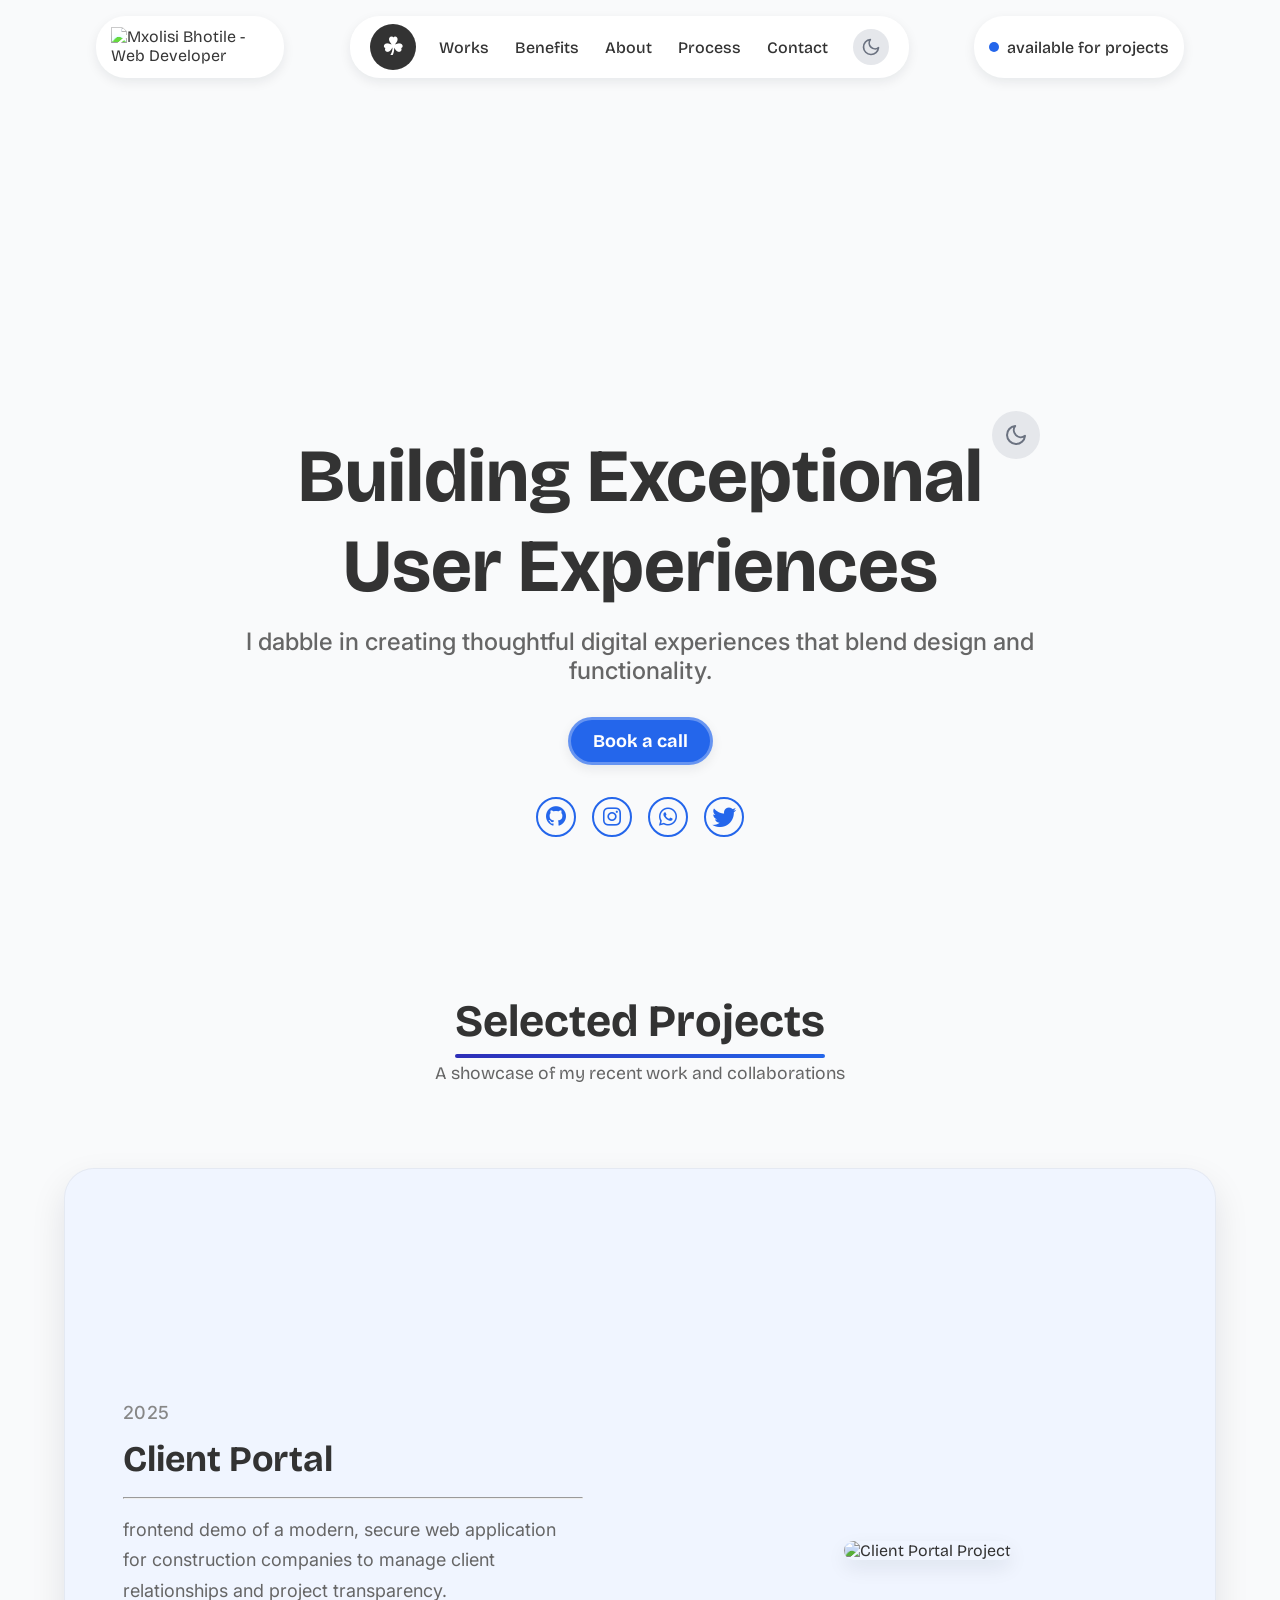
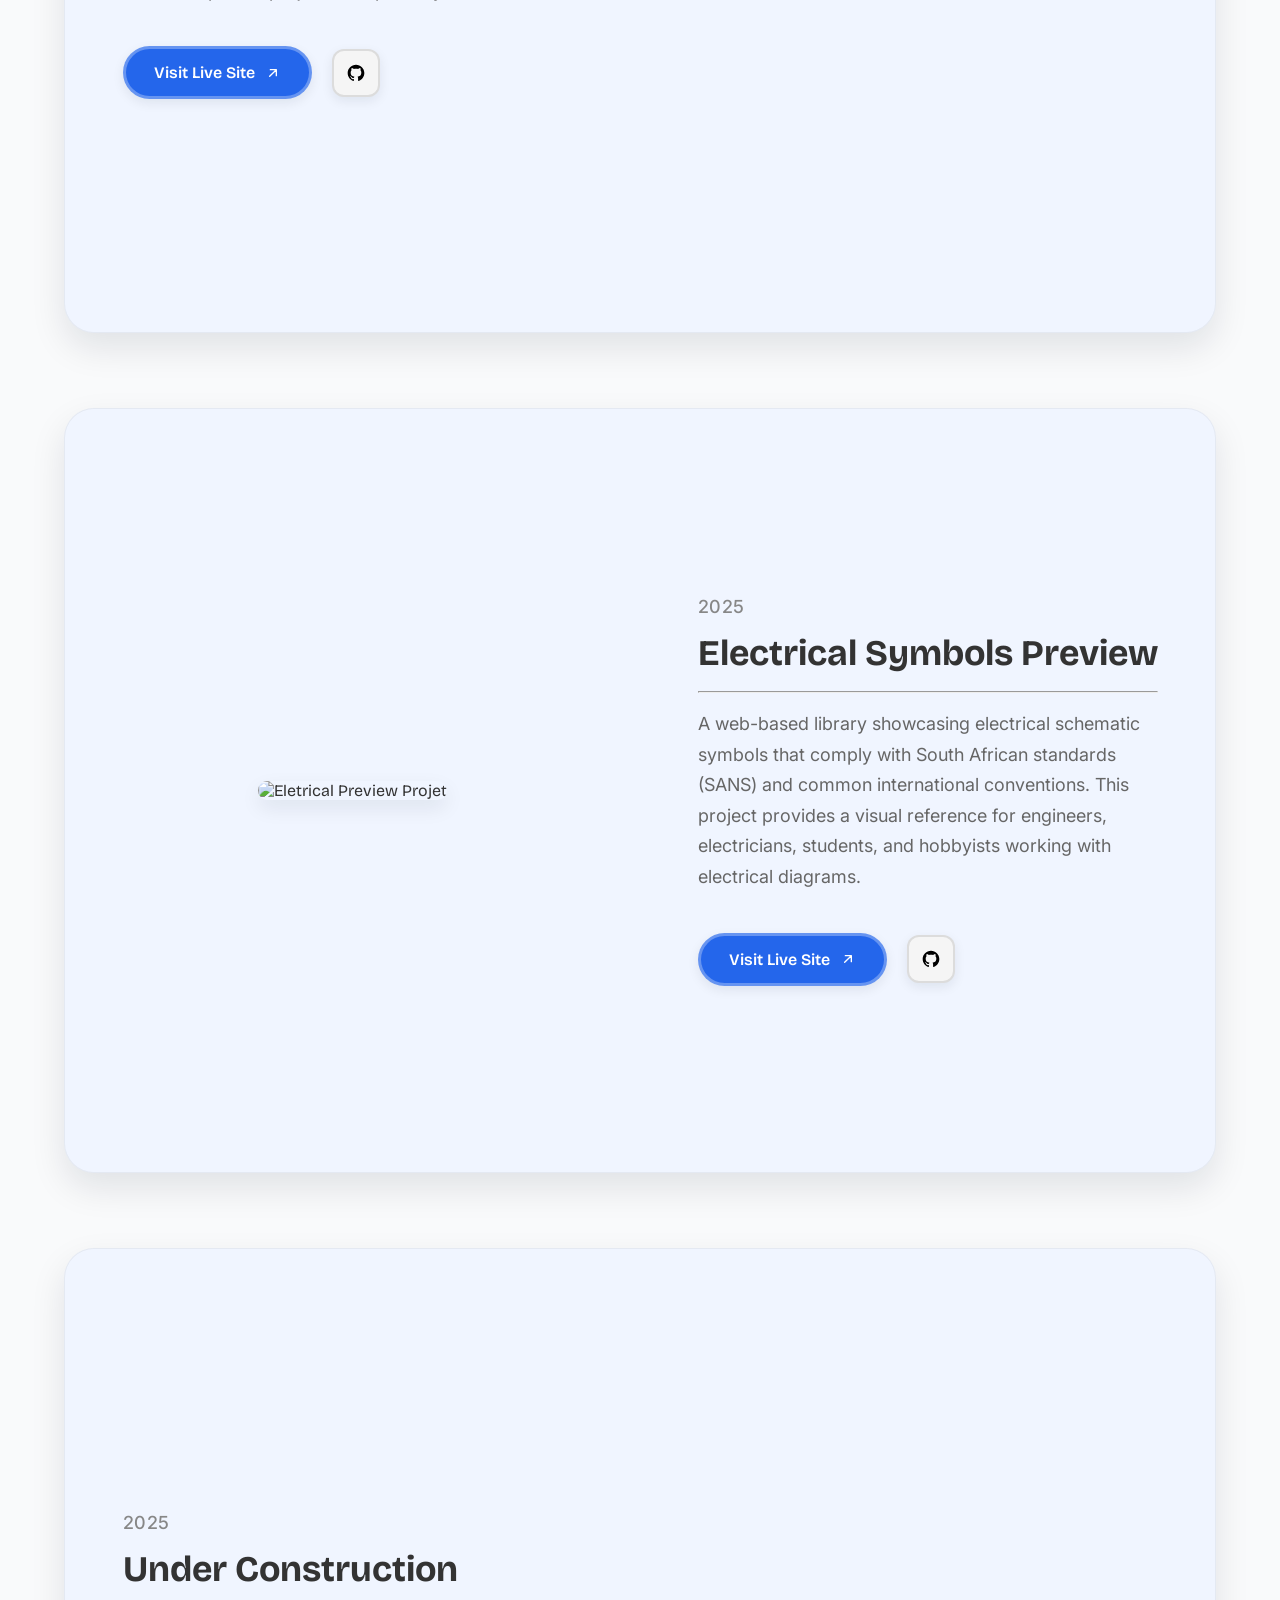
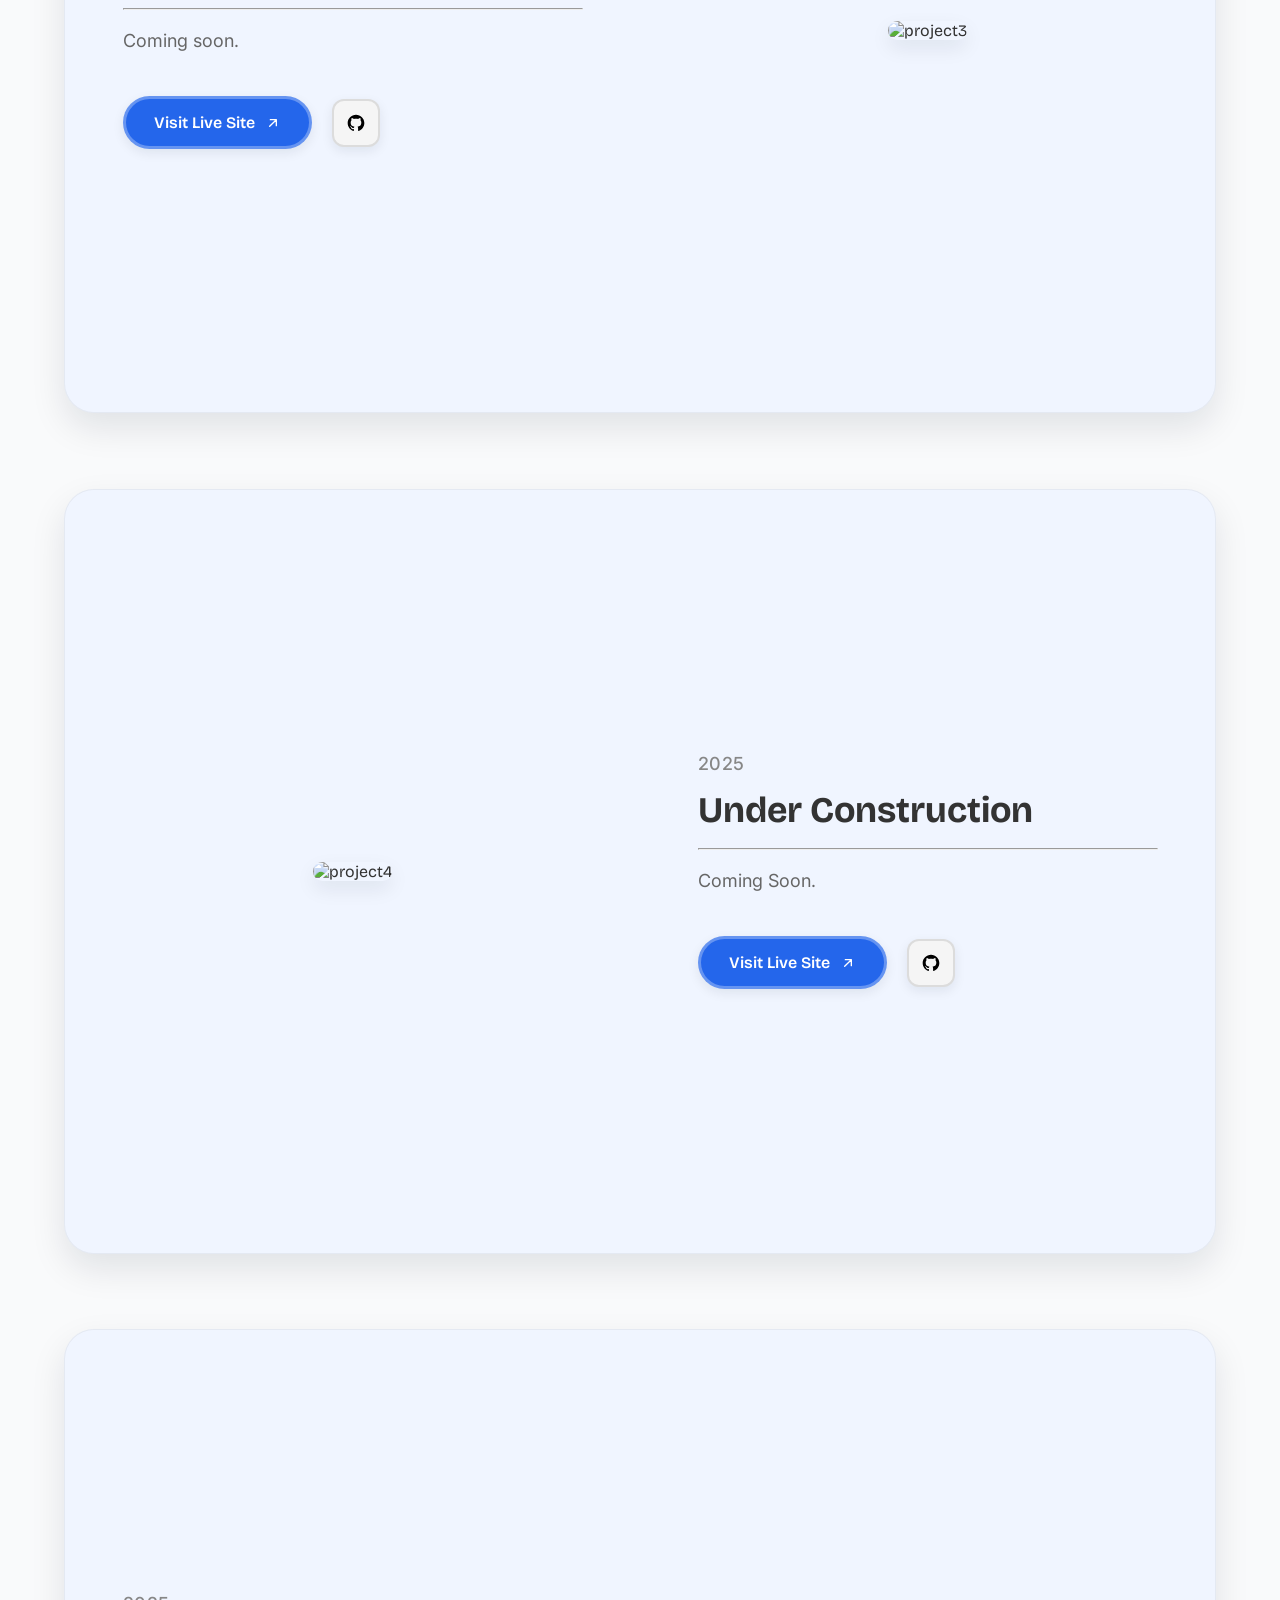
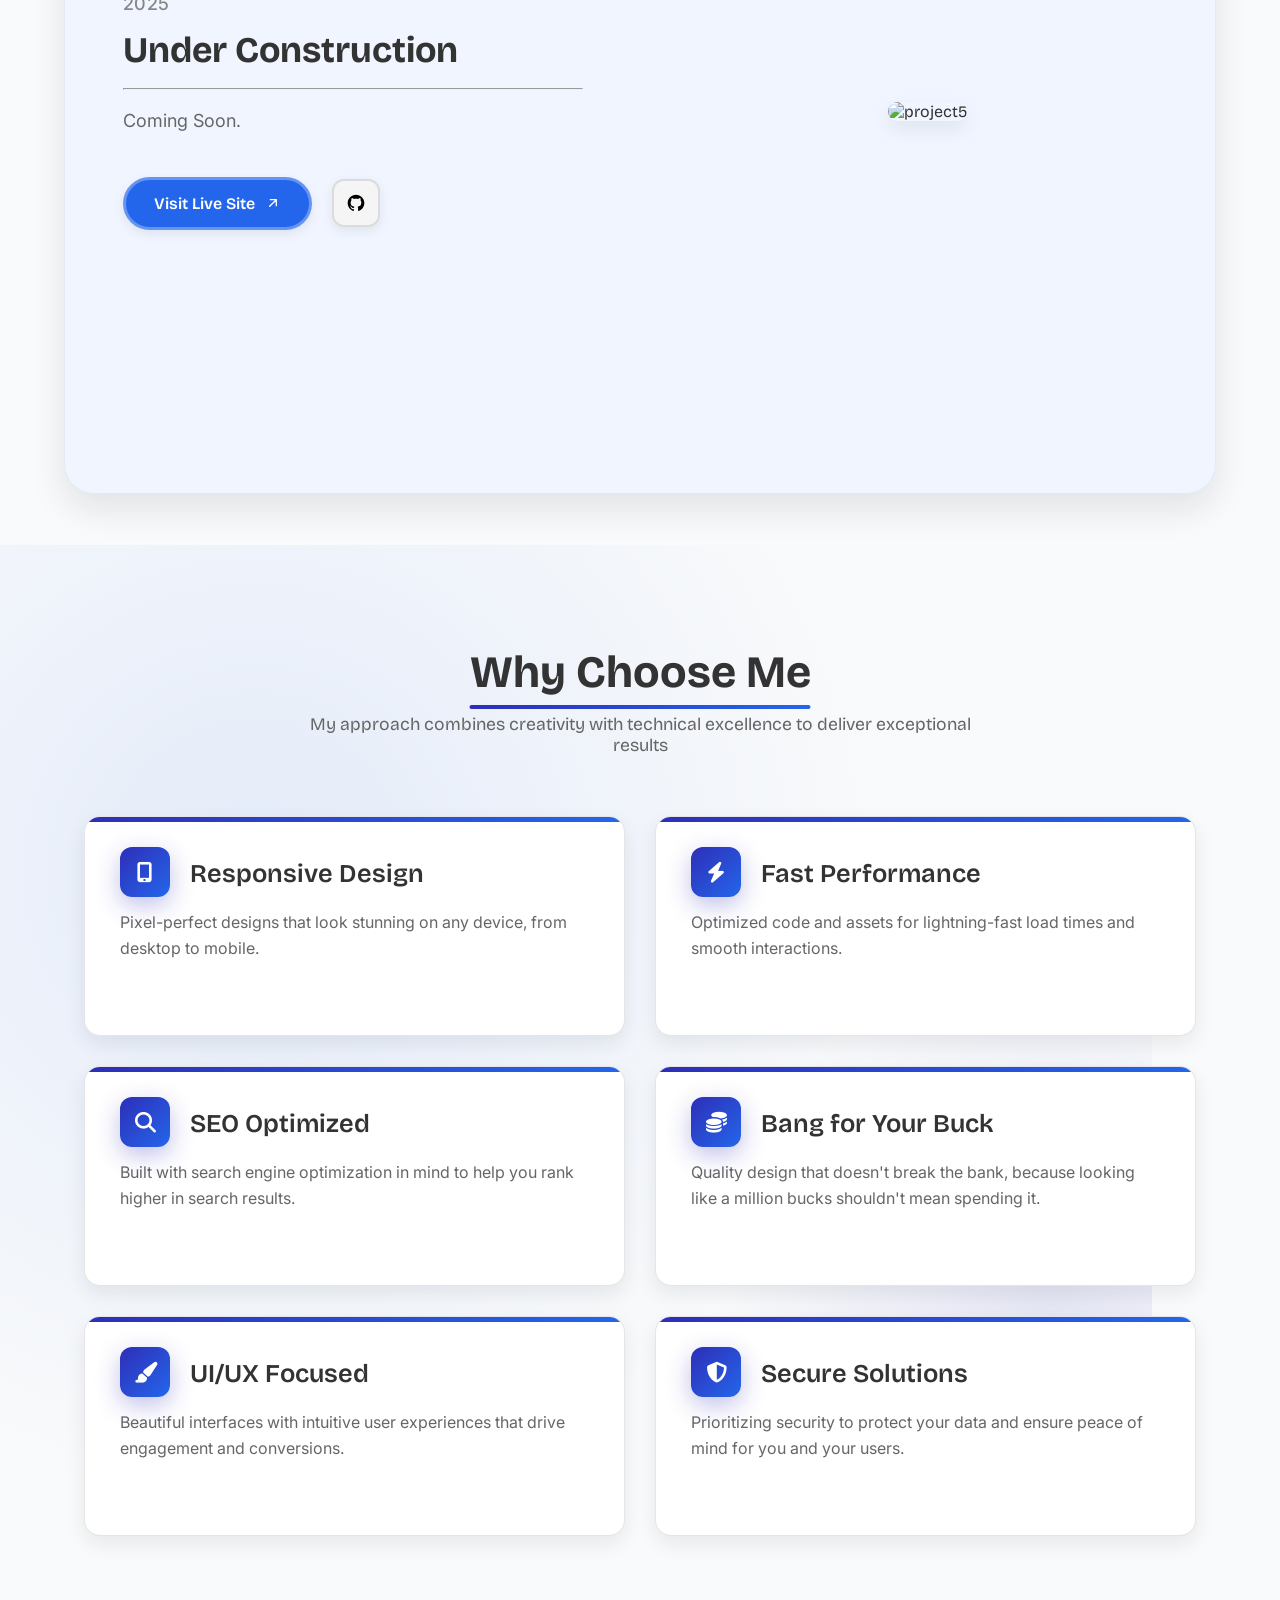
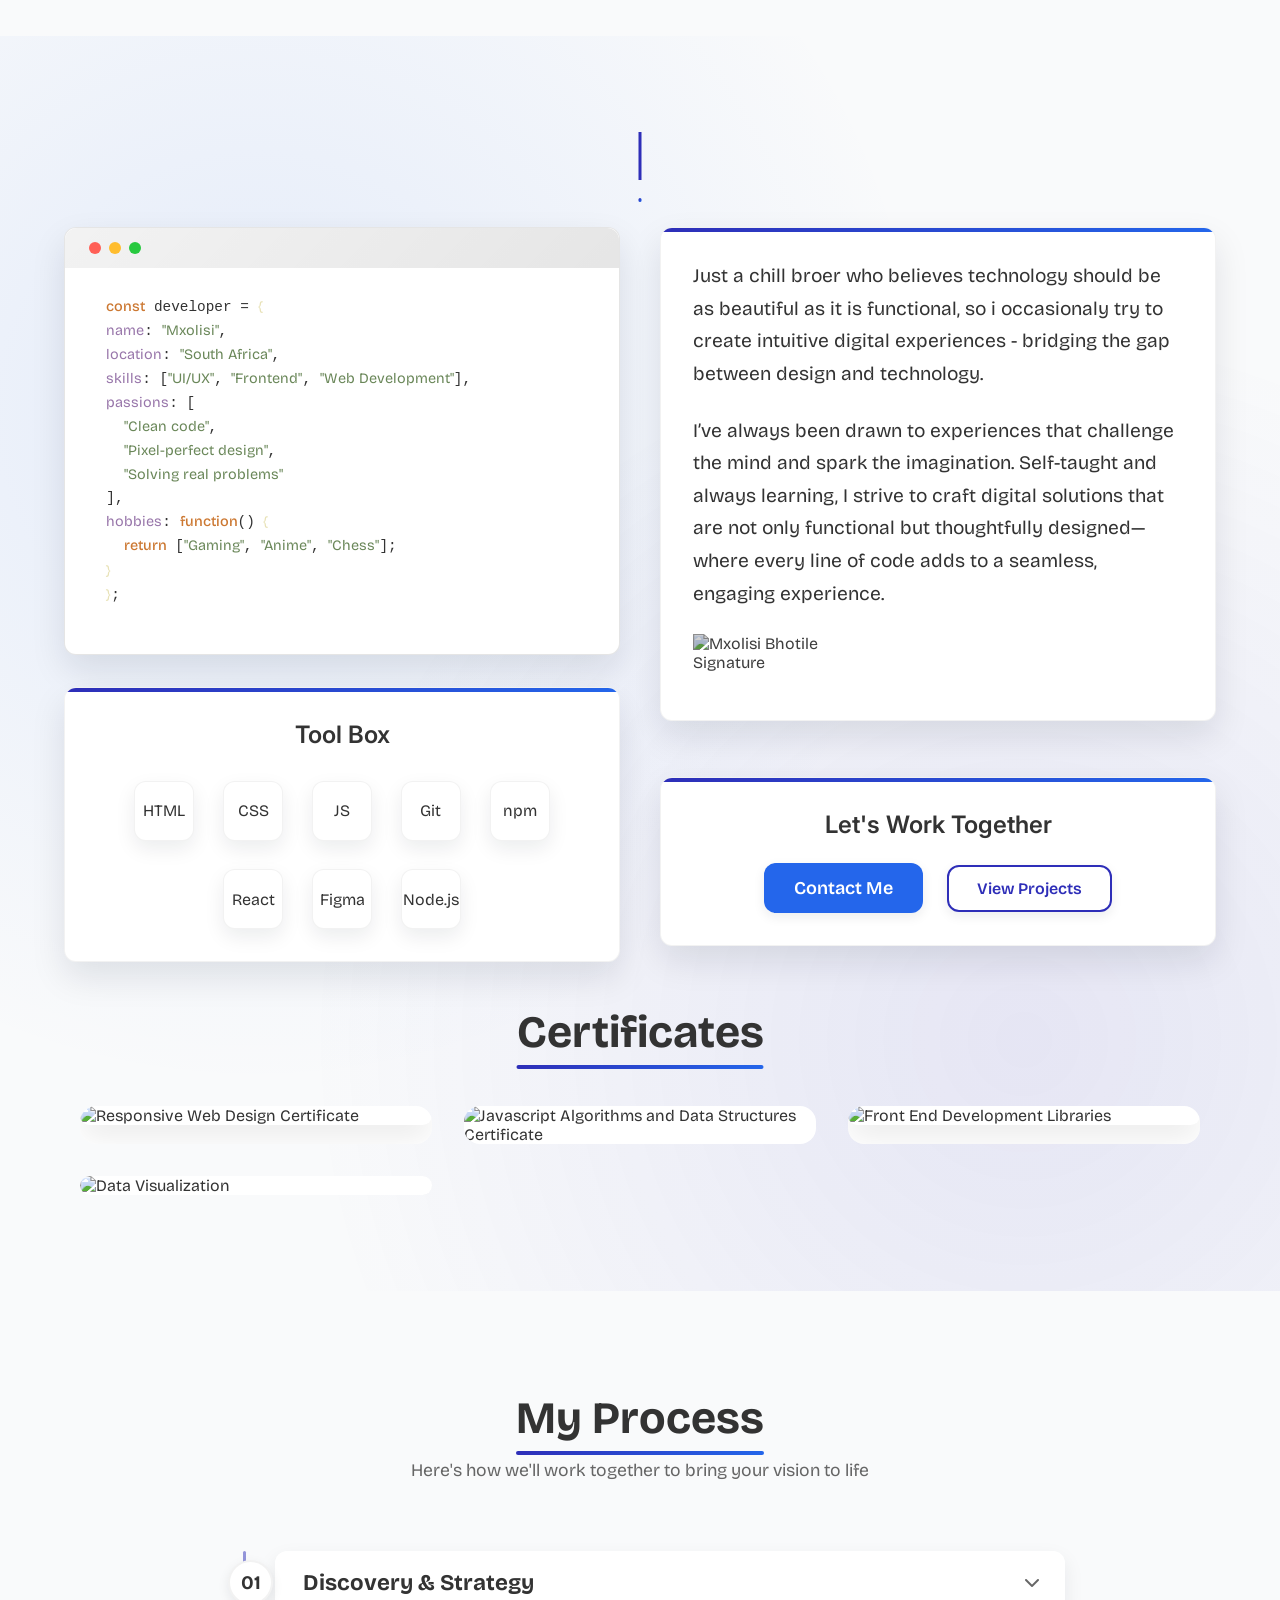
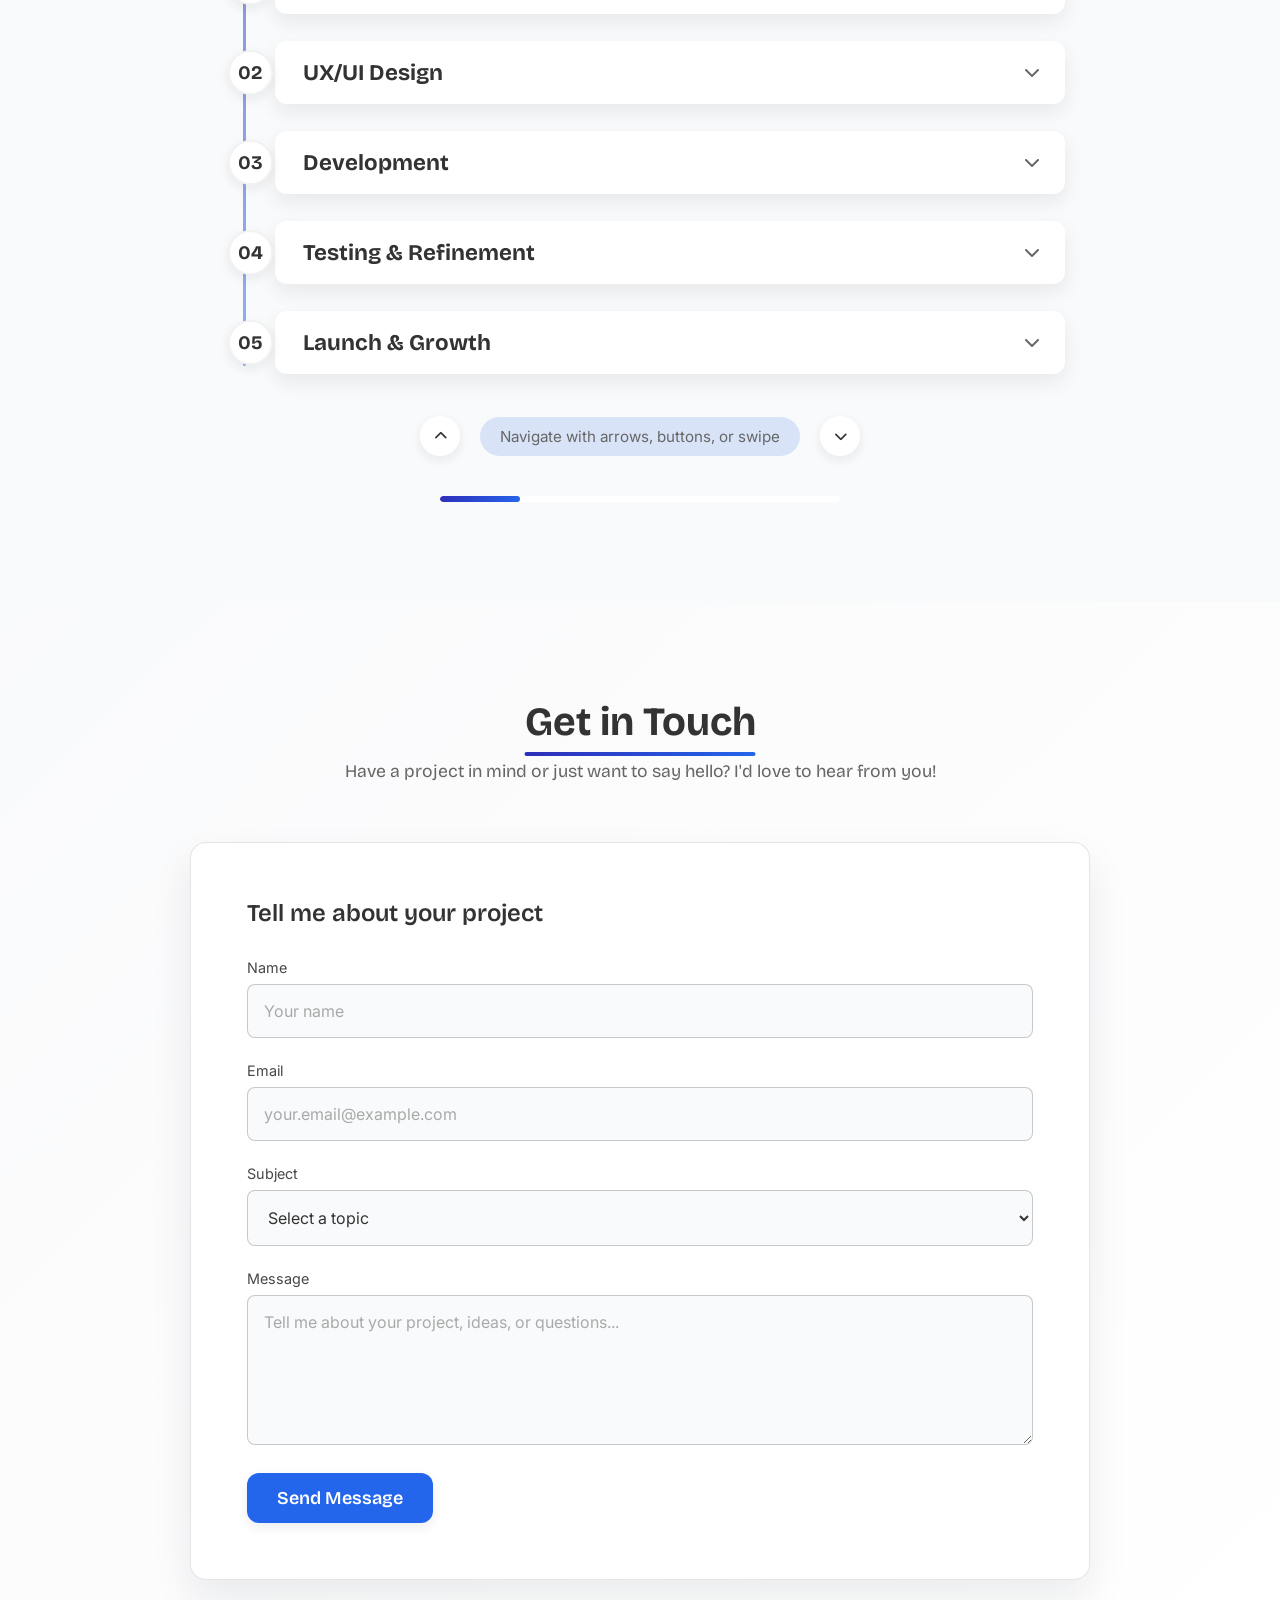
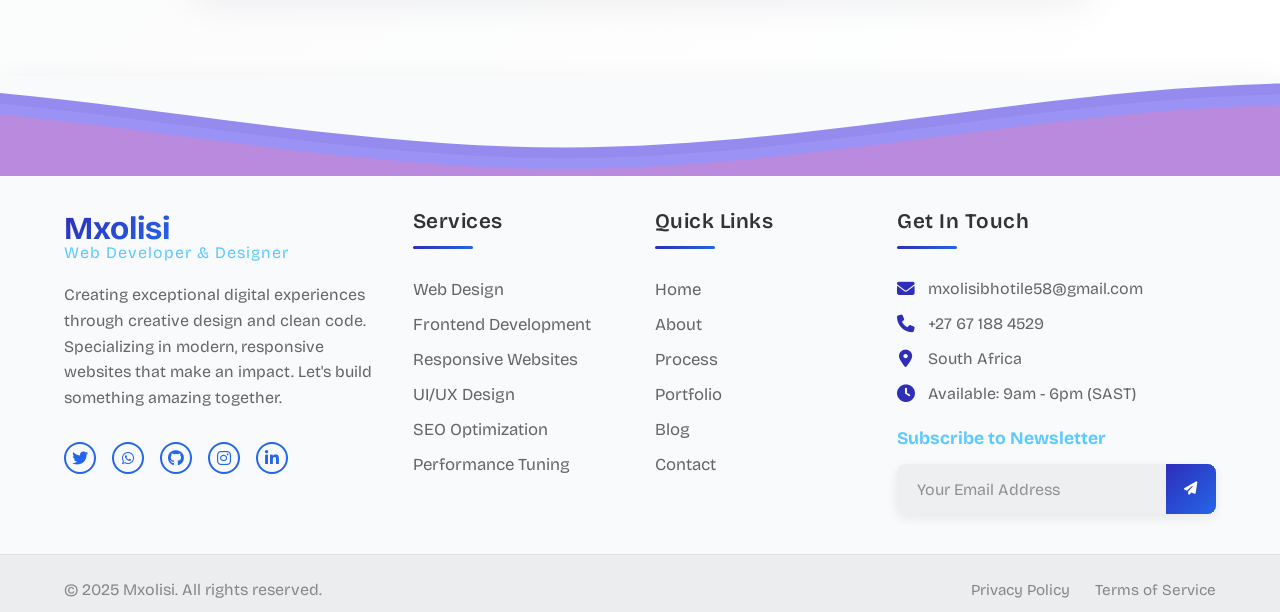
==== commit 17c4e019: "added 2 projects" ====
--- a/mxolisibhotile/index.html
+++ b/mxolisibhotile/index.html
@@ -241,10 +241,40 @@
             <div class="project-info">
               <div class="project-year">2025</div>
 
-              <h3 class="project-title">Under Construction</h3>
+              <h3 class="project-title">Client Portal</h3>
               <hr>
-              <p class="project-description">Coming Soon</p>
-
+              <p class="project-description">frontend demo of a modern, secure web application for construction companies to manage client relationships and project transparency.</p>
+
+              <div class="project-links">
+                <a href="https://levii17.github.io/constructionClientPortal/" class="project-link">
+                  Visit Live Site
+                  <svg width="16" height="16" viewBox="0 0 24 24" fill="none" xmlns="http://www.w3.org/2000/svg">
+                    <path d="M7 17L17 7M17 7H8M17 7V16" stroke="white" stroke-width="2" stroke-linecap="round" stroke-linejoin="round"/>
+                  </svg>
+                </a>
+                <a href="https://github.com/Levii17/constructionClientPortal" class="project-link github-link">
+                  <svg width="32" height="32" viewBox="0 0 24 24" fill="black" xmlns="http://www.w3.org/2000/svg">
+                    <path d="M12 2C6.477 2 2 6.477 2 12C2 16.42 4.87 20.17 8.84 21.5C9.34 21.58 9.5 21.27 9.5 21C9.5 20.77 9.5 20.14 9.5 19.31C6.73 19.91 6.14 17.97 6.14 17.97C5.68 16.81 5.03 16.5 5.03 16.5C4.12 15.88 5.1 15.9 5.1 15.9C6.1 15.97 6.63 16.93 6.63 16.93C7.5 18.45 8.97 18 9.54 17.76C9.63 17.11 9.89 16.67 10.17 16.42C7.95 16.17 5.62 15.31 5.62 11.5C5.62 10.39 6 9.5 6.65 8.79C6.55 8.54 6.2 7.5 6.75 6.15C6.75 6.15 7.59 5.88 9.5 7.17C10.29 6.95 11.15 6.84 12 6.84C12.85 6.84 13.71 6.95 14.5 7.17C16.41 5.88 17.25 6.15 17.25 6.15C17.8 7.5 17.45 8.54 17.35 8.79C18 9.5 18.38 10.39 18.38 11.5C18.38 15.32 16.04 16.16 13.81 16.41C14.17 16.72 14.5 17.33 14.5 18.26C14.5 19.6 14.5 20.68 14.5 21C14.5 21.27 14.66 21.59 15.17 21.5C19.14 20.16 22 16.42 22 12C22 6.477 17.523 2 12 2Z" fill="black"/>
+                  </svg>
+                </a>
+              </div>
+
+            </div>
+            <div class="project-image">
+              <img src="/images/projects/constructionClientPortal.png" alt="Client Portal Project">          
+            </div>
+          </div>
+        </li>
+        
+        <!-- Project Card 2 -->
+        <li class="project-card-wrapper" id="project2">
+          <div class="project-card">
+            <div class="project-info">
+              <div class="project-year">2025</div>
+              <h3 class="project-title">Electrical Symbols Preview</h3>
+              <hr>
+              <p class="project-description">A web-based library showcasing electrical schematic symbols that comply with South African standards (SANS) and common international conventions.  
+This project provides a visual reference for engineers, electricians, students, and hobbyists working with electrical diagrams.</p>
               <div class="project-links">
                 <a href="#" class="project-link">
                   Visit Live Site
@@ -252,44 +282,15 @@
                     <path d="M7 17L17 7M17 7H8M17 7V16" stroke="white" stroke-width="2" stroke-linecap="round" stroke-linejoin="round"/>
                   </svg>
                 </a>
-                <a href="#" class="project-link github-link">
+                <a href="https://github.com/Levii17/electricalSymbolPreview" class="project-link github-link">
                   <svg width="32" height="32" viewBox="0 0 24 24" fill="black" xmlns="http://www.w3.org/2000/svg">
                     <path d="M12 2C6.477 2 2 6.477 2 12C2 16.42 4.87 20.17 8.84 21.5C9.34 21.58 9.5 21.27 9.5 21C9.5 20.77 9.5 20.14 9.5 19.31C6.73 19.91 6.14 17.97 6.14 17.97C5.68 16.81 5.03 16.5 5.03 16.5C4.12 15.88 5.1 15.9 5.1 15.9C6.1 15.97 6.63 16.93 6.63 16.93C7.5 18.45 8.97 18 9.54 17.76C9.63 17.11 9.89 16.67 10.17 16.42C7.95 16.17 5.62 15.31 5.62 11.5C5.62 10.39 6 9.5 6.65 8.79C6.55 8.54 6.2 7.5 6.75 6.15C6.75 6.15 7.59 5.88 9.5 7.17C10.29 6.95 11.15 6.84 12 6.84C12.85 6.84 13.71 6.95 14.5 7.17C16.41 5.88 17.25 6.15 17.25 6.15C17.8 7.5 17.45 8.54 17.35 8.79C18 9.5 18.38 10.39 18.38 11.5C18.38 15.32 16.04 16.16 13.81 16.41C14.17 16.72 14.5 17.33 14.5 18.26C14.5 19.6 14.5 20.68 14.5 21C14.5 21.27 14.66 21.59 15.17 21.5C19.14 20.16 22 16.42 22 12C22 6.477 17.523 2 12 2Z" fill="black"/>
                   </svg>
                 </a>
               </div>
-
             </div>
             <div class="project-image">
-              <img src="https://img.freepik.com/free-vector/flat-construction-template_23-2147736344.jpg?t=st=1745046483~exp=1745050083~hmac=375df49f22d66277d83f68919b02a8a87cba9c4b4862ab8c0eeb8b1e85411d42&w=826" alt="project1">
-            </div>
-          </div>
-        </li>
-        
-        <!-- Project Card 2 -->
-        <li class="project-card-wrapper" id="project2">
-          <div class="project-card">
-            <div class="project-info">
-              <div class="project-year">2025</div>
-              <h3 class="project-title">Under Construction</h3>
-              <hr>
-              <p class="project-description">Coming Soon.</p>
-              <div class="project-links">
-                <a href="#" class="project-link">
-                  Visit Live Site
-                  <svg width="16" height="16" viewBox="0 0 24 24" fill="none" xmlns="http://www.w3.org/2000/svg">
-                    <path d="M7 17L17 7M17 7H8M17 7V16" stroke="white" stroke-width="2" stroke-linecap="round" stroke-linejoin="round"/>
-                  </svg>
-                </a>
-                <a href="#" class="project-link github-link">
-                  <svg width="32" height="32" viewBox="0 0 24 24" fill="black" xmlns="http://www.w3.org/2000/svg">
-                    <path d="M12 2C6.477 2 2 6.477 2 12C2 16.42 4.87 20.17 8.84 21.5C9.34 21.58 9.5 21.27 9.5 21C9.5 20.77 9.5 20.14 9.5 19.31C6.73 19.91 6.14 17.97 6.14 17.97C5.68 16.81 5.03 16.5 5.03 16.5C4.12 15.88 5.1 15.9 5.1 15.9C6.1 15.97 6.63 16.93 6.63 16.93C7.5 18.45 8.97 18 9.54 17.76C9.63 17.11 9.89 16.67 10.17 16.42C7.95 16.17 5.62 15.31 5.62 11.5C5.62 10.39 6 9.5 6.65 8.79C6.55 8.54 6.2 7.5 6.75 6.15C6.75 6.15 7.59 5.88 9.5 7.17C10.29 6.95 11.15 6.84 12 6.84C12.85 6.84 13.71 6.95 14.5 7.17C16.41 5.88 17.25 6.15 17.25 6.15C17.8 7.5 17.45 8.54 17.35 8.79C18 9.5 18.38 10.39 18.38 11.5C18.38 15.32 16.04 16.16 13.81 16.41C14.17 16.72 14.5 17.33 14.5 18.26C14.5 19.6 14.5 20.68 14.5 21C14.5 21.27 14.66 21.59 15.17 21.5C19.14 20.16 22 16.42 22 12C22 6.477 17.523 2 12 2Z" fill="black"/>
-                  </svg>
-                </a>
-              </div>
-            </div>
-            <div class="project-image">
-              <img src="https://img.freepik.com/free-vector/flat-construction-template_23-2147735660.jpg?uid=R186486732&ga=GA1.1.2054178271.1743776965&semt=ais_hybrid&w=740" alt="project2">
+              <img src="/images/projects/electricalPreview.png" alt="Eletrical Preview Projet">
             </div>
           </div>
         </li>
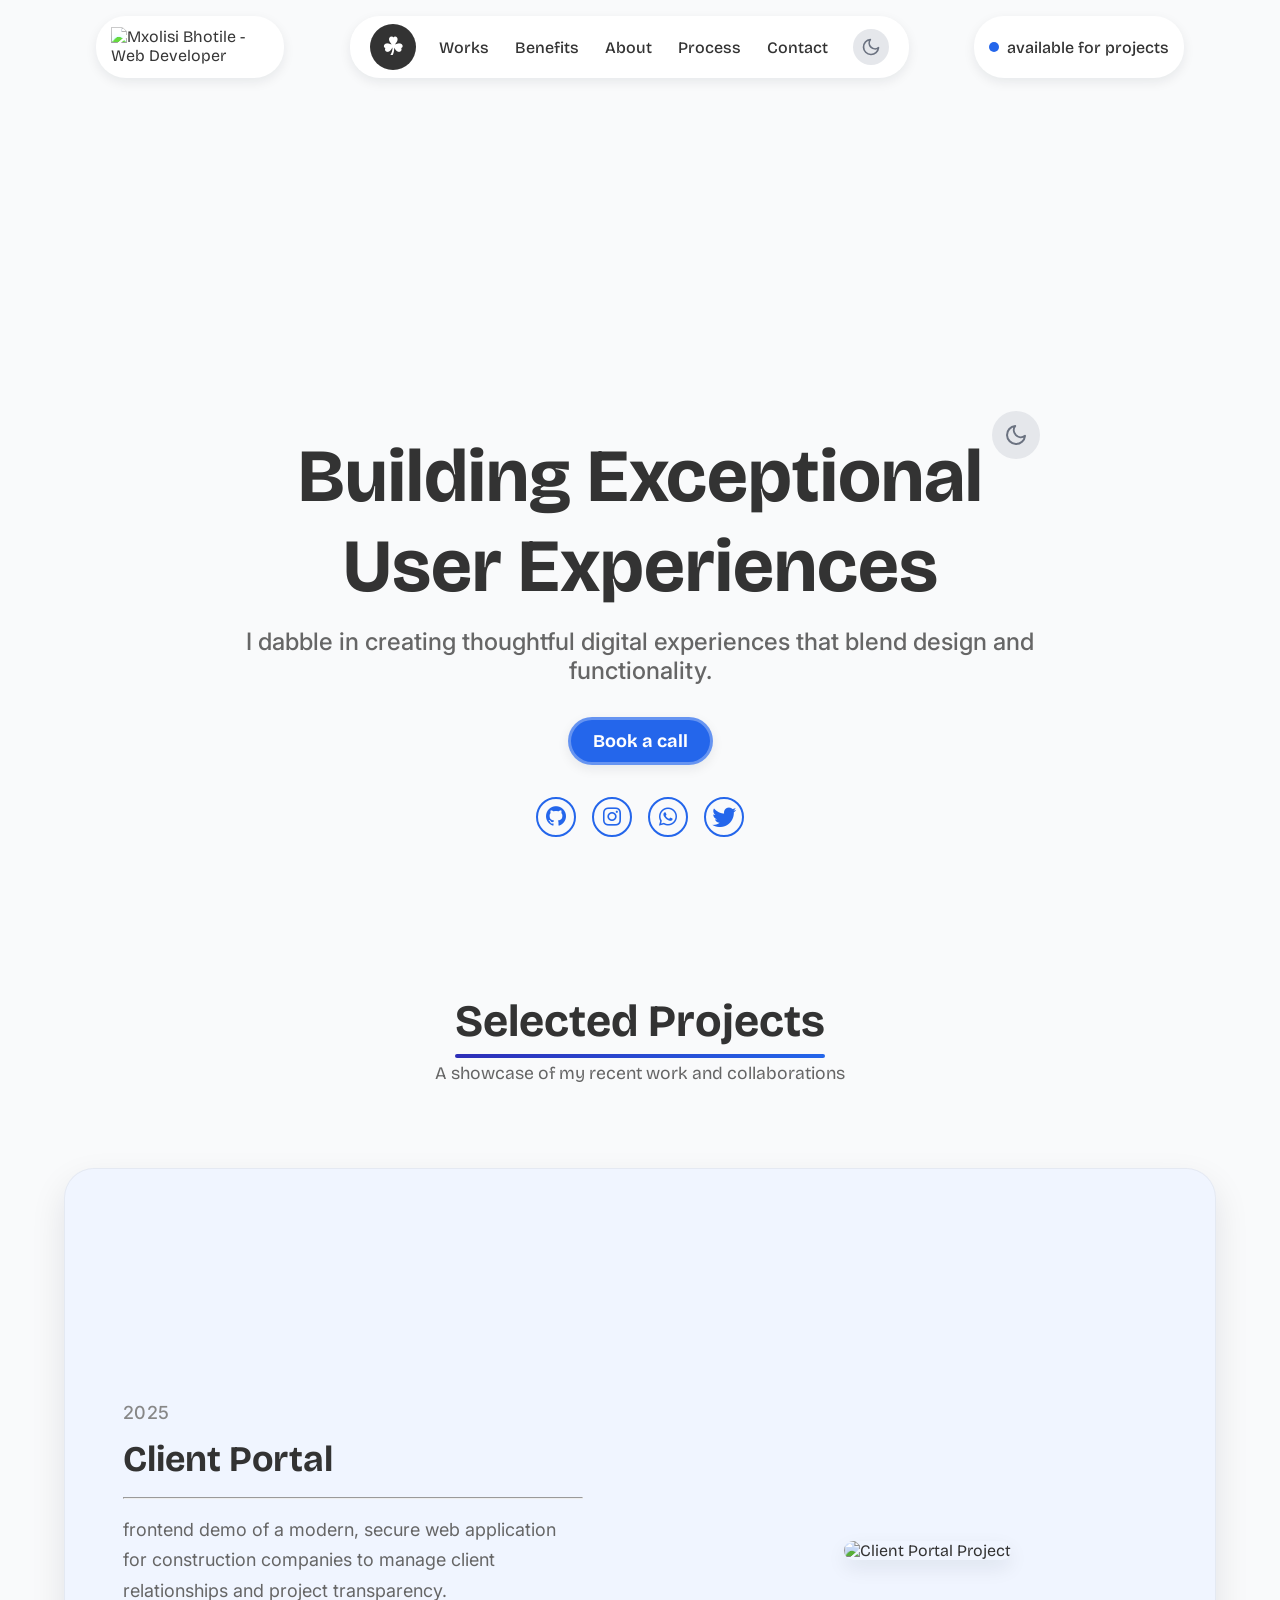
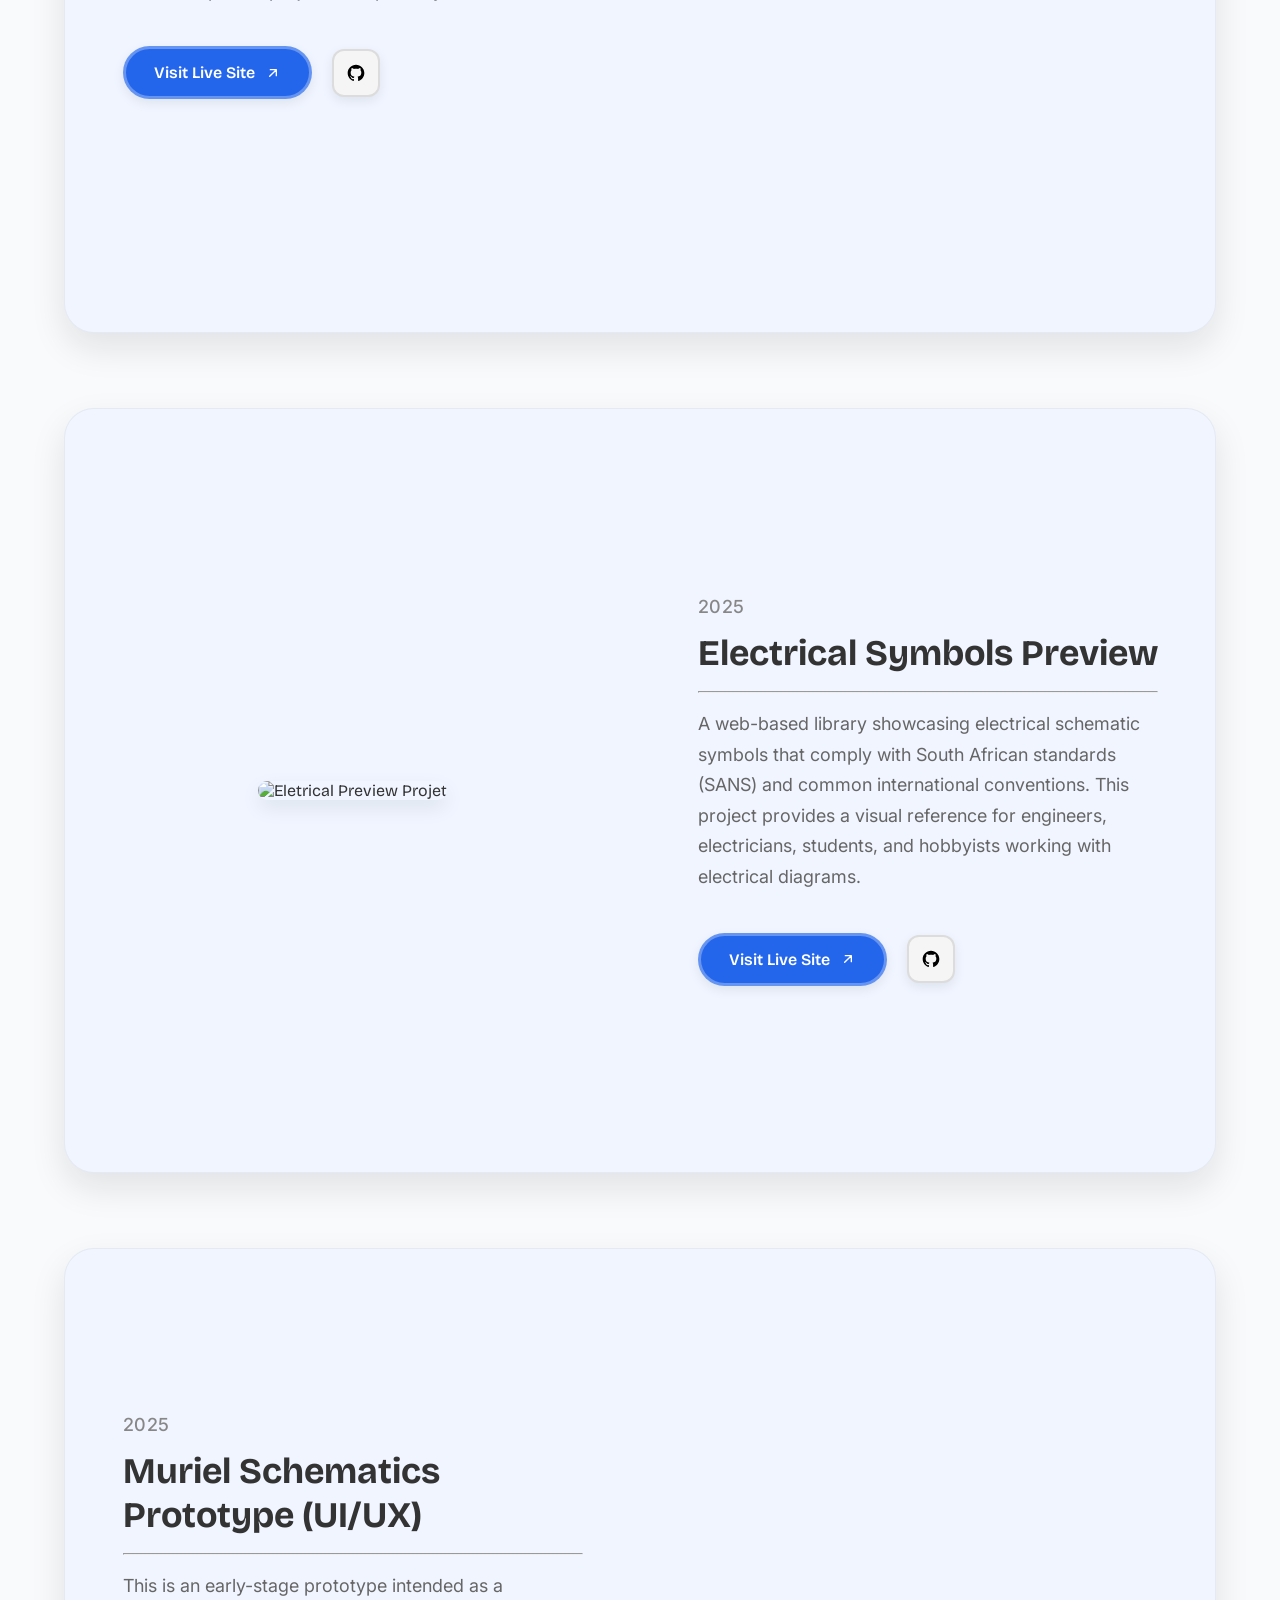
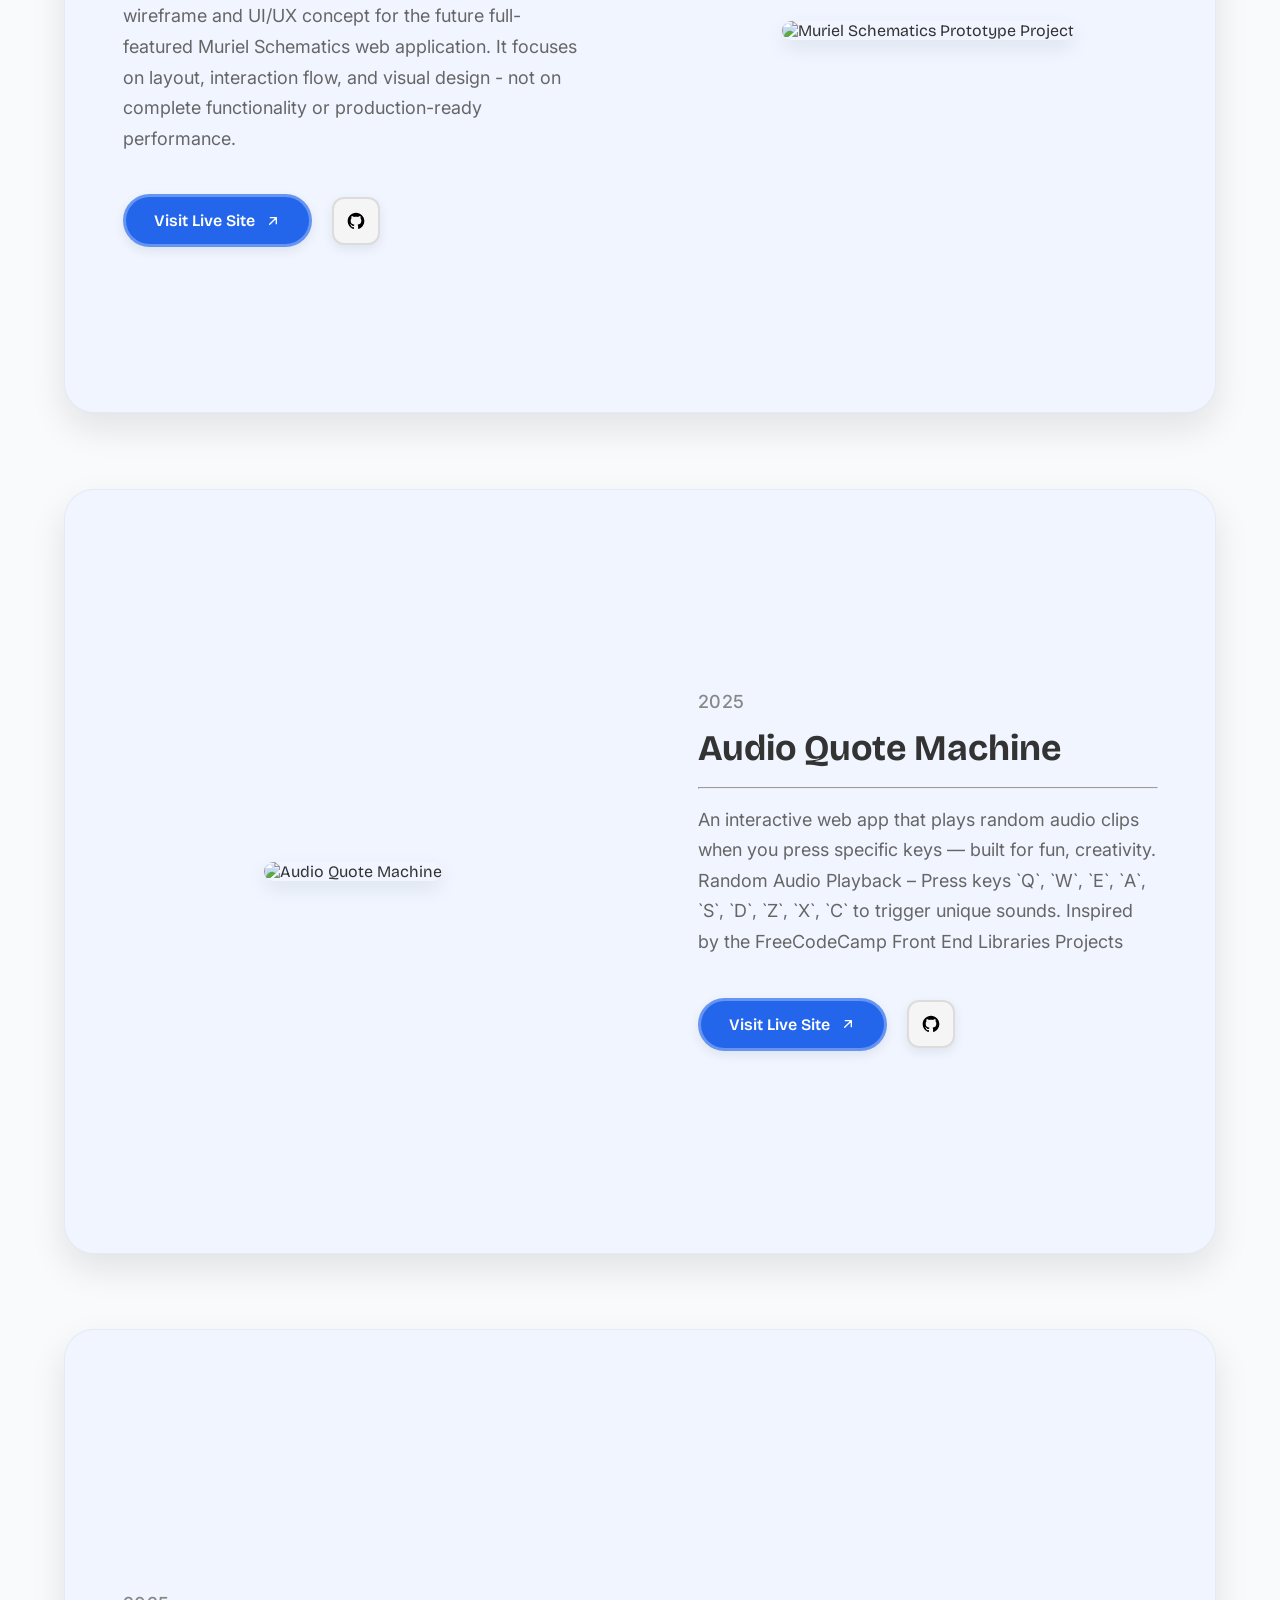
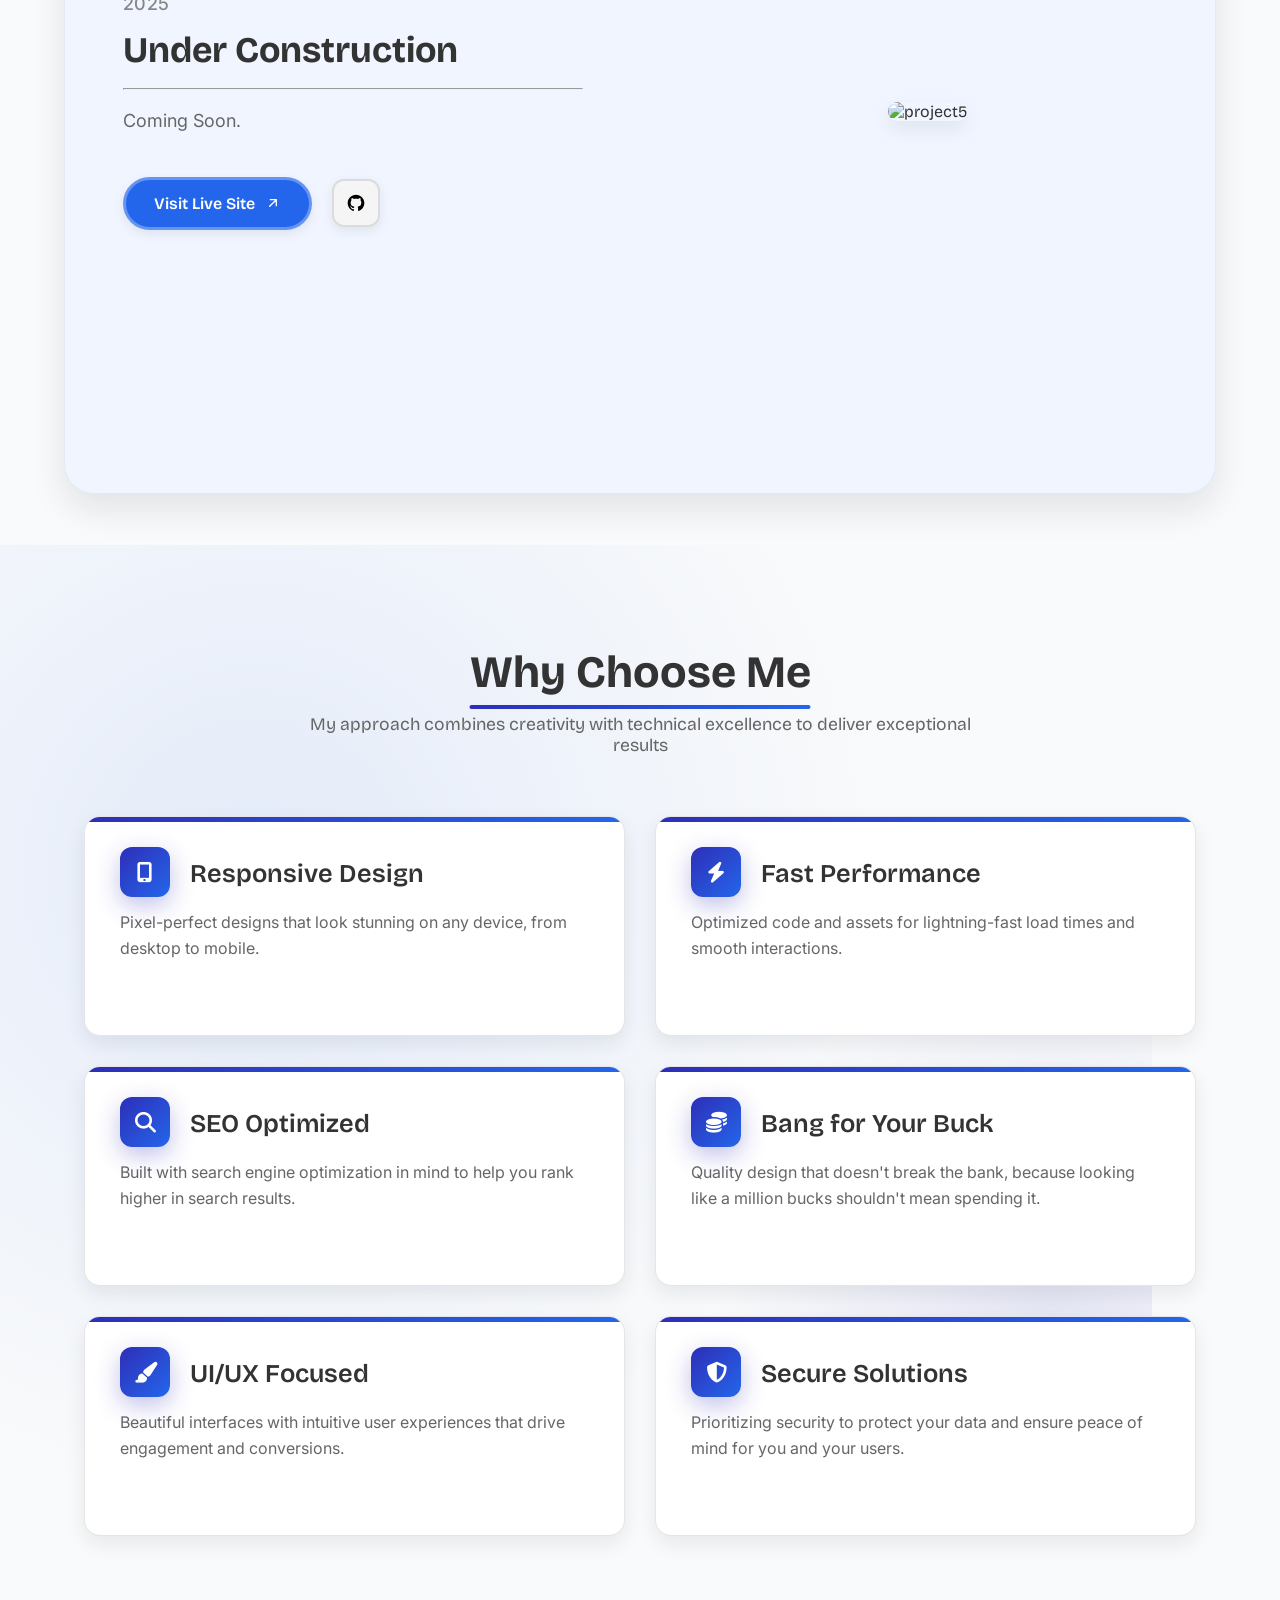
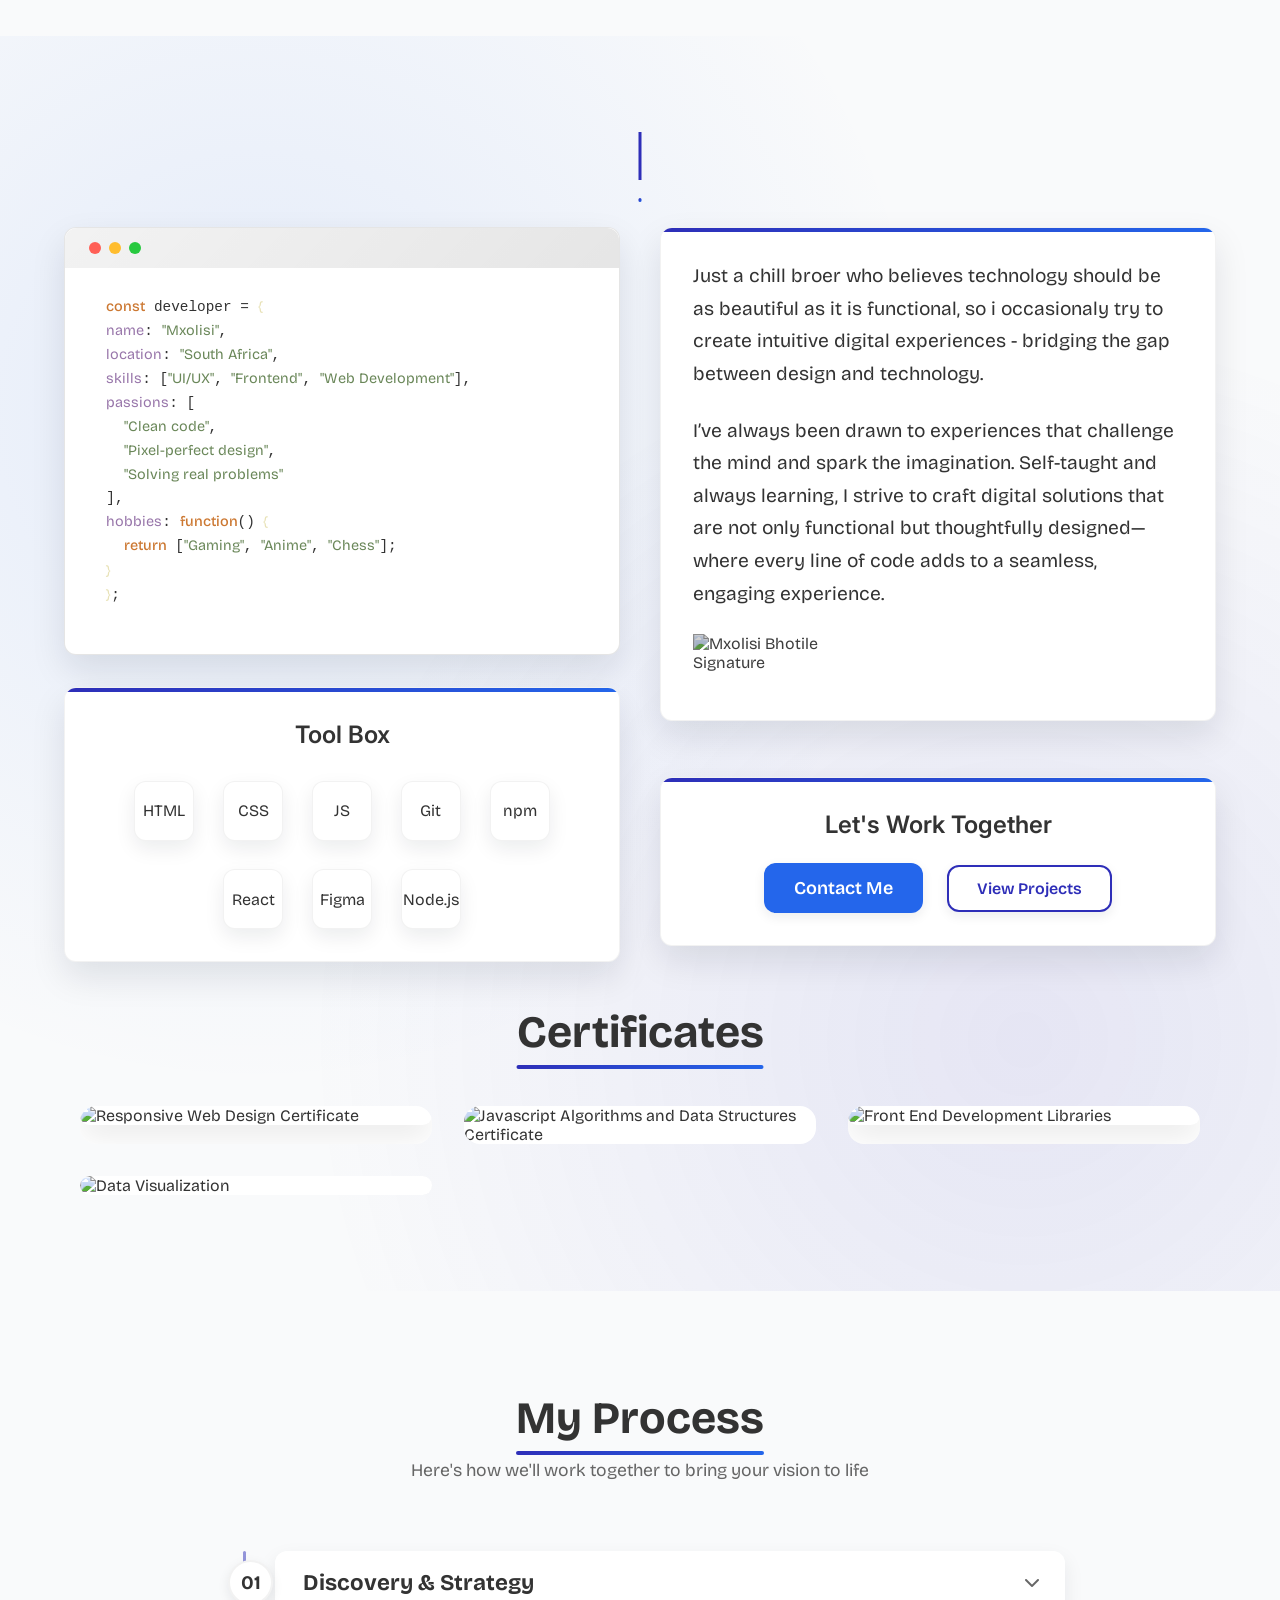
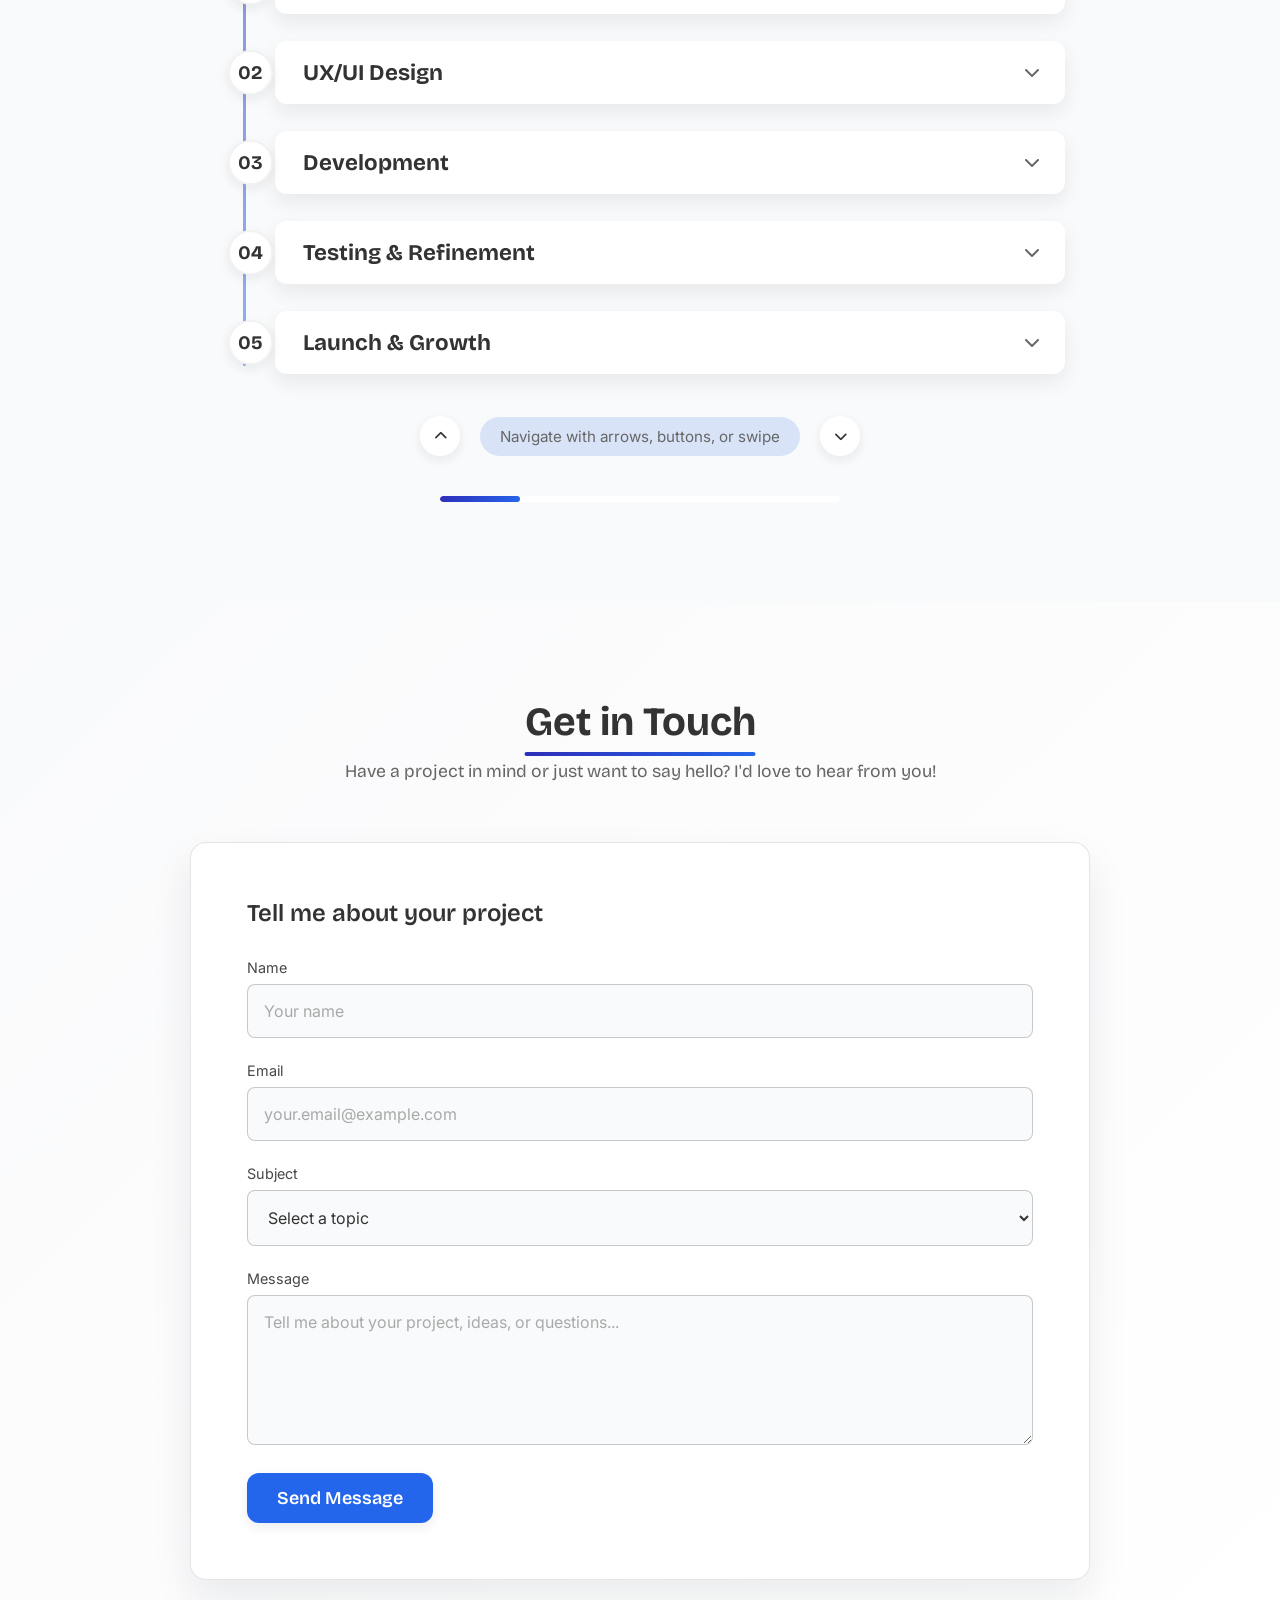
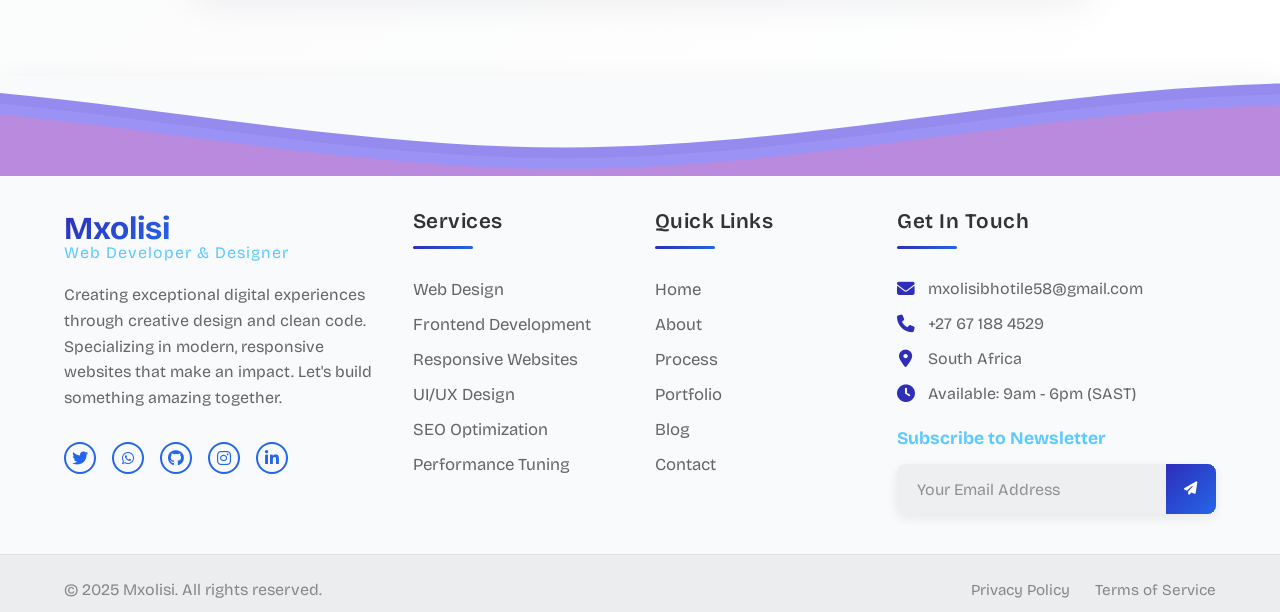
==== commit 0c86588e: "fixed hero particles & finally added some projects" ====
--- a/mxolisibhotile/index.html
+++ b/mxolisibhotile/index.html
@@ -276,7 +276,7 @@
               <p class="project-description">A web-based library showcasing electrical schematic symbols that comply with South African standards (SANS) and common international conventions.  
 This project provides a visual reference for engineers, electricians, students, and hobbyists working with electrical diagrams.</p>
               <div class="project-links">
-                <a href="#" class="project-link">
+                <a href="https://levii17.github.io/electricalSymbolPreview" class="project-link">
                   Visit Live Site
                   <svg width="16" height="16" viewBox="0 0 24 24" fill="none" xmlns="http://www.w3.org/2000/svg">
                     <path d="M7 17L17 7M17 7H8M17 7V16" stroke="white" stroke-width="2" stroke-linecap="round" stroke-linejoin="round"/>
@@ -300,17 +300,17 @@
           <div class="project-card">
             <div class="project-info">
               <div class="project-year">2025</div>
-              <h3 class="project-title">Under Construction</h3>
+              <h3 class="project-title">Muriel Schematics Prototype (UI/UX)</h3>
               <hr>
-              <p class="project-description">Coming soon.</p>
+              <p class="project-description">This is an early-stage prototype intended as a wireframe and UI/UX concept for the future full-featured Muriel Schematics web application. It focuses on layout, interaction flow, and visual design - not on complete functionality or production-ready performance.</p>
               <div class="project-links">
-                <a href="#" class="project-link">
+                <a href="https://muriel-prototype-v2.vercel.app" class="project-link">
                   Visit Live Site
                   <svg width="16" height="16" viewBox="0 0 24 24" fill="none" xmlns="http://www.w3.org/2000/svg">
                     <path d="M7 17L17 7M17 7H8M17 7V16" stroke="white" stroke-width="2" stroke-linecap="round" stroke-linejoin="round"/>
                   </svg>
                 </a>
-                <a href="#" class="project-link github-link">
+                <a href="https://github.com/Levii17/murielPrototype-V2" class="project-link github-link">
                   <svg width="32" height="32" viewBox="0 0 24 24" fill="black" xmlns="http://www.w3.org/2000/svg">
                     <path d="M12 2C6.477 2 2 6.477 2 12C2 16.42 4.87 20.17 8.84 21.5C9.34 21.58 9.5 21.27 9.5 21C9.5 20.77 9.5 20.14 9.5 19.31C6.73 19.91 6.14 17.97 6.14 17.97C5.68 16.81 5.03 16.5 5.03 16.5C4.12 15.88 5.1 15.9 5.1 15.9C6.1 15.97 6.63 16.93 6.63 16.93C7.5 18.45 8.97 18 9.54 17.76C9.63 17.11 9.89 16.67 10.17 16.42C7.95 16.17 5.62 15.31 5.62 11.5C5.62 10.39 6 9.5 6.65 8.79C6.55 8.54 6.2 7.5 6.75 6.15C6.75 6.15 7.59 5.88 9.5 7.17C10.29 6.95 11.15 6.84 12 6.84C12.85 6.84 13.71 6.95 14.5 7.17C16.41 5.88 17.25 6.15 17.25 6.15C17.8 7.5 17.45 8.54 17.35 8.79C18 9.5 18.38 10.39 18.38 11.5C18.38 15.32 16.04 16.16 13.81 16.41C14.17 16.72 14.5 17.33 14.5 18.26C14.5 19.6 14.5 20.68 14.5 21C14.5 21.27 14.66 21.59 15.17 21.5C19.14 20.16 22 16.42 22 12C22 6.477 17.523 2 12 2Z" fill="black"/>
                   </svg>
@@ -318,7 +318,7 @@
               </div>
             </div>
             <div class="project-image">
-              <img src="https://img.freepik.com/free-vector/flat-construction-template_23-2147736344.jpg?t=st=1745046483~exp=1745050083~hmac=375df49f22d66277d83f68919b02a8a87cba9c4b4862ab8c0eeb8b1e85411d42&w=826" alt="project3">
+              <img src="/images/projects/murielPrototype.png" alt="Muriel Schematics Prototype Project">
             </div>
           </div>
         </li>
@@ -328,17 +328,17 @@
           <div class="project-card">
             <div class="project-info">
               <div class="project-year">2025</div>
-              <h3 class="project-title">Under Construction</h3>
+              <h3 class="project-title">Audio Quote Machine</h3>
               <hr>
-              <p class="project-description">Coming Soon.</p>
+              <p class="project-description">An interactive web app that plays random audio clips when you press specific keys — built for fun, creativity. Random Audio Playback – Press keys `Q`, `W`, `E`, `A`, `S`, `D`, `Z`, `X`, `C` to trigger unique sounds. Inspired by the FreeCodeCamp Front End Libraries Projects</p>
               <div class="project-links">
-                <a href="#" class="project-link">
+                <a href="https://drum-machine-ruby-one.vercel.app" class="project-link">
                   Visit Live Site
                   <svg width="16" height="16" viewBox="0 0 24 24" fill="none" xmlns="http://www.w3.org/2000/svg">
                     <path d="M7 17L17 7M17 7H8M17 7V16" stroke="white" stroke-width="2" stroke-linecap="round" stroke-linejoin="round"/>
                   </svg>
                 </a>
-                <a href="#" class="project-link github-link">
+                <a href="https://github.com/Levii17/drumMachine" class="project-link github-link">
                   <svg width="32" height="32" viewBox="0 0 24 24" fill="black" xmlns="http://www.w3.org/2000/svg">
                     <path d="M12 2C6.477 2 2 6.477 2 12C2 16.42 4.87 20.17 8.84 21.5C9.34 21.58 9.5 21.27 9.5 21C9.5 20.77 9.5 20.14 9.5 19.31C6.73 19.91 6.14 17.97 6.14 17.97C5.68 16.81 5.03 16.5 5.03 16.5C4.12 15.88 5.1 15.9 5.1 15.9C6.1 15.97 6.63 16.93 6.63 16.93C7.5 18.45 8.97 18 9.54 17.76C9.63 17.11 9.89 16.67 10.17 16.42C7.95 16.17 5.62 15.31 5.62 11.5C5.62 10.39 6 9.5 6.65 8.79C6.55 8.54 6.2 7.5 6.75 6.15C6.75 6.15 7.59 5.88 9.5 7.17C10.29 6.95 11.15 6.84 12 6.84C12.85 6.84 13.71 6.95 14.5 7.17C16.41 5.88 17.25 6.15 17.25 6.15C17.8 7.5 17.45 8.54 17.35 8.79C18 9.5 18.38 10.39 18.38 11.5C18.38 15.32 16.04 16.16 13.81 16.41C14.17 16.72 14.5 17.33 14.5 18.26C14.5 19.6 14.5 20.68 14.5 21C14.5 21.27 14.66 21.59 15.17 21.5C19.14 20.16 22 16.42 22 12C22 6.477 17.523 2 12 2Z" fill="black"/>
                   </svg>
@@ -346,7 +346,7 @@
               </div>
             </div>
             <div class="project-image">
-              <img src="https://img.freepik.com/free-vector/flat-construction-template_23-2147741156.jpg?t=st=1745046518~exp=1745050118~hmac=25c128f82cd41dfb7b736348977bb865c51aa936f4e3e38872fc215f35589084&w=826" alt="project4">
+              <img src="/images/projects/audioQuoteMachine.png" alt="Audio Quote Machine">
             </div>
           </div>
         </li>
--- a/mxolisibhotile/src/css/styles.css
+++ b/mxolisibhotile/src/css/styles.css
@@ -749,7 +749,9 @@
   position: absolute;
   width: 100%;
   height: 100%;
-  z-index: 1;
+  top: 0;
+  left: 0;
+  z-index: 0;
 }
 .hero #three-canvas {
   position: absolute;
@@ -1215,7 +1217,7 @@
     height: 14px;
   }
   .github-link {
-    background: var(--color-surface);
+    background: whitesmoke;
     border: 2px solid var(--color-border);
     margin-left: auto;
     padding: 10px;
